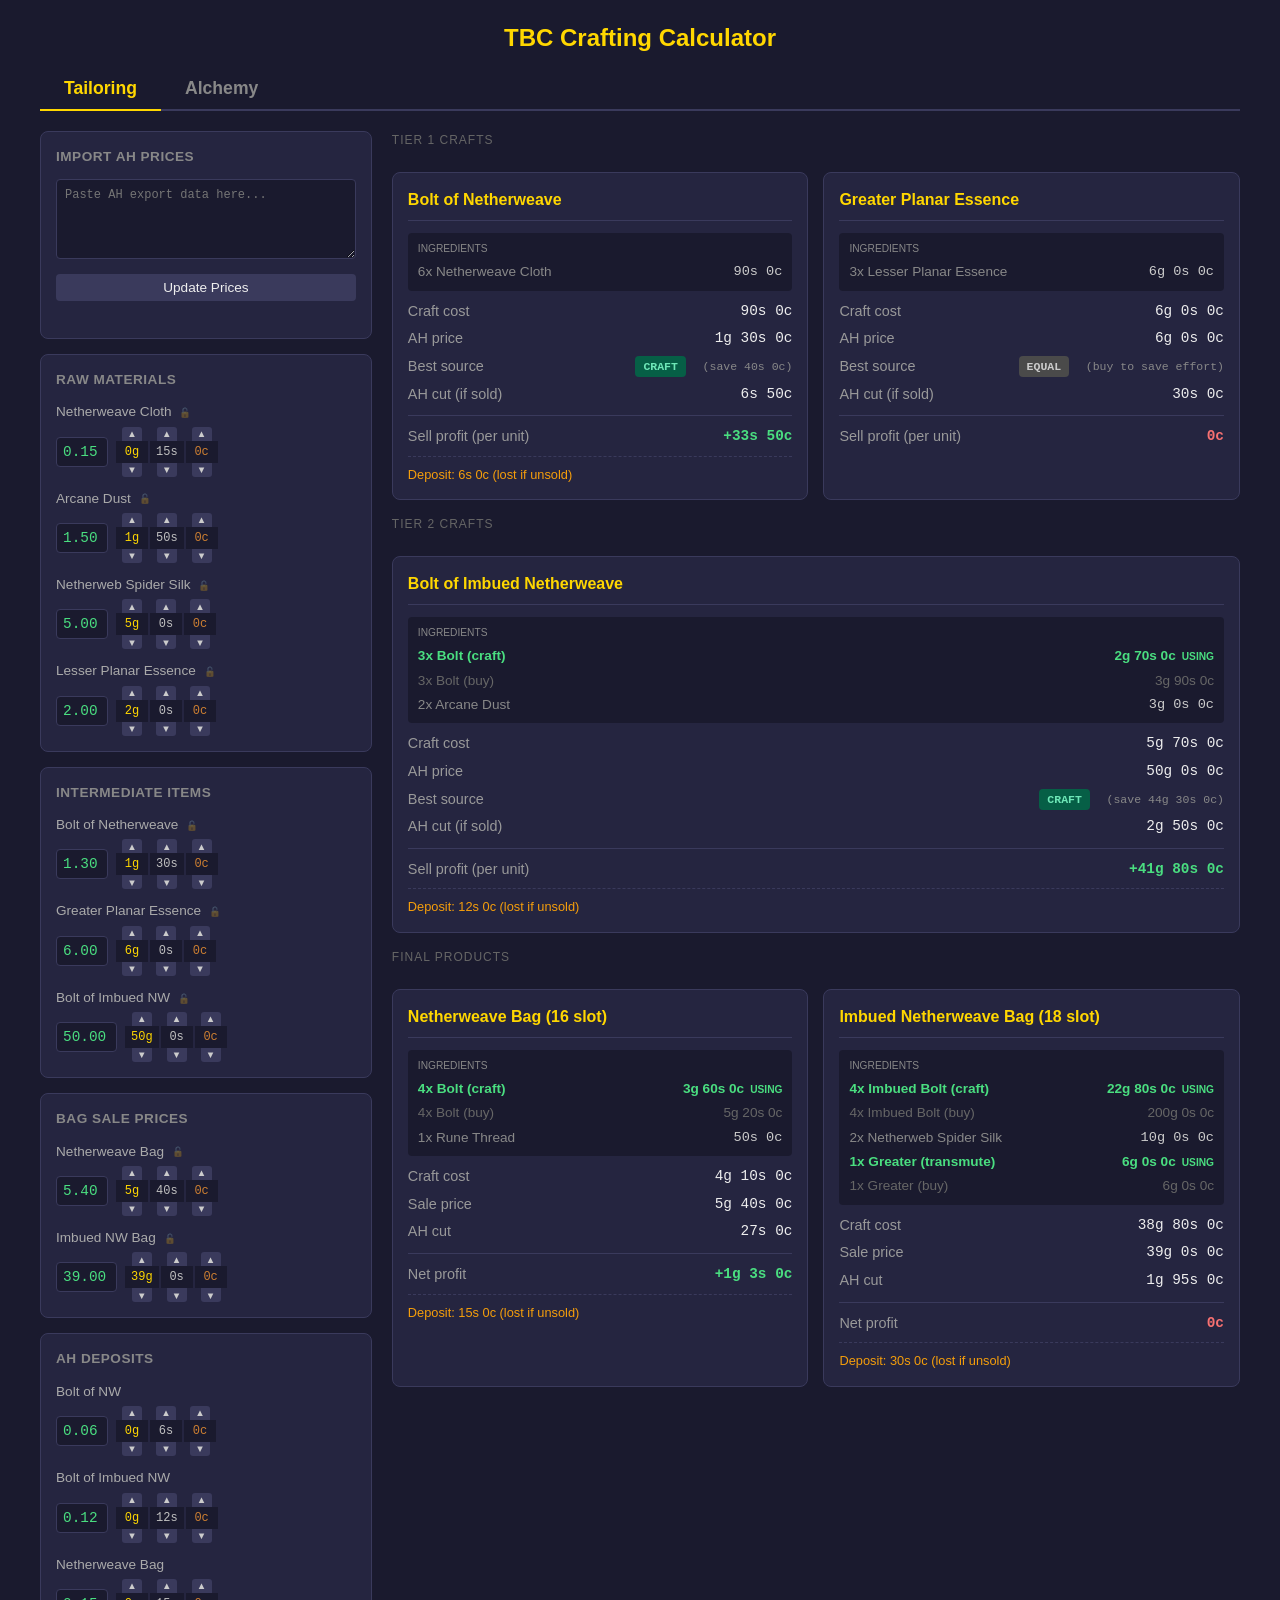
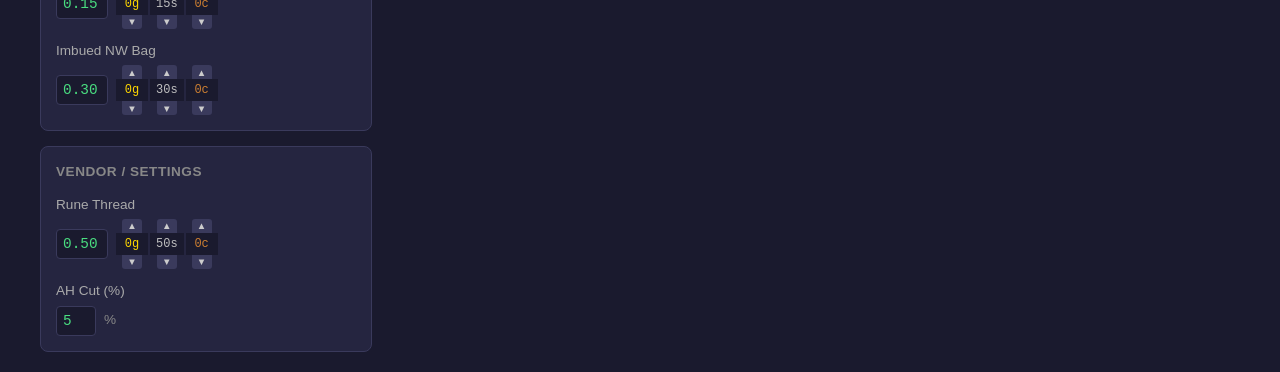
==== main.html @ 16f7f7c2 "v1.0 - TBC Crafting Calculator - stable working version Fully functional baseline with Tailoring and" ====
<!DOCTYPE html>
<html lang="en">
<head>
    <meta charset="UTF-8">
    <title>TBC Crafting Calculator</title>
    <style>
        * { box-sizing: border-box; margin: 0; padding: 0; }
        body {
            font-family: 'Segoe UI', Tahoma, sans-serif;
            background: #1a1a2e;
            color: #eee;
            padding: 20px;
            line-height: 1.5;
        }
        .container {
            max-width: 1200px;
            margin: auto;
        }
        h1 {
            text-align: center;
            color: #ffd700;
            margin-bottom: 12px;
            font-size: 1.5em;
        }
        .tab-bar {
            display: flex;
            gap: 0;
            margin-bottom: 20px;
            border-bottom: 2px solid #3a3a5c;
        }
        .tab-btn {
            background: none;
            border: none;
            color: #888;
            padding: 10px 24px;
            cursor: pointer;
            font-size: 1.1em;
            font-weight: bold;
            border-bottom: 2px solid transparent;
            margin-bottom: -2px;
            transition: color 0.15s, border-color 0.15s;
            font-family: 'Segoe UI', Tahoma, sans-serif;
        }
        .tab-btn:hover { color: #ccc; }
        .tab-btn.active { color: #ffd700; border-bottom-color: #ffd700; }
        .layout {
            display: grid;
            grid-template-columns: auto 1fr;
            gap: 20px;
        }
        .sidebar {
            display: flex;
            flex-direction: column;
            gap: 15px;
        }
        .panel {
            background: #252540;
            border-radius: 8px;
            padding: 15px;
            border: 1px solid #3a3a5c;
        }
        .panel h2 {
            font-size: 0.85em;
            text-transform: uppercase;
            color: #888;
            margin-bottom: 12px;
            letter-spacing: 0.5px;
        }
        .input-row {
            margin-bottom: 12px;
        }
        .input-row:last-child { margin-bottom: 0; }
        .input-row label {
            display: block;
            font-size: 0.85em;
            color: #aaa;
            margin-bottom: 4px;
        }
        .price-control {
            display: flex;
            align-items: center;
            gap: 8px;
        }
        .price-control input {
            min-width: 40px;
            width: auto;
            padding: 6px;
            background: #1a1a2e;
            border: 1px solid #3a3a5c;
            border-radius: 4px;
            color: #4ade80;
            font-family: 'Consolas', monospace;
            font-size: 0.9em;
            text-align: left;
            -moz-appearance: textfield;
        }
        .price-control input::-webkit-outer-spin-button,
        .price-control input::-webkit-inner-spin-button {
            -webkit-appearance: none;
            margin: 0;
        }
        .price-control input:focus {
            outline: none;
            border-color: #ffd700;
        }
        .gsc-group {
            display: flex;
            gap: 2px;
            flex-shrink: 0;
        }
        .gsc-unit {
            display: flex;
            flex-direction: column;
            align-items: center;
        }
        .gsc-unit .gsc-btn {
            width: 20px;
            height: 14px;
            background: #3a3a5c;
            border: none;
            color: #ccc;
            cursor: pointer;
            font-size: 0.6em;
            line-height: 1;
            display: flex;
            align-items: center;
            justify-content: center;
        }
        .gsc-unit .gsc-btn:hover {
            background: #4a4a6c;
            color: #fff;
        }
        .gsc-unit .gsc-btn:first-child {
            border-radius: 3px 3px 0 0;
        }
        .gsc-unit .gsc-btn:last-child {
            border-radius: 0 0 3px 3px;
        }
        .gsc-unit .gsc-val {
            background: #1a1a2e;
            padding: 2px 6px;
            font-size: 0.75em;
            font-family: 'Consolas', monospace;
            min-width: 32px;
            text-align: center;
            white-space: nowrap;
        }
        .gsc-val.gold { color: #ffd700; }
        .gsc-val.silver { color: #c0c0c0; }
        .gsc-val.copper { color: #cd7f32; }
        .main-area {
            display: flex;
            flex-direction: column;
            gap: 15px;
        }
        .tier {
            display: grid;
            grid-template-columns: repeat(auto-fit, minmax(280px, 1fr));
            gap: 15px;
        }
        .card {
            background: #252540;
            border-radius: 8px;
            padding: 15px;
            border: 1px solid #3a3a5c;
        }
        .card h3 {
            font-size: 1em;
            color: #ffd700;
            margin-bottom: 12px;
            padding-bottom: 8px;
            border-bottom: 1px solid #3a3a5c;
        }
        .card-row {
            display: flex;
            justify-content: space-between;
            font-size: 0.9em;
            margin-bottom: 6px;
        }
        .card-row:last-child { margin-bottom: 0; }
        .card-row .label { color: #999; }
        .card-row .value { color: #eee; font-family: 'Consolas', monospace; }
        .card-row.highlight {
            margin-top: 10px;
            padding-top: 10px;
            border-top: 1px solid #3a3a5c;
        }
        .best-source {
            display: inline-block;
            padding: 2px 8px;
            border-radius: 4px;
            font-size: 0.8em;
            font-weight: bold;
        }
        .best-source.craft { background: #065f46; color: #6ee7b7; }
        .best-source.buy { background: #1e40af; color: #93c5fd; }
        .best-source.equal { background: #4a4a4a; color: #ccc; }
        .profit { color: #4ade80; font-weight: bold; }
        .loss { color: #f87171; font-weight: bold; }
        .neutral { color: #999; }
        .savings { font-size: 0.8em; color: #888; margin-left: 8px; }
        .tier-label {
            font-size: 0.75em;
            text-transform: uppercase;
            color: #666;
            letter-spacing: 1px;
            margin-bottom: 8px;
        }
        .recipe {
            font-size: 0.8em;
            color: #666;
            margin-bottom: 10px;
        }
        .sourcing {
            background: #1a1a2e;
            border-radius: 4px;
            padding: 8px 10px;
            margin-bottom: 10px;
            font-size: 0.85em;
        }
        .sourcing-title {
            color: #888;
            font-size: 0.75em;
            text-transform: uppercase;
            margin-bottom: 6px;
        }
        .sourcing-row {
            display: flex;
            justify-content: space-between;
            align-items: center;
            margin-bottom: 4px;
        }
        .sourcing-row:last-child { margin-bottom: 0; }
        .sourcing-row .opt {
            color: #666;
        }
        .sourcing-row .opt.active {
            color: #4ade80;
            font-weight: bold;
        }
        .sourcing-row .using {
            font-size: 0.75em;
            color: #4ade80;
            margin-left: 6px;
        }
        .sourcing-row.fixed {
            color: #888;
        }
        .sourcing-row.fixed .cost {
            color: #ccc;
            font-family: 'Consolas', monospace;
        }
        .deposit-note {
            font-size: 0.8em;
            color: #f59e0b;
            margin-top: 8px;
            padding-top: 8px;
            border-top: 1px dashed #3a3a5c;
        }
        .lock-btn {
            background: none;
            border: none;
            cursor: pointer;
            font-size: 0.7em;
            opacity: 0.3;
            padding: 0;
            margin-left: 4px;
            vertical-align: middle;
            line-height: 1;
            transition: opacity 0.15s;
        }
        .lock-btn:hover {
            opacity: 0.7;
        }
        .lock-btn.locked {
            opacity: 1;
        }
        .import-panel textarea {
            width: 100%;
            height: 80px;
            background: #1a1a2e;
            border: 1px solid #3a3a5c;
            border-radius: 4px;
            color: #eee;
            font-family: 'Consolas', monospace;
            font-size: 0.75em;
            padding: 8px;
            resize: vertical;
            margin-bottom: 8px;
        }
        .import-panel textarea:focus {
            outline: none;
            border-color: #ffd700;
        }
        .import-btn {
            background: #3a3a5c;
            border: none;
            border-radius: 4px;
            color: #eee;
            padding: 6px 16px;
            cursor: pointer;
            font-size: 0.85em;
            width: 100%;
        }
        .import-btn:hover {
            background: #4a4a6c;
        }
        .recipe-list { margin-top: 4px; }
        .recipe-item {
            padding: 6px 10px;
            cursor: pointer;
            border-radius: 4px;
            font-size: 0.85em;
            color: #ccc;
            margin-bottom: 2px;
        }
        .recipe-item:hover { background: #3a3a5c; }
        .recipe-item.active { background: #3a3a5c; color: #ffd700; }
        .recipe-category {
            font-size: 0.75em;
            text-transform: uppercase;
            color: #666;
            padding: 10px 10px 4px;
            letter-spacing: 0.5px;
        }
        .price-table {
            width: 100%;
        }
        .price-table-row {
            display: flex;
            align-items: center;
            padding: 4px 0;
            border-bottom: 1px solid #2a2a44;
            gap: 6px;
        }
        .price-table-row:last-child { border-bottom: none; }
        .price-table-row .pt-name {
            flex: 1;
            font-size: 0.82em;
            color: #ccc;
            white-space: nowrap;
            overflow: hidden;
            text-overflow: ellipsis;
        }
        .price-table-row .lock-btn {
            margin-left: 0;
        }
        .price-table-row .price-control {
            gap: 0;
        }
        .price-table-row .price-control input {
            width: 70px;
            min-width: 50px;
            padding: 3px 5px;
            font-size: 0.82em;
            text-align: right;
        }
        .price-table-row .gsc-group {
            display: flex;
            gap: 1px;
            flex-shrink: 0;
        }
        .price-table-row .gsc-val {
            font-size: 0.72em;
            font-family: 'Consolas', monospace;
            padding: 0 2px;
            white-space: nowrap;
        }
        .recipe-dropdown {
            position: relative;
        }
        .recipe-dropdown-trigger {
            width: 100%;
            display: flex;
            align-items: center;
            justify-content: space-between;
            padding: 8px 12px;
            background: #1a1a2e;
            border: 1px solid #3a3a5c;
            border-radius: 4px;
            color: #ffd700;
            font-family: 'Segoe UI', Tahoma, sans-serif;
            font-size: 0.9em;
            font-weight: bold;
            cursor: pointer;
            transition: border-color 0.15s;
        }
        .recipe-dropdown-trigger:hover {
            border-color: #ffd700;
        }
        .recipe-dropdown-trigger .dd-arrow {
            font-size: 0.7em;
            color: #888;
            transition: transform 0.15s;
        }
        .recipe-dropdown.open .dd-arrow {
            transform: rotate(180deg);
        }
        .recipe-dropdown-menu {
            display: none;
            position: absolute;
            top: 100%;
            left: 0;
            right: 0;
            z-index: 100;
            margin-top: 4px;
            background: #252540;
            border: 1px solid #3a3a5c;
            border-radius: 4px;
            max-height: 320px;
            overflow-y: auto;
            box-shadow: 0 8px 24px rgba(0,0,0,0.4);
        }
        .recipe-dropdown.open .recipe-dropdown-menu {
            display: block;
        }
        .recipe-dropdown-menu .recipe-item {
            padding: 7px 12px;
            cursor: pointer;
            font-size: 0.85em;
            color: #ccc;
            border-bottom: 1px solid #2a2a44;
        }
        .recipe-dropdown-menu .recipe-item:last-child { border-bottom: none; }
        .recipe-dropdown-menu .recipe-item:hover { background: #3a3a5c; }
        .recipe-dropdown-menu .recipe-item.active { color: #ffd700; background: #2a2a44; }
        .recipe-dropdown-menu .recipe-category {
            font-size: 0.7em;
            text-transform: uppercase;
            color: #666;
            padding: 8px 12px 3px;
            letter-spacing: 0.5px;
        }
        .alch-summary {
            width: 100%;
            border-collapse: collapse;
        }
        .alch-summary th {
            text-align: left;
            color: #888;
            font-size: 0.8em;
            text-transform: uppercase;
            padding: 8px 12px;
            border-bottom: 1px solid #3a3a5c;
            letter-spacing: 0.5px;
        }
        .alch-summary td {
            padding: 10px 12px;
            border-bottom: 1px solid #2a2a44;
            font-family: 'Consolas', monospace;
            font-size: 0.9em;
        }
        .alch-summary td:first-child {
            font-family: 'Segoe UI', Tahoma, sans-serif;
            color: #ccc;
        }
        .alch-summary-row { cursor: pointer; }
        .alch-summary-row:hover { background: #2a2a44; }
    </style>
</head>
<body>
    <div class="container">
        <h1>TBC Crafting Calculator</h1>

        <div class="tab-bar">
            <button class="tab-btn active" data-tab="tailoring">Tailoring</button>
            <button class="tab-btn" data-tab="alchemy">Alchemy</button>
        </div>

        <div id="tab-tailoring" class="tab-content">
        <div class="layout">
            <div class="sidebar">
                <div class="panel import-panel">
                    <h2>Import AH Prices</h2>
                    <textarea id="ah_import" placeholder="Paste AH export data here..."></textarea>
                    <button class="import-btn" onclick="importPrices()">Update Prices</button>
                    <div id="import_status" style="font-size: 0.8em; margin-top: 6px; min-height: 1.2em;"></div>
                </div>

                <div class="panel">
                    <h2>Raw Materials</h2>
                    <div class="input-row">
                        <label>Netherweave Cloth <button class="lock-btn" data-input="price_cloth">&#x1f513;</button></label>
                        <div class="price-control">
                            <input type="number" id="price_cloth" value="0.15" step="0.0001">
                            <div class="gsc-group" data-input="price_cloth">
                                <div class="gsc-unit">
                                    <button class="gsc-btn" data-delta="1">&#9650;</button>
                                    <span class="gsc-val gold">0g</span>
                                    <button class="gsc-btn" data-delta="-1">&#9660;</button>
                                </div>
                                <div class="gsc-unit">
                                    <button class="gsc-btn" data-delta="0.01">&#9650;</button>
                                    <span class="gsc-val silver">0s</span>
                                    <button class="gsc-btn" data-delta="-0.01">&#9660;</button>
                                </div>
                                <div class="gsc-unit">
                                    <button class="gsc-btn" data-delta="0.0001">&#9650;</button>
                                    <span class="gsc-val copper">0c</span>
                                    <button class="gsc-btn" data-delta="-0.0001">&#9660;</button>
                                </div>
                            </div>
                        </div>
                    </div>
                    <div class="input-row">
                        <label>Arcane Dust <button class="lock-btn" data-input="price_dust">&#x1f513;</button></label>
                        <div class="price-control">
                            <input type="number" id="price_dust" value="1.50" step="0.0001">
                            <div class="gsc-group" data-input="price_dust">
                                <div class="gsc-unit">
                                    <button class="gsc-btn" data-delta="1">&#9650;</button>
                                    <span class="gsc-val gold">0g</span>
                                    <button class="gsc-btn" data-delta="-1">&#9660;</button>
                                </div>
                                <div class="gsc-unit">
                                    <button class="gsc-btn" data-delta="0.01">&#9650;</button>
                                    <span class="gsc-val silver">0s</span>
                                    <button class="gsc-btn" data-delta="-0.01">&#9660;</button>
                                </div>
                                <div class="gsc-unit">
                                    <button class="gsc-btn" data-delta="0.0001">&#9650;</button>
                                    <span class="gsc-val copper">0c</span>
                                    <button class="gsc-btn" data-delta="-0.0001">&#9660;</button>
                                </div>
                            </div>
                        </div>
                    </div>
                    <div class="input-row">
                        <label>Netherweb Spider Silk <button class="lock-btn" data-input="price_silk">&#x1f513;</button></label>
                        <div class="price-control">
                            <input type="number" id="price_silk" value="5.00" step="0.0001">
                            <div class="gsc-group" data-input="price_silk">
                                <div class="gsc-unit">
                                    <button class="gsc-btn" data-delta="1">&#9650;</button>
                                    <span class="gsc-val gold">0g</span>
                                    <button class="gsc-btn" data-delta="-1">&#9660;</button>
                                </div>
                                <div class="gsc-unit">
                                    <button class="gsc-btn" data-delta="0.01">&#9650;</button>
                                    <span class="gsc-val silver">0s</span>
                                    <button class="gsc-btn" data-delta="-0.01">&#9660;</button>
                                </div>
                                <div class="gsc-unit">
                                    <button class="gsc-btn" data-delta="0.0001">&#9650;</button>
                                    <span class="gsc-val copper">0c</span>
                                    <button class="gsc-btn" data-delta="-0.0001">&#9660;</button>
                                </div>
                            </div>
                        </div>
                    </div>
                    <div class="input-row">
                        <label>Lesser Planar Essence <button class="lock-btn" data-input="price_lesser">&#x1f513;</button></label>
                        <div class="price-control">
                            <input type="number" id="price_lesser" value="2.00" step="0.0001">
                            <div class="gsc-group" data-input="price_lesser">
                                <div class="gsc-unit">
                                    <button class="gsc-btn" data-delta="1">&#9650;</button>
                                    <span class="gsc-val gold">0g</span>
                                    <button class="gsc-btn" data-delta="-1">&#9660;</button>
                                </div>
                                <div class="gsc-unit">
                                    <button class="gsc-btn" data-delta="0.01">&#9650;</button>
                                    <span class="gsc-val silver">0s</span>
                                    <button class="gsc-btn" data-delta="-0.01">&#9660;</button>
                                </div>
                                <div class="gsc-unit">
                                    <button class="gsc-btn" data-delta="0.0001">&#9650;</button>
                                    <span class="gsc-val copper">0c</span>
                                    <button class="gsc-btn" data-delta="-0.0001">&#9660;</button>
                                </div>
                            </div>
                        </div>
                    </div>
                </div>

                <div class="panel">
                    <h2>Intermediate Items</h2>
                    <div class="input-row">
                        <label>Bolt of Netherweave <button class="lock-btn" data-input="price_bolt">&#x1f513;</button></label>
                        <div class="price-control">
                            <input type="number" id="price_bolt" value="1.30" step="0.0001">
                            <div class="gsc-group" data-input="price_bolt">
                                <div class="gsc-unit">
                                    <button class="gsc-btn" data-delta="1">&#9650;</button>
                                    <span class="gsc-val gold">0g</span>
                                    <button class="gsc-btn" data-delta="-1">&#9660;</button>
                                </div>
                                <div class="gsc-unit">
                                    <button class="gsc-btn" data-delta="0.01">&#9650;</button>
                                    <span class="gsc-val silver">0s</span>
                                    <button class="gsc-btn" data-delta="-0.01">&#9660;</button>
                                </div>
                                <div class="gsc-unit">
                                    <button class="gsc-btn" data-delta="0.0001">&#9650;</button>
                                    <span class="gsc-val copper">0c</span>
                                    <button class="gsc-btn" data-delta="-0.0001">&#9660;</button>
                                </div>
                            </div>
                        </div>
                    </div>
                    <div class="input-row">
                        <label>Greater Planar Essence <button class="lock-btn" data-input="price_greater">&#x1f513;</button></label>
                        <div class="price-control">
                            <input type="number" id="price_greater" value="6.00" step="0.0001">
                            <div class="gsc-group" data-input="price_greater">
                                <div class="gsc-unit">
                                    <button class="gsc-btn" data-delta="1">&#9650;</button>
                                    <span class="gsc-val gold">0g</span>
                                    <button class="gsc-btn" data-delta="-1">&#9660;</button>
                                </div>
                                <div class="gsc-unit">
                                    <button class="gsc-btn" data-delta="0.01">&#9650;</button>
                                    <span class="gsc-val silver">0s</span>
                                    <button class="gsc-btn" data-delta="-0.01">&#9660;</button>
                                </div>
                                <div class="gsc-unit">
                                    <button class="gsc-btn" data-delta="0.0001">&#9650;</button>
                                    <span class="gsc-val copper">0c</span>
                                    <button class="gsc-btn" data-delta="-0.0001">&#9660;</button>
                                </div>
                            </div>
                        </div>
                    </div>
                    <div class="input-row">
                        <label>Bolt of Imbued NW <button class="lock-btn" data-input="price_imbued_bolt">&#x1f513;</button></label>
                        <div class="price-control">
                            <input type="number" id="price_imbued_bolt" value="50.00" step="0.0001">
                            <div class="gsc-group" data-input="price_imbued_bolt">
                                <div class="gsc-unit">
                                    <button class="gsc-btn" data-delta="1">&#9650;</button>
                                    <span class="gsc-val gold">0g</span>
                                    <button class="gsc-btn" data-delta="-1">&#9660;</button>
                                </div>
                                <div class="gsc-unit">
                                    <button class="gsc-btn" data-delta="0.01">&#9650;</button>
                                    <span class="gsc-val silver">0s</span>
                                    <button class="gsc-btn" data-delta="-0.01">&#9660;</button>
                                </div>
                                <div class="gsc-unit">
                                    <button class="gsc-btn" data-delta="0.0001">&#9650;</button>
                                    <span class="gsc-val copper">0c</span>
                                    <button class="gsc-btn" data-delta="-0.0001">&#9660;</button>
                                </div>
                            </div>
                        </div>
                    </div>
                </div>

                <div class="panel">
                    <h2>Bag Sale Prices</h2>
                    <div class="input-row">
                        <label>Netherweave Bag <button class="lock-btn" data-input="price_nw_bag">&#x1f513;</button></label>
                        <div class="price-control">
                            <input type="number" id="price_nw_bag" value="5.40" step="0.0001">
                            <div class="gsc-group" data-input="price_nw_bag">
                                <div class="gsc-unit">
                                    <button class="gsc-btn" data-delta="1">&#9650;</button>
                                    <span class="gsc-val gold">0g</span>
                                    <button class="gsc-btn" data-delta="-1">&#9660;</button>
                                </div>
                                <div class="gsc-unit">
                                    <button class="gsc-btn" data-delta="0.01">&#9650;</button>
                                    <span class="gsc-val silver">0s</span>
                                    <button class="gsc-btn" data-delta="-0.01">&#9660;</button>
                                </div>
                                <div class="gsc-unit">
                                    <button class="gsc-btn" data-delta="0.0001">&#9650;</button>
                                    <span class="gsc-val copper">0c</span>
                                    <button class="gsc-btn" data-delta="-0.0001">&#9660;</button>
                                </div>
                            </div>
                        </div>
                    </div>
                    <div class="input-row">
                        <label>Imbued NW Bag <button class="lock-btn" data-input="price_imbued_bag">&#x1f513;</button></label>
                        <div class="price-control">
                            <input type="number" id="price_imbued_bag" value="39.00" step="0.0001">
                            <div class="gsc-group" data-input="price_imbued_bag">
                                <div class="gsc-unit">
                                    <button class="gsc-btn" data-delta="1">&#9650;</button>
                                    <span class="gsc-val gold">0g</span>
                                    <button class="gsc-btn" data-delta="-1">&#9660;</button>
                                </div>
                                <div class="gsc-unit">
                                    <button class="gsc-btn" data-delta="0.01">&#9650;</button>
                                    <span class="gsc-val silver">0s</span>
                                    <button class="gsc-btn" data-delta="-0.01">&#9660;</button>
                                </div>
                                <div class="gsc-unit">
                                    <button class="gsc-btn" data-delta="0.0001">&#9650;</button>
                                    <span class="gsc-val copper">0c</span>
                                    <button class="gsc-btn" data-delta="-0.0001">&#9660;</button>
                                </div>
                            </div>
                        </div>
                    </div>
                </div>

                <div class="panel">
                    <h2>AH Deposits</h2>
                    <div class="input-row">
                        <label>Bolt of NW</label>
                        <div class="price-control">
                            <input type="number" id="deposit_bolt" value="0.06" step="0.0001">
                            <div class="gsc-group" data-input="deposit_bolt">
                                <div class="gsc-unit">
                                    <button class="gsc-btn" data-delta="1">&#9650;</button>
                                    <span class="gsc-val gold">0g</span>
                                    <button class="gsc-btn" data-delta="-1">&#9660;</button>
                                </div>
                                <div class="gsc-unit">
                                    <button class="gsc-btn" data-delta="0.01">&#9650;</button>
                                    <span class="gsc-val silver">0s</span>
                                    <button class="gsc-btn" data-delta="-0.01">&#9660;</button>
                                </div>
                                <div class="gsc-unit">
                                    <button class="gsc-btn" data-delta="0.0001">&#9650;</button>
                                    <span class="gsc-val copper">0c</span>
                                    <button class="gsc-btn" data-delta="-0.0001">&#9660;</button>
                                </div>
                            </div>
                        </div>
                    </div>
                    <div class="input-row">
                        <label>Bolt of Imbued NW</label>
                        <div class="price-control">
                            <input type="number" id="deposit_imbued_bolt" value="0.12" step="0.0001">
                            <div class="gsc-group" data-input="deposit_imbued_bolt">
                                <div class="gsc-unit">
                                    <button class="gsc-btn" data-delta="1">&#9650;</button>
                                    <span class="gsc-val gold">0g</span>
                                    <button class="gsc-btn" data-delta="-1">&#9660;</button>
                                </div>
                                <div class="gsc-unit">
                                    <button class="gsc-btn" data-delta="0.01">&#9650;</button>
                                    <span class="gsc-val silver">0s</span>
                                    <button class="gsc-btn" data-delta="-0.01">&#9660;</button>
                                </div>
                                <div class="gsc-unit">
                                    <button class="gsc-btn" data-delta="0.0001">&#9650;</button>
                                    <span class="gsc-val copper">0c</span>
                                    <button class="gsc-btn" data-delta="-0.0001">&#9660;</button>
                                </div>
                            </div>
                        </div>
                    </div>
                    <div class="input-row">
                        <label>Netherweave Bag</label>
                        <div class="price-control">
                            <input type="number" id="deposit_nw_bag" value="0.15" step="0.0001">
                            <div class="gsc-group" data-input="deposit_nw_bag">
                                <div class="gsc-unit">
                                    <button class="gsc-btn" data-delta="1">&#9650;</button>
                                    <span class="gsc-val gold">0g</span>
                                    <button class="gsc-btn" data-delta="-1">&#9660;</button>
                                </div>
                                <div class="gsc-unit">
                                    <button class="gsc-btn" data-delta="0.01">&#9650;</button>
                                    <span class="gsc-val silver">0s</span>
                                    <button class="gsc-btn" data-delta="-0.01">&#9660;</button>
                                </div>
                                <div class="gsc-unit">
                                    <button class="gsc-btn" data-delta="0.0001">&#9650;</button>
                                    <span class="gsc-val copper">0c</span>
                                    <button class="gsc-btn" data-delta="-0.0001">&#9660;</button>
                                </div>
                            </div>
                        </div>
                    </div>
                    <div class="input-row">
                        <label>Imbued NW Bag</label>
                        <div class="price-control">
                            <input type="number" id="deposit_imbued_bag" value="0.30" step="0.0001">
                            <div class="gsc-group" data-input="deposit_imbued_bag">
                                <div class="gsc-unit">
                                    <button class="gsc-btn" data-delta="1">&#9650;</button>
                                    <span class="gsc-val gold">0g</span>
                                    <button class="gsc-btn" data-delta="-1">&#9660;</button>
                                </div>
                                <div class="gsc-unit">
                                    <button class="gsc-btn" data-delta="0.01">&#9650;</button>
                                    <span class="gsc-val silver">0s</span>
                                    <button class="gsc-btn" data-delta="-0.01">&#9660;</button>
                                </div>
                                <div class="gsc-unit">
                                    <button class="gsc-btn" data-delta="0.0001">&#9650;</button>
                                    <span class="gsc-val copper">0c</span>
                                    <button class="gsc-btn" data-delta="-0.0001">&#9660;</button>
                                </div>
                            </div>
                        </div>
                    </div>
                </div>

                <div class="panel">
                    <h2>Vendor / Settings</h2>
                    <div class="input-row">
                        <label>Rune Thread</label>
                        <div class="price-control">
                            <input type="number" id="price_thread" value="0.50" step="0.0001">
                            <div class="gsc-group" data-input="price_thread">
                                <div class="gsc-unit">
                                    <button class="gsc-btn" data-delta="1">&#9650;</button>
                                    <span class="gsc-val gold">0g</span>
                                    <button class="gsc-btn" data-delta="-1">&#9660;</button>
                                </div>
                                <div class="gsc-unit">
                                    <button class="gsc-btn" data-delta="0.01">&#9650;</button>
                                    <span class="gsc-val silver">0s</span>
                                    <button class="gsc-btn" data-delta="-0.01">&#9660;</button>
                                </div>
                                <div class="gsc-unit">
                                    <button class="gsc-btn" data-delta="0.0001">&#9650;</button>
                                    <span class="gsc-val copper">0c</span>
                                    <button class="gsc-btn" data-delta="-0.0001">&#9660;</button>
                                </div>
                            </div>
                        </div>
                    </div>
                    <div class="input-row">
                        <label>AH Cut (%)</label>
                        <div class="price-control">
                            <input type="number" id="ah_cut" value="5" step="0.1" style="width: 60px;">
                            <span style="color: #888; font-size: 0.85em;">%</span>
                        </div>
                    </div>
                </div>
            </div>

            <div class="main-area">
                <div class="tier-label">Tier 1 Crafts</div>
                <div class="tier">
                    <div class="card" id="card_bolt">
                        <h3>Bolt of Netherweave</h3>
                        <div class="sourcing">
                            <div class="sourcing-title">Ingredients</div>
                            <div class="sourcing-row fixed">
                                <span>6x Netherweave Cloth</span>
                                <span class="cost" id="bolt_cloth_cost">-</span>
                            </div>
                        </div>
                        <div class="card-row">
                            <span class="label">Craft cost</span>
                            <span class="value" id="bolt_craft_cost">-</span>
                        </div>
                        <div class="card-row">
                            <span class="label">AH price</span>
                            <span class="value" id="bolt_ah_price">-</span>
                        </div>
                        <div class="card-row">
                            <span class="label">Best source</span>
                            <span class="value" id="bolt_best_source">-</span>
                        </div>
                        <div class="card-row">
                            <span class="label">AH cut (if sold)</span>
                            <span class="value" id="bolt_ah_cut">-</span>
                        </div>
                        <div class="card-row highlight">
                            <span class="label">Sell profit (per unit)</span>
                            <span class="value" id="bolt_sell_profit">-</span>
                        </div>
                        <div class="deposit-note" id="bolt_deposit_note">-</div>
                    </div>

                    <div class="card" id="card_greater">
                        <h3>Greater Planar Essence</h3>
                        <div class="sourcing">
                            <div class="sourcing-title">Ingredients</div>
                            <div class="sourcing-row fixed">
                                <span>3x Lesser Planar Essence</span>
                                <span class="cost" id="greater_lesser_cost">-</span>
                            </div>
                        </div>
                        <div class="card-row">
                            <span class="label">Craft cost</span>
                            <span class="value" id="greater_craft_cost">-</span>
                        </div>
                        <div class="card-row">
                            <span class="label">AH price</span>
                            <span class="value" id="greater_ah_price">-</span>
                        </div>
                        <div class="card-row">
                            <span class="label">Best source</span>
                            <span class="value" id="greater_best_source">-</span>
                        </div>
                        <div class="card-row">
                            <span class="label">AH cut (if sold)</span>
                            <span class="value" id="greater_ah_cut">-</span>
                        </div>
                        <div class="card-row highlight">
                            <span class="label">Sell profit (per unit)</span>
                            <span class="value" id="greater_sell_profit">-</span>
                        </div>
                    </div>
                </div>

                <div class="tier-label">Tier 2 Crafts</div>
                <div class="tier">
                    <div class="card" id="card_imbued_bolt">
                        <h3>Bolt of Imbued Netherweave</h3>
                        <div class="sourcing">
                            <div class="sourcing-title">Ingredients</div>
                            <div class="sourcing-row">
                                <span class="opt" id="imbued_bolt_src_craft">3x Bolt (craft)</span>
                                <span class="opt" id="imbued_bolt_src_craft_price">-</span>
                            </div>
                            <div class="sourcing-row">
                                <span class="opt" id="imbued_bolt_src_buy">3x Bolt (buy)</span>
                                <span class="opt" id="imbued_bolt_src_buy_price">-</span>
                            </div>
                            <div class="sourcing-row fixed">
                                <span>2x Arcane Dust</span>
                                <span class="cost" id="imbued_bolt_dust_cost">-</span>
                            </div>
                        </div>
                        <div class="card-row">
                            <span class="label">Craft cost</span>
                            <span class="value" id="imbued_bolt_craft_cost">-</span>
                        </div>
                        <div class="card-row">
                            <span class="label">AH price</span>
                            <span class="value" id="imbued_bolt_ah_price">-</span>
                        </div>
                        <div class="card-row">
                            <span class="label">Best source</span>
                            <span class="value" id="imbued_bolt_best_source">-</span>
                        </div>
                        <div class="card-row">
                            <span class="label">AH cut (if sold)</span>
                            <span class="value" id="imbued_bolt_ah_cut">-</span>
                        </div>
                        <div class="card-row highlight">
                            <span class="label">Sell profit (per unit)</span>
                            <span class="value" id="imbued_bolt_sell_profit">-</span>
                        </div>
                        <div class="deposit-note" id="imbued_bolt_deposit_note">-</div>
                    </div>
                </div>

                <div class="tier-label">Final Products</div>
                <div class="tier">
                    <div class="card" id="card_nw_bag">
                        <h3>Netherweave Bag (16 slot)</h3>
                        <div class="sourcing">
                            <div class="sourcing-title">Ingredients</div>
                            <div class="sourcing-row">
                                <span class="opt" id="nw_bag_src_craft">4x Bolt (craft)</span>
                                <span class="opt" id="nw_bag_src_craft_price">-</span>
                            </div>
                            <div class="sourcing-row">
                                <span class="opt" id="nw_bag_src_buy">4x Bolt (buy)</span>
                                <span class="opt" id="nw_bag_src_buy_price">-</span>
                            </div>
                            <div class="sourcing-row fixed">
                                <span>1x Rune Thread</span>
                                <span class="cost" id="nw_bag_thread_cost">-</span>
                            </div>
                        </div>
                        <div class="card-row">
                            <span class="label">Craft cost</span>
                            <span class="value" id="nw_bag_craft_cost">-</span>
                        </div>
                        <div class="card-row">
                            <span class="label">Sale price</span>
                            <span class="value" id="nw_bag_sale_price">-</span>
                        </div>
                        <div class="card-row">
                            <span class="label">AH cut</span>
                            <span class="value" id="nw_bag_ah_cut">-</span>
                        </div>
                        <div class="card-row highlight">
                            <span class="label">Net profit</span>
                            <span class="value" id="nw_bag_profit">-</span>
                        </div>
                        <div class="deposit-note" id="nw_bag_deposit_note">-</div>
                    </div>

                    <div class="card" id="card_imbued_bag">
                        <h3>Imbued Netherweave Bag (18 slot)</h3>
                        <div class="sourcing">
                            <div class="sourcing-title">Ingredients</div>
                            <div class="sourcing-row">
                                <span class="opt" id="imbued_bag_src_craft">4x Imbued Bolt (craft)</span>
                                <span class="opt" id="imbued_bag_src_craft_price">-</span>
                            </div>
                            <div class="sourcing-row">
                                <span class="opt" id="imbued_bag_src_buy">4x Imbued Bolt (buy)</span>
                                <span class="opt" id="imbued_bag_src_buy_price">-</span>
                            </div>
                            <div class="sourcing-row fixed">
                                <span>2x Netherweb Spider Silk</span>
                                <span class="cost" id="imbued_bag_silk_cost">-</span>
                            </div>
                            <div class="sourcing-row">
                                <span class="opt" id="imbued_bag_ess_craft">1x Greater (transmute)</span>
                                <span class="opt" id="imbued_bag_ess_craft_price">-</span>
                            </div>
                            <div class="sourcing-row">
                                <span class="opt" id="imbued_bag_ess_buy">1x Greater (buy)</span>
                                <span class="opt" id="imbued_bag_ess_buy_price">-</span>
                            </div>
                        </div>
                        <div class="card-row">
                            <span class="label">Craft cost</span>
                            <span class="value" id="imbued_bag_craft_cost">-</span>
                        </div>
                        <div class="card-row">
                            <span class="label">Sale price</span>
                            <span class="value" id="imbued_bag_sale_price">-</span>
                        </div>
                        <div class="card-row">
                            <span class="label">AH cut</span>
                            <span class="value" id="imbued_bag_ah_cut">-</span>
                        </div>
                        <div class="card-row highlight">
                            <span class="label">Net profit</span>
                            <span class="value" id="imbued_bag_profit">-</span>
                        </div>
                        <div class="deposit-note" id="imbued_bag_deposit_note">-</div>
                    </div>
                </div>
            </div>
        </div>
        </div><!-- end tab-tailoring -->

        <div id="tab-alchemy" class="tab-content" style="display:none">
            <div class="layout">
                <div class="sidebar" id="alch-sidebar"></div>
                <div class="main-area" id="alch-main"></div>
            </div>
        </div>
    </div>

    <script>
        // ===== STORAGE KEYS =====
        const STORAGE_KEY = 'tbc_bag_calculator';
        const LOCKS_KEY = 'tbc_bag_calculator_locks';
        const ALCH_STORAGE_KEY = 'tbc_alchemy_calculator';
        const ALCH_LOCKS_KEY = 'tbc_alchemy_locks';
        const TAB_STORAGE_KEY = 'tbc_calculator_tab';
        const ALCH_RECIPE_KEY = 'tbc_alchemy_selected_recipe';

        // ===== TAILORING NAME MAP =====
        const NAME_TO_INPUT = {
            'Netherweave Cloth': 'price_cloth',
            'Arcane Dust': 'price_dust',
            'Netherweb Spider Silk': 'price_silk',
            'Lesser Planar Essence': 'price_lesser',
            'Bolt of Netherweave': 'price_bolt',
            'Greater Planar Essence': 'price_greater',
            'Bolt of Imbued Netherweave': 'price_imbued_bolt',
            'Netherweave Bag': 'price_nw_bag',
            'Imbued Netherweave Bag': 'price_imbued_bag',
        };

        // ===== ALCHEMY RECIPE DATA =====
        // To add a new recipe, just add an object to this array.
        const ALCHEMY_RECIPES = [
            // === Elixirs ===
            {
                id: 'elixir_healing_power',
                name: 'Elixir of Healing Power',
                category: 'elixir',
                ingredients: [
                    { item: 'Golden Sansam', qty: 1, type: 'ah' },
                    { item: 'Dreaming Glory', qty: 1, type: 'ah' },
                    { item: 'Imbued Vial', qty: 1, type: 'vendor' },
                ]
            },
            {
                id: 'elixir_major_agility',
                name: 'Elixir of Major Agility',
                category: 'elixir',
                ingredients: [
                    { item: 'Felweed', qty: 2, type: 'ah' },
                    { item: 'Terocone', qty: 1, type: 'ah' },
                    { item: 'Imbued Vial', qty: 1, type: 'vendor' },
                ]
            },
            {
                id: 'elixir_major_shadow_power',
                name: 'Elixir of Major Shadow Power',
                category: 'elixir',
                ingredients: [
                    { item: 'Ancient Lichen', qty: 1, type: 'ah' },
                    { item: 'Nightmare Vine', qty: 1, type: 'ah' },
                    { item: 'Imbued Vial', qty: 1, type: 'vendor' },
                ]
            },
            {
                id: 'elixir_major_defense',
                name: 'Elixir of Major Defense',
                category: 'elixir',
                ingredients: [
                    { item: 'Ancient Lichen', qty: 3, type: 'ah' },
                    { item: 'Terocone', qty: 1, type: 'ah' },
                    { item: 'Imbued Vial', qty: 1, type: 'vendor' },
                ]
            },
            {
                id: 'elixir_major_mageblood',
                name: 'Elixir of Major Mageblood',
                category: 'elixir',
                ingredients: [
                    { item: 'Ancient Lichen', qty: 1, type: 'ah' },
                    { item: 'Netherbloom', qty: 1, type: 'ah' },
                    { item: 'Imbued Vial', qty: 1, type: 'vendor' },
                ]
            },
            {
                id: 'adepts_elixir',
                name: "Adept's Elixir",
                category: 'elixir',
                ingredients: [
                    { item: 'Dreamfoil', qty: 1, type: 'ah' },
                    { item: 'Felweed', qty: 1, type: 'ah' },
                    { item: 'Imbued Vial', qty: 1, type: 'vendor' },
                ]
            },
            // === Potions ===
            {
                id: 'volatile_healing_potion',
                name: 'Volatile Healing Potion',
                category: 'potion',
                ingredients: [
                    { item: 'Felweed', qty: 1, type: 'ah' },
                    { item: 'Golden Sansam', qty: 1, type: 'ah' },
                    { item: 'Imbued Vial', qty: 1, type: 'vendor' },
                ]
            },
            {
                id: 'super_mana_potion',
                name: 'Super Mana Potion',
                category: 'potion',
                ingredients: [
                    { item: 'Felweed', qty: 1, type: 'ah' },
                    { item: 'Dreaming Glory', qty: 2, type: 'ah' },
                    { item: 'Imbued Vial', qty: 1, type: 'vendor' },
                ]
            },
            {
                id: 'haste_potion',
                name: 'Haste Potion',
                category: 'potion',
                ingredients: [
                    { item: 'Terocone', qty: 2, type: 'ah' },
                    { item: 'Netherbloom', qty: 1, type: 'ah' },
                    { item: 'Imbued Vial', qty: 1, type: 'vendor' },
                ]
            },
            {
                id: 'destruction_potion',
                name: 'Destruction Potion',
                category: 'potion',
                ingredients: [
                    { item: 'Nightmare Vine', qty: 2, type: 'ah' },
                    { item: 'Netherbloom', qty: 1, type: 'ah' },
                    { item: 'Imbued Vial', qty: 1, type: 'vendor' },
                ]
            },
            {
                id: 'ironshield_potion',
                name: 'Ironshield Potion',
                category: 'potion',
                ingredients: [
                    { item: 'Ancient Lichen', qty: 2, type: 'ah' },
                    { item: 'Mote of Earth', qty: 3, type: 'ah' },
                    { item: 'Imbued Vial', qty: 1, type: 'vendor' },
                ]
            },
            {
                id: 'heroic_potion',
                name: 'Heroic Potion',
                category: 'potion',
                ingredients: [
                    { item: 'Terocone', qty: 2, type: 'ah' },
                    { item: 'Ancient Lichen', qty: 1, type: 'ah' },
                    { item: 'Imbued Vial', qty: 1, type: 'vendor' },
                ]
            },
            {
                id: 'insane_strength_potion',
                name: 'Insane Strength Potion',
                category: 'potion',
                ingredients: [
                    { item: 'Terocone', qty: 3, type: 'ah' },
                    { item: 'Imbued Vial', qty: 1, type: 'vendor' },
                ]
            },
            // === Flasks ===
            {
                id: 'flask_relentless_assault',
                name: 'Flask of Relentless Assault',
                category: 'flask',
                ingredients: [
                    { item: 'Fel Lotus', qty: 1, type: 'ah' },
                    { item: 'Terocone', qty: 7, type: 'ah' },
                    { item: 'Mana Thistle', qty: 3, type: 'ah' },
                    { item: 'Imbued Vial', qty: 1, type: 'vendor' },
                ]
            },
            {
                id: 'flask_pure_death',
                name: 'Flask of Pure Death',
                category: 'flask',
                ingredients: [
                    { item: 'Fel Lotus', qty: 1, type: 'ah' },
                    { item: 'Mana Thistle', qty: 3, type: 'ah' },
                    { item: 'Nightmare Vine', qty: 7, type: 'ah' },
                    { item: 'Imbued Vial', qty: 1, type: 'vendor' },
                ]
            },
            {
                id: 'flask_blinding_light',
                name: 'Flask of Blinding Light',
                category: 'flask',
                ingredients: [
                    { item: 'Fel Lotus', qty: 1, type: 'ah' },
                    { item: 'Mana Thistle', qty: 3, type: 'ah' },
                    { item: 'Netherbloom', qty: 7, type: 'ah' },
                    { item: 'Imbued Vial', qty: 1, type: 'vendor' },
                ]
            },
            // === Transmutes ===
            {
                id: 'transmute_primal_might',
                name: 'Transmute: Primal Might',
                product: 'Primal Might',
                category: 'transmute',
                ingredients: [
                    { item: 'Primal Fire', qty: 1, type: 'ah', craftFrom: { item: 'Mote of Fire', qty: 10 } },
                    { item: 'Primal Water', qty: 1, type: 'ah', craftFrom: { item: 'Mote of Water', qty: 10 } },
                    { item: 'Primal Earth', qty: 1, type: 'ah', craftFrom: { item: 'Mote of Earth', qty: 10 } },
                    { item: 'Primal Air', qty: 1, type: 'ah', craftFrom: { item: 'Mote of Air', qty: 10 } },
                    { item: 'Primal Mana', qty: 1, type: 'ah', craftFrom: { item: 'Mote of Mana', qty: 10 } },
                ]
            },
            {
                id: 'transmute_skyfire_diamond',
                name: 'Transmute: Skyfire Diamond',
                product: 'Skyfire Diamond',
                category: 'transmute',
                ingredients: [
                    { item: 'Azure Moonstone', qty: 3, type: 'ah' },
                    { item: 'Flame Spessarite', qty: 3, type: 'ah' },
                    { item: 'Blood Garnet', qty: 3, type: 'ah' },
                    { item: 'Primal Air', qty: 2, type: 'ah', craftFrom: { item: 'Mote of Air', qty: 10 } },
                    { item: 'Primal Fire', qty: 2, type: 'ah', craftFrom: { item: 'Mote of Fire', qty: 10 } },
                ]
            },
        ];

        const CATEGORY_ORDER = [
            { label: 'Elixirs & Potions', includes: ['elixir', 'potion'] },
            { label: 'Flasks', includes: ['flask'] },
            { label: '\u2500\u2500 Transmutes \u2500\u2500', includes: ['transmute'] },
        ];

        const VENDOR_DEFAULTS = {
            'Imbued Vial': 0.40,
        };

        // Built dynamically by alchInit: maps item/product names to input IDs
        const alchNameToInput = {};

        // ===== LOCK FUNCTIONS =====
        function getLocks(key) {
            try {
                return JSON.parse(localStorage.getItem(key)) || {};
            } catch (e) {
                return {};
            }
        }

        function saveLocks(locks, key) {
            localStorage.setItem(key, JSON.stringify(locks));
        }

        function toggleLock(inputId) {
            var btn = document.querySelector('.lock-btn[data-input="' + inputId + '"]');
            if (!btn) return;
            var locksKey = btn.dataset.locksKey || LOCKS_KEY;
            var locks = getLocks(locksKey);
            locks[inputId] = !locks[inputId];
            saveLocks(locks, locksKey);
            updateLockDisplay(inputId);
        }

        function updateLockDisplay(inputId) {
            var btn = document.querySelector('.lock-btn[data-input="' + inputId + '"]');
            if (!btn) return;
            var locksKey = btn.dataset.locksKey || LOCKS_KEY;
            var locks = getLocks(locksKey);
            var locked = !!locks[inputId];
            btn.classList.toggle('locked', locked);
            btn.innerHTML = locked ? '&#x1f512;' : '&#x1f513;';
            btn.title = locked ? 'Price locked (click to unlock)' : 'Click to lock price from import';
        }

        function updateAllLockDisplays() {
            document.querySelectorAll('.lock-btn').forEach(function(btn) {
                updateLockDisplay(btn.dataset.input);
            });
        }

        // ===== TAILORING IMPORT =====
        function importPrices() {
            var textarea = document.getElementById('ah_import');
            var status = document.getElementById('import_status');
            var text = textarea.value.trim();
            if (!text) {
                status.textContent = 'Paste AH data first';
                status.style.color = '#f87171';
                return;
            }

            var locks = getLocks(LOCKS_KEY);
            var lines = text.split('\n');
            var updated = 0;
            var skipped = 0;
            var skippedNames = [];

            for (var i = 0; i < lines.length; i++) {
                var line = lines[i];
                var match = line.match(/^"?(\d+)"?,\s*"([^"]+)"/);
                if (!match) continue;

                var copperPrice = parseInt(match[1]);
                var name = match[2];
                var inputId = NAME_TO_INPUT[name];

                if (!inputId) continue;

                if (locks[inputId]) {
                    skipped++;
                    skippedNames.push(name);
                    continue;
                }

                var goldPrice = Math.round(copperPrice) / 10000;
                var input = document.getElementById(inputId);
                if (input) {
                    input.value = goldPrice;
                    updateGSCDisplay(inputId);
                    autoSizeInput(input);
                    updated++;
                }
            }

            calculate();

            var msg = 'Updated ' + updated + ' price' + (updated !== 1 ? 's' : '');
            if (skipped > 0) {
                msg += ', ' + skipped + ' locked (' + skippedNames.join(', ') + ')';
            }
            status.textContent = msg;
            status.style.color = '#4ade80';
        }

        // ===== SHARED UTILITY FUNCTIONS =====
        function getVal(id) {
            return parseFloat(document.getElementById(id).value) || 0;
        }

        function toGSC(value) {
            const totalCopper = Math.round(value * 10000);
            const g = Math.floor(totalCopper / 10000);
            const s = Math.floor((totalCopper % 10000) / 100);
            const c = totalCopper % 100;
            return { g, s, c };
        }

        function goldGSC(amount) {
            const { g, s, c } = toGSC(amount);
            let parts = [];
            if (g > 0) parts.push(g + 'g');
            if (s > 0 || g > 0) parts.push(s + 's');
            parts.push(c + 'c');
            return parts.join(' ');
        }

        function gold(amount) {
            return goldGSC(amount);
        }

        function updateGSCDisplay(inputId) {
            const value = getVal(inputId);
            const { g, s, c } = toGSC(value);
            const group = document.querySelector('.gsc-group[data-input="' + inputId + '"]');
            if (group) {
                const vals = group.querySelectorAll('.gsc-val');
                vals[0].textContent = g + 'g';
                vals[1].textContent = s + 's';
                vals[2].textContent = c + 'c';
            }
        }

        function updateAllGSCDisplays() {
            document.querySelectorAll('.gsc-group').forEach(group => {
                updateGSCDisplay(group.dataset.input);
            });
        }

        function autoSizeInput(input) {
            const length = input.value.length || 1;
            input.style.width = (length * 9 + 16) + 'px';
        }

        function autoSizeAllInputs() {
            document.querySelectorAll('.price-control input').forEach(autoSizeInput);
        }

        function profitClass(amount) {
            if (amount > 0.001) return 'profit';
            if (amount < -0.001) return 'loss';
            return 'neutral';
        }

        function bestSourceHTML(craftCost, buyPrice, label) {
            const diff = Math.abs(craftCost - buyPrice);
            const diffStr = diff > 0.001 ? ' <span class="savings">(save ' + gold(diff) + ')</span>' : '';

            if (craftCost < buyPrice - 0.001) {
                return '<span class="best-source craft">' + (label || 'CRAFT') + '</span>' + diffStr;
            } else if (buyPrice < craftCost - 0.001) {
                return '<span class="best-source buy">BUY</span>' + diffStr;
            } else {
                return '<span class="best-source equal">EQUAL</span> <span class="savings">(buy to save effort)</span>';
            }
        }

        function sanitizeId(name) {
            return name.toLowerCase().replace(/[^a-z0-9]+/g, '_').replace(/^_|_$/g, '');
        }

        // ===== TAILORING SAVE / LOAD =====
        function saveToStorage() {
            const data = {};
            document.querySelectorAll('#tab-tailoring input').forEach(input => {
                if (input.id) data[input.id] = input.value;
            });
            localStorage.setItem(STORAGE_KEY, JSON.stringify(data));
        }

        function loadFromStorage() {
            const stored = localStorage.getItem(STORAGE_KEY);
            if (stored) {
                try {
                    const data = JSON.parse(stored);
                    Object.keys(data).forEach(id => {
                        const input = document.getElementById(id);
                        if (input && input.closest('#tab-tailoring')) {
                            input.value = data[id];
                        }
                    });
                } catch (e) {
                    console.error('Failed to load saved data:', e);
                }
            }
        }

        // ===== TAILORING CALCULATE =====
        function calculate() {
            const cloth = getVal('price_cloth');
            const dust = getVal('price_dust');
            const silk = getVal('price_silk');
            const lesser = getVal('price_lesser');
            const boltAH = getVal('price_bolt');
            const greaterAH = getVal('price_greater');
            const imbuedBoltAH = getVal('price_imbued_bolt');
            const nwBagSale = getVal('price_nw_bag');
            const imbuedBagSale = getVal('price_imbued_bag');
            const thread = getVal('price_thread');
            const ahCutPct = getVal('ah_cut') / 100;

            const depositBolt = getVal('deposit_bolt');
            const depositImbuedBolt = getVal('deposit_imbued_bolt');
            const depositNwBag = getVal('deposit_nw_bag');
            const depositImbuedBag = getVal('deposit_imbued_bag');

            // === BOLT OF NETHERWEAVE ===
            const boltCraftCost = cloth * 6;
            const boltBest = Math.min(boltCraftCost, boltAH);
            const boltSellRevenue = boltAH * (1 - ahCutPct);
            const boltSellProfit = boltSellRevenue - boltCraftCost;

            const boltAHCut = boltAH * ahCutPct;
            document.getElementById('bolt_cloth_cost').textContent = gold(cloth * 6);
            document.getElementById('bolt_craft_cost').textContent = gold(boltCraftCost);
            document.getElementById('bolt_ah_price').textContent = gold(boltAH);
            document.getElementById('bolt_best_source').innerHTML = bestSourceHTML(boltCraftCost, boltAH);
            document.getElementById('bolt_ah_cut').textContent = gold(boltAHCut);
            document.getElementById('bolt_sell_profit').innerHTML =
                '<span class="' + profitClass(boltSellProfit) + '">' + (boltSellProfit >= 0 ? '+' : '') + gold(boltSellProfit) + '</span>';
            document.getElementById('bolt_deposit_note').textContent = 'Deposit: ' + gold(depositBolt) + ' (lost if unsold)';

            // === GREATER PLANAR ESSENCE ===
            const greaterCraftCost = lesser * 3;
            const greaterBest = Math.min(greaterCraftCost, greaterAH);
            const greaterSellRevenue = greaterAH * (1 - ahCutPct);
            const greaterSellProfit = greaterSellRevenue - greaterCraftCost;

            const greaterAHCut = greaterAH * ahCutPct;
            document.getElementById('greater_lesser_cost').textContent = gold(lesser * 3);
            document.getElementById('greater_craft_cost').textContent = gold(greaterCraftCost);
            document.getElementById('greater_ah_price').textContent = gold(greaterAH);
            document.getElementById('greater_best_source').innerHTML = bestSourceHTML(greaterCraftCost, greaterAH, 'TRANSMUTE');
            document.getElementById('greater_ah_cut').textContent = gold(greaterAHCut);
            document.getElementById('greater_sell_profit').innerHTML =
                '<span class="' + profitClass(greaterSellProfit) + '">' + (greaterSellProfit >= 0 ? '+' : '') + gold(greaterSellProfit) + '</span>';

            // === BOLT OF IMBUED NETHERWEAVE ===
            const boltCraftCostFor3 = boltCraftCost * 3;
            const boltBuyCostFor3 = boltAH * 3;
            const imbuedBoltCraftCost = (boltBest * 3) + (dust * 2);
            const imbuedBoltBest = Math.min(imbuedBoltCraftCost, imbuedBoltAH);
            const imbuedBoltSellRevenue = imbuedBoltAH * (1 - ahCutPct);
            const imbuedBoltSellProfit = imbuedBoltSellRevenue - imbuedBoltCraftCost;

            const boltCraftActive = boltCraftCost <= boltAH;
            document.getElementById('imbued_bolt_src_craft').className = 'opt' + (boltCraftActive ? ' active' : '');
            document.getElementById('imbued_bolt_src_craft_price').className = 'opt' + (boltCraftActive ? ' active' : '');
            document.getElementById('imbued_bolt_src_craft_price').innerHTML = gold(boltCraftCostFor3) + (boltCraftActive ? '<span class="using">USING</span>' : '');
            document.getElementById('imbued_bolt_src_buy').className = 'opt' + (!boltCraftActive ? ' active' : '');
            document.getElementById('imbued_bolt_src_buy_price').className = 'opt' + (!boltCraftActive ? ' active' : '');
            document.getElementById('imbued_bolt_src_buy_price').innerHTML = gold(boltBuyCostFor3) + (!boltCraftActive ? '<span class="using">USING</span>' : '');
            document.getElementById('imbued_bolt_dust_cost').textContent = gold(dust * 2);

            const imbuedBoltAHCut = imbuedBoltAH * ahCutPct;
            document.getElementById('imbued_bolt_craft_cost').textContent = gold(imbuedBoltCraftCost);
            document.getElementById('imbued_bolt_ah_price').textContent = gold(imbuedBoltAH);
            document.getElementById('imbued_bolt_best_source').innerHTML = bestSourceHTML(imbuedBoltCraftCost, imbuedBoltAH);
            document.getElementById('imbued_bolt_ah_cut').textContent = gold(imbuedBoltAHCut);
            document.getElementById('imbued_bolt_sell_profit').innerHTML =
                '<span class="' + profitClass(imbuedBoltSellProfit) + '">' + (imbuedBoltSellProfit >= 0 ? '+' : '') + gold(imbuedBoltSellProfit) + '</span>';
            document.getElementById('imbued_bolt_deposit_note').textContent = 'Deposit: ' + gold(depositImbuedBolt) + ' (lost if unsold)';

            // === NETHERWEAVE BAG ===
            const boltCraftCostFor4 = boltCraftCost * 4;
            const boltBuyCostFor4 = boltAH * 4;
            const nwBagCraftCost = (boltBest * 4) + thread;
            const nwBagAHCut = nwBagSale * ahCutPct;
            const nwBagProfit = nwBagSale - nwBagAHCut - nwBagCraftCost;

            document.getElementById('nw_bag_src_craft').className = 'opt' + (boltCraftActive ? ' active' : '');
            document.getElementById('nw_bag_src_craft_price').className = 'opt' + (boltCraftActive ? ' active' : '');
            document.getElementById('nw_bag_src_craft_price').innerHTML = gold(boltCraftCostFor4) + (boltCraftActive ? '<span class="using">USING</span>' : '');
            document.getElementById('nw_bag_src_buy').className = 'opt' + (!boltCraftActive ? ' active' : '');
            document.getElementById('nw_bag_src_buy_price').className = 'opt' + (!boltCraftActive ? ' active' : '');
            document.getElementById('nw_bag_src_buy_price').innerHTML = gold(boltBuyCostFor4) + (!boltCraftActive ? '<span class="using">USING</span>' : '');
            document.getElementById('nw_bag_thread_cost').textContent = gold(thread);

            document.getElementById('nw_bag_craft_cost').textContent = gold(nwBagCraftCost);
            document.getElementById('nw_bag_sale_price').textContent = gold(nwBagSale);
            document.getElementById('nw_bag_ah_cut').textContent = gold(nwBagAHCut);
            document.getElementById('nw_bag_profit').innerHTML =
                '<span class="' + profitClass(nwBagProfit) + '">' + (nwBagProfit >= 0 ? '+' : '') + gold(nwBagProfit) + '</span>';
            document.getElementById('nw_bag_deposit_note').textContent = 'Deposit: ' + gold(depositNwBag) + ' (lost if unsold)';

            // === IMBUED NETHERWEAVE BAG ===
            const imbuedBoltCraftFor4 = imbuedBoltCraftCost * 4;
            const imbuedBoltBuyFor4 = imbuedBoltAH * 4;
            const imbuedBoltCraftActive = imbuedBoltCraftCost <= imbuedBoltAH;
            const greaterCraftActive = greaterCraftCost <= greaterAH;

            const imbuedBagCraftCost = (imbuedBoltBest * 4) + (silk * 2) + greaterBest;
            const imbuedBagAHCut = imbuedBagSale * ahCutPct;
            const imbuedBagProfit = imbuedBagSale - imbuedBagAHCut - imbuedBagCraftCost;

            document.getElementById('imbued_bag_src_craft').className = 'opt' + (imbuedBoltCraftActive ? ' active' : '');
            document.getElementById('imbued_bag_src_craft_price').className = 'opt' + (imbuedBoltCraftActive ? ' active' : '');
            document.getElementById('imbued_bag_src_craft_price').innerHTML = gold(imbuedBoltCraftFor4) + (imbuedBoltCraftActive ? '<span class="using">USING</span>' : '');
            document.getElementById('imbued_bag_src_buy').className = 'opt' + (!imbuedBoltCraftActive ? ' active' : '');
            document.getElementById('imbued_bag_src_buy_price').className = 'opt' + (!imbuedBoltCraftActive ? ' active' : '');
            document.getElementById('imbued_bag_src_buy_price').innerHTML = gold(imbuedBoltBuyFor4) + (!imbuedBoltCraftActive ? '<span class="using">USING</span>' : '');

            document.getElementById('imbued_bag_silk_cost').textContent = gold(silk * 2);

            document.getElementById('imbued_bag_ess_craft').className = 'opt' + (greaterCraftActive ? ' active' : '');
            document.getElementById('imbued_bag_ess_craft_price').className = 'opt' + (greaterCraftActive ? ' active' : '');
            document.getElementById('imbued_bag_ess_craft_price').innerHTML = gold(greaterCraftCost) + (greaterCraftActive ? '<span class="using">USING</span>' : '');
            document.getElementById('imbued_bag_ess_buy').className = 'opt' + (!greaterCraftActive ? ' active' : '');
            document.getElementById('imbued_bag_ess_buy_price').className = 'opt' + (!greaterCraftActive ? ' active' : '');
            document.getElementById('imbued_bag_ess_buy_price').innerHTML = gold(greaterAH) + (!greaterCraftActive ? '<span class="using">USING</span>' : '');

            document.getElementById('imbued_bag_craft_cost').textContent = gold(imbuedBagCraftCost);
            document.getElementById('imbued_bag_sale_price').textContent = gold(imbuedBagSale);
            document.getElementById('imbued_bag_ah_cut').textContent = gold(imbuedBagAHCut);
            document.getElementById('imbued_bag_profit').innerHTML =
                '<span class="' + profitClass(imbuedBagProfit) + '">' + (imbuedBagProfit >= 0 ? '+' : '') + gold(imbuedBagProfit) + '</span>';
            document.getElementById('imbued_bag_deposit_note').textContent = 'Deposit: ' + gold(depositImbuedBag) + ' (lost if unsold)';

            saveToStorage();
        }

        // ===== ALCHEMY: UI GENERATION =====
        function buildPriceInputHTML(label, inputId, defaultValue, hasLock, locksKey, recipeIds) {
            var lockHTML = '';
            if (hasLock) {
                lockHTML = ' <button class="lock-btn" data-input="' + inputId + '" data-locks-key="' + locksKey + '">&#x1f513;</button>';
            }
            var recipesAttr = recipeIds ? ' data-recipes="' + recipeIds.join(',') + '"' : '';
            return '<div class="input-row"' + recipesAttr + '>' +
                '<label>' + label + lockHTML + '</label>' +
                '<div class="price-control">' +
                    '<input type="number" id="' + inputId + '" value="' + defaultValue + '" step="0.0001">' +
                    '<div class="gsc-group" data-input="' + inputId + '">' +
                        '<div class="gsc-unit">' +
                            '<button class="gsc-btn" data-delta="1">&#9650;</button>' +
                            '<span class="gsc-val gold">0g</span>' +
                            '<button class="gsc-btn" data-delta="-1">&#9660;</button>' +
                        '</div>' +
                        '<div class="gsc-unit">' +
                            '<button class="gsc-btn" data-delta="0.01">&#9650;</button>' +
                            '<span class="gsc-val silver">0s</span>' +
                            '<button class="gsc-btn" data-delta="-0.01">&#9660;</button>' +
                        '</div>' +
                        '<div class="gsc-unit">' +
                            '<button class="gsc-btn" data-delta="0.0001">&#9650;</button>' +
                            '<span class="gsc-val copper">0c</span>' +
                            '<button class="gsc-btn" data-delta="-0.0001">&#9660;</button>' +
                        '</div>' +
                    '</div>' +
                '</div>' +
            '</div>';
        }

        function buildRecipeDropdownHTML() {
            var html = '<div class="recipe-dropdown" id="recipe-dropdown">' +
                '<button class="recipe-dropdown-trigger" id="recipe-dropdown-trigger">' +
                    '<span id="recipe-dropdown-label">All (Profit Overview)</span>' +
                    '<span class="dd-arrow">&#9660;</span>' +
                '</button>' +
                '<div class="recipe-dropdown-menu">';

            html += '<div class="recipe-item active" data-recipe="all">All (Profit Overview)</div>';

            CATEGORY_ORDER.forEach(function(cat) {
                var recipes = ALCHEMY_RECIPES.filter(function(r) {
                    return cat.includes.indexOf(r.category) !== -1;
                });
                if (recipes.length === 0) return;
                html += '<div class="recipe-category">' + cat.label + '</div>';
                recipes.forEach(function(r) {
                    html += '<div class="recipe-item" data-recipe="' + r.id + '">' + r.name + '</div>';
                });
            });

            html += '</div></div>';
            return html;
        }

        function buildAllViewHTML() {
            return '<div id="alch-view-all">' +
                '<div class="tier-label">Profit Overview</div>' +
                '<table class="alch-summary">' +
                    '<thead><tr>' +
                        '<th>Recipe</th>' +
                        '<th>Craft Cost</th>' +
                        '<th>Sale Price</th>' +
                        '<th>Profit</th>' +
                    '</tr></thead>' +
                    '<tbody id="alch-summary-body"></tbody>' +
                '</table>' +
            '</div>';
        }

        function buildRecipeDetailHTML(recipe) {
            var html = '<div id="alch-view-' + recipe.id + '" class="alch-view" style="display:none">';
            html += '<div class="card"><h3>' + recipe.name + '</h3>';

            if (recipe.category === 'transmute') {
                html += '<div class="recipe">Transmute \u2014 daily cooldown</div>';
            }

            html += '<div class="sourcing"><div class="sourcing-title">Ingredients</div>';
            recipe.ingredients.forEach(function(ing) {
                var baseId = 'alch_' + recipe.id + '_ing_' + sanitizeId(ing.item);
                if (ing.craftFrom) {
                    // Buy option
                    html += '<div class="sourcing-row">' +
                        '<span class="opt" id="' + baseId + '_buy_label">' + ing.qty + 'x ' + ing.item + ' (buy)</span>' +
                        '<span class="opt" id="' + baseId + '_buy_price">-</span>' +
                    '</div>';
                    // Craft from motes option
                    html += '<div class="sourcing-row">' +
                        '<span class="opt" id="' + baseId + '_craft_label">' + (ing.qty * ing.craftFrom.qty) + 'x ' + ing.craftFrom.item + '</span>' +
                        '<span class="opt" id="' + baseId + '_craft_price">-</span>' +
                    '</div>';
                } else {
                    html += '<div class="sourcing-row fixed">' +
                        '<span>' + ing.qty + 'x ' + ing.item + '</span>' +
                        '<span class="cost" id="' + baseId + '">-</span>' +
                    '</div>';
                }
            });
            html += '</div>';

            html += '<div class="card-row">' +
                '<span class="label">Craft cost</span>' +
                '<span class="value" id="alch_' + recipe.id + '_craft_cost">-</span>' +
            '</div>';
            html += '<div class="card-row">' +
                '<span class="label">Sale price</span>' +
                '<span class="value" id="alch_' + recipe.id + '_sale_display">-</span>' +
            '</div>';
            html += '<div class="card-row">' +
                '<span class="label">AH cut</span>' +
                '<span class="value" id="alch_' + recipe.id + '_ah_cut_display">-</span>' +
            '</div>';
            html += '<div class="card-row highlight">' +
                '<span class="label">Net profit</span>' +
                '<span class="value" id="alch_' + recipe.id + '_profit">-</span>' +
            '</div>';
            html += '<div class="deposit-note" id="alch_' + recipe.id + '_deposit_note">-</div>';

            html += '</div></div>';
            return html;
        }

        function alchInit() {
            // Collect unique AH and vendor items from all recipes, and track which recipes use each
            var ahItemsSet = {};
            var vendorItemsSet = {};
            var itemToRecipes = {};
            ALCHEMY_RECIPES.forEach(function(r) {
                r.ingredients.forEach(function(ing) {
                    if (ing.type === 'ah') ahItemsSet[ing.item] = true;
                    else if (ing.type === 'vendor') vendorItemsSet[ing.item] = true;
                    if (!itemToRecipes[ing.item]) itemToRecipes[ing.item] = [];
                    itemToRecipes[ing.item].push(r.id);
                    if (ing.craftFrom) {
                        ahItemsSet[ing.craftFrom.item] = true;
                        if (!itemToRecipes[ing.craftFrom.item]) itemToRecipes[ing.craftFrom.item] = [];
                        itemToRecipes[ing.craftFrom.item].push(r.id);
                    }
                });
            });
            // Identify transmute-related items (primals + their motes)
            var transmuteItemsSet = {};
            ALCHEMY_RECIPES.forEach(function(r) {
                r.ingredients.forEach(function(ing) {
                    if (ing.craftFrom) {
                        transmuteItemsSet[ing.item] = true;
                        transmuteItemsSet[ing.craftFrom.item] = true;
                    }
                });
            });

            var allAhItems = Object.keys(ahItemsSet).sort();
            var regularAhItems = allAhItems.filter(function(i) { return !transmuteItemsSet[i]; });
            var transmuteAhItems = allAhItems.filter(function(i) { return transmuteItemsSet[i]; });
            var vendorItems = Object.keys(vendorItemsSet).sort();

            // Build sidebar
            var sidebar = '';

            // Recipe dropdown (at top)
            sidebar += buildRecipeDropdownHTML();

            // Import panel
            sidebar += '<div class="panel import-panel">' +
                '<h2>Import AH Prices</h2>' +
                '<textarea id="alch_ah_import" placeholder="Paste AH export data here..."></textarea>' +
                '<button class="import-btn" onclick="alchImportPrices()">Update Prices</button>' +
                '<div id="alch_import_status" style="font-size: 0.8em; margin-top: 6px; min-height: 1.2em;"></div>' +
            '</div>';

            // Helper to build a compact table row
            function alchTableRow(label, inputId, defaultValue, hasLock, locksKey, recipeIds) {
                var recipesAttr = recipeIds ? ' data-recipes="' + recipeIds.join(',') + '"' : '';
                var lockHTML = hasLock
                    ? '<button class="lock-btn" data-input="' + inputId + '" data-locks-key="' + locksKey + '">&#x1f513;</button>'
                    : '';
                return '<div class="price-table-row"' + recipesAttr + '>' +
                    '<span class="pt-name">' + label + '</span>' +
                    lockHTML +
                    '<div class="price-control">' +
                        '<input type="number" id="' + inputId + '" value="' + defaultValue + '" step="0.0001">' +
                    '</div>' +
                    '<div class="gsc-group" data-input="' + inputId + '">' +
                        '<span class="gsc-val gold">0g</span>' +
                        '<span class="gsc-val silver">0s</span>' +
                        '<span class="gsc-val copper">0c</span>' +
                    '</div>' +
                '</div>';
            }

            // AH Materials (herbs, etc.)
            sidebar += '<div class="panel alch-filterable"><h2>AH Materials</h2><div class="price-table">';
            regularAhItems.forEach(function(item) {
                var inputId = 'alch_mat_' + sanitizeId(item);
                alchNameToInput[item] = inputId;
                sidebar += alchTableRow(item, inputId, 0, true, ALCH_LOCKS_KEY, itemToRecipes[item]);
            });
            sidebar += '</div></div>';

            // Transmute Materials (primals + motes)
            if (transmuteAhItems.length > 0) {
                sidebar += '<div class="panel alch-filterable"><h2>Transmute Materials</h2><div class="price-table">';
                transmuteAhItems.forEach(function(item) {
                    var inputId = 'alch_mat_' + sanitizeId(item);
                    alchNameToInput[item] = inputId;
                    sidebar += alchTableRow(item, inputId, 0, true, ALCH_LOCKS_KEY, itemToRecipes[item]);
                });
                sidebar += '</div></div>';
            }

            // Vendor Items
            if (vendorItems.length > 0) {
                sidebar += '<div class="panel alch-filterable"><h2>Vendor Items</h2><div class="price-table">';
                vendorItems.forEach(function(item) {
                    var inputId = 'alch_vendor_' + sanitizeId(item);
                    var defaultPrice = VENDOR_DEFAULTS[item] || 0;
                    sidebar += alchTableRow(item, inputId, defaultPrice, false, null, itemToRecipes[item]);
                });
                sidebar += '</div></div>';
            }

            // Product Sale Prices
            sidebar += '<div class="panel alch-filterable"><h2>Product Sale Prices</h2><div class="price-table">';
            ALCHEMY_RECIPES.forEach(function(r) {
                var inputId = 'alch_sale_' + r.id;
                var productName = r.product || r.name;
                alchNameToInput[productName] = inputId;
                sidebar += alchTableRow(productName, inputId, 0, true, ALCH_LOCKS_KEY, [r.id]);
            });
            sidebar += '</div></div>';

            // AH Deposits
            sidebar += '<div class="panel alch-filterable"><h2>AH Deposits</h2><div class="price-table">';
            ALCHEMY_RECIPES.forEach(function(r) {
                var inputId = 'alch_deposit_' + r.id;
                var productName = r.product || r.name;
                sidebar += alchTableRow(productName, inputId, 0, false, null, [r.id]);
            });
            sidebar += '</div></div>';

            // Settings
            sidebar += '<div class="panel"><h2>Settings</h2><div class="price-table">' +
                '<div class="price-table-row">' +
                    '<span class="pt-name">AH Cut</span>' +
                    '<div class="price-control">' +
                        '<input type="number" id="alch_ah_cut" value="5" step="0.1">' +
                        '<span style="color: #888; font-size: 0.82em; margin-left: 2px;">%</span>' +
                    '</div>' +
                '</div>' +
            '</div></div>';

            document.getElementById('alch-sidebar').innerHTML = sidebar;

            // Build main area
            var main = buildAllViewHTML();
            ALCHEMY_RECIPES.forEach(function(r) {
                main += buildRecipeDetailHTML(r);
            });
            document.getElementById('alch-main').innerHTML = main;
        }

        // ===== ALCHEMY: IMPORT =====
        function alchImportPrices() {
            var textarea = document.getElementById('alch_ah_import');
            var status = document.getElementById('alch_import_status');
            var text = textarea.value.trim();
            if (!text) {
                status.textContent = 'Paste AH data first';
                status.style.color = '#f87171';
                return;
            }

            var locks = getLocks(ALCH_LOCKS_KEY);
            var lines = text.split('\n');
            var updated = 0;
            var skipped = 0;
            var skippedNames = [];

            for (var i = 0; i < lines.length; i++) {
                var match = lines[i].match(/^"?(\d+)"?,\s*"([^"]+)"/);
                if (!match) continue;

                var copperPrice = parseInt(match[1]);
                var name = match[2];
                var inputId = alchNameToInput[name];

                if (!inputId) continue;

                if (locks[inputId]) {
                    skipped++;
                    skippedNames.push(name);
                    continue;
                }

                var goldPrice = Math.round(copperPrice) / 10000;
                var input = document.getElementById(inputId);
                if (input) {
                    input.value = goldPrice;
                    updateGSCDisplay(inputId);
                    autoSizeInput(input);
                    updated++;
                }
            }

            alchCalculate();

            var msg = 'Updated ' + updated + ' price' + (updated !== 1 ? 's' : '');
            if (skipped > 0) {
                msg += ', ' + skipped + ' locked (' + skippedNames.join(', ') + ')';
            }
            status.textContent = msg;
            status.style.color = '#4ade80';
        }

        // ===== ALCHEMY: SAVE / LOAD =====
        function alchSaveToStorage() {
            var data = {};
            document.querySelectorAll('#tab-alchemy input').forEach(function(input) {
                if (input.id) data[input.id] = input.value;
            });
            localStorage.setItem(ALCH_STORAGE_KEY, JSON.stringify(data));
        }

        function alchLoadFromStorage() {
            var stored = localStorage.getItem(ALCH_STORAGE_KEY);
            if (stored) {
                try {
                    var data = JSON.parse(stored);
                    Object.keys(data).forEach(function(id) {
                        var input = document.getElementById(id);
                        if (input && input.closest('#tab-alchemy')) {
                            input.value = data[id];
                        }
                    });
                } catch (e) {
                    console.error('Failed to load alchemy data:', e);
                }
            }
        }

        // ===== ALCHEMY: CALCULATE =====
        function alchCalculate() {
            var ahCutPct = getVal('alch_ah_cut') / 100;
            var results = [];

            ALCHEMY_RECIPES.forEach(function(r) {
                var craftCost = 0;

                r.ingredients.forEach(function(ing) {
                    var baseId = 'alch_' + r.id + '_ing_' + sanitizeId(ing.item);
                    var ingCost;

                    if (ing.craftFrom) {
                        var buyPrice = getVal('alch_mat_' + sanitizeId(ing.item));
                        var motePrice = getVal('alch_mat_' + sanitizeId(ing.craftFrom.item));
                        var buyCost = buyPrice * ing.qty;
                        var moteCost = motePrice * ing.craftFrom.qty * ing.qty;
                        var useMotes = moteCost < buyCost;
                        ingCost = useMotes ? moteCost : buyCost;

                        // Update sourcing display
                        var buyLabel = document.getElementById(baseId + '_buy_label');
                        var buyPriceEl = document.getElementById(baseId + '_buy_price');
                        var craftLabel = document.getElementById(baseId + '_craft_label');
                        var craftPriceEl = document.getElementById(baseId + '_craft_price');
                        if (buyLabel) {
                            buyLabel.className = 'opt' + (!useMotes ? ' active' : '');
                            buyPriceEl.className = 'opt' + (!useMotes ? ' active' : '');
                            buyPriceEl.innerHTML = gold(buyCost) + (!useMotes ? '<span class="using">USING</span>' : '');
                            craftLabel.className = 'opt' + (useMotes ? ' active' : '');
                            craftPriceEl.className = 'opt' + (useMotes ? ' active' : '');
                            craftPriceEl.innerHTML = gold(moteCost) + (useMotes ? '<span class="using">USING</span>' : '');
                        }
                    } else {
                        var price;
                        if (ing.type === 'ah') {
                            price = getVal('alch_mat_' + sanitizeId(ing.item));
                        } else if (ing.type === 'vendor') {
                            price = getVal('alch_vendor_' + sanitizeId(ing.item));
                        }
                        ingCost = (price || 0) * ing.qty;

                        // Update ingredient cost in detail view
                        var costEl = document.getElementById(baseId);
                        if (costEl) costEl.textContent = gold(ingCost);
                    }

                    craftCost += ingCost;
                });

                var salePrice = getVal('alch_sale_' + r.id);
                var ahCut = salePrice * ahCutPct;
                var deposit = getVal('alch_deposit_' + r.id);
                var profit = salePrice - ahCut - craftCost;

                // Update detail view
                var el = function(id) { return document.getElementById(id); };
                var craftEl = el('alch_' + r.id + '_craft_cost');
                if (craftEl) craftEl.textContent = gold(craftCost);
                var saleEl = el('alch_' + r.id + '_sale_display');
                if (saleEl) saleEl.textContent = gold(salePrice);
                var cutEl = el('alch_' + r.id + '_ah_cut_display');
                if (cutEl) cutEl.textContent = gold(ahCut);
                var profitEl = el('alch_' + r.id + '_profit');
                if (profitEl) profitEl.innerHTML = '<span class="' + profitClass(profit) + '">' + (profit >= 0 ? '+' : '') + gold(profit) + '</span>';
                var depositEl = el('alch_' + r.id + '_deposit_note');
                if (depositEl) depositEl.textContent = 'Deposit: ' + gold(deposit) + ' (lost if unsold)';

                results.push({ recipe: r, craftCost: craftCost, salePrice: salePrice, profit: profit });
            });

            // Update "All" summary view, sorted by profit (best first)
            results.sort(function(a, b) { return b.profit - a.profit; });
            var tbody = '';
            results.forEach(function(r) {
                var cls = profitClass(r.profit);
                tbody += '<tr class="alch-summary-row" data-recipe="' + r.recipe.id + '">' +
                    '<td>' + r.recipe.name + '</td>' +
                    '<td>' + gold(r.craftCost) + '</td>' +
                    '<td>' + gold(r.salePrice) + '</td>' +
                    '<td class="' + cls + '">' + (r.profit >= 0 ? '+' : '') + gold(r.profit) + '</td>' +
                '</tr>';
            });
            var summaryBody = document.getElementById('alch-summary-body');
            if (summaryBody) summaryBody.innerHTML = tbody;

            alchSaveToStorage();
        }

        // ===== ALCHEMY: RECIPE SELECTION =====
        function alchSelectRecipe(recipeId) {
            // Update dropdown label and active state
            var dropdown = document.getElementById('recipe-dropdown');
            var label = document.getElementById('recipe-dropdown-label');
            document.querySelectorAll('#recipe-dropdown .recipe-item').forEach(function(el) {
                var isActive = el.dataset.recipe === recipeId;
                el.classList.toggle('active', isActive);
                if (isActive && label) label.textContent = el.textContent;
            });
            if (dropdown) dropdown.classList.remove('open');

            // Show/hide views
            var allView = document.getElementById('alch-view-all');
            if (allView) allView.style.display = recipeId === 'all' ? '' : 'none';

            ALCHEMY_RECIPES.forEach(function(r) {
                var view = document.getElementById('alch-view-' + r.id);
                if (view) view.style.display = r.id === recipeId ? '' : 'none';
            });

            // Filter sidebar: show only relevant prices for the selected recipe
            var sidebar = document.getElementById('alch-sidebar');
            sidebar.querySelectorAll('.price-table-row[data-recipes]').forEach(function(row) {
                if (recipeId === 'all') {
                    row.style.display = 'flex';
                } else {
                    var recipes = row.dataset.recipes.split(',');
                    row.style.display = recipes.indexOf(recipeId) !== -1 ? 'flex' : 'none';
                }
            });

            // Hide panels that have no visible rows
            sidebar.querySelectorAll('.alch-filterable').forEach(function(panel) {
                var anyVisible = false;
                panel.querySelectorAll('.price-table-row[data-recipes]').forEach(function(row) {
                    if (row.style.display !== 'none') anyVisible = true;
                });
                panel.style.display = anyVisible ? '' : 'none';
            });

            localStorage.setItem(ALCH_RECIPE_KEY, recipeId);
        }

        // ===== TAB SWITCHING =====
        function switchTab(tabName) {
            document.querySelectorAll('.tab-btn').forEach(function(btn) {
                btn.classList.toggle('active', btn.dataset.tab === tabName);
            });
            document.querySelectorAll('.tab-content').forEach(function(el) {
                el.style.display = 'none';
            });
            var target = document.getElementById('tab-' + tabName);
            if (target) target.style.display = '';
            localStorage.setItem(TAB_STORAGE_KEY, tabName);
        }

        // ===== INITIALIZATION =====

        // 1. Load tailoring saved data
        loadFromStorage();

        // 2. Generate alchemy UI
        alchInit();

        // 3. Load alchemy saved data
        alchLoadFromStorage();

        // 4. Setup delegated event handlers (works for both static tailoring and dynamic alchemy elements)

        // GSC button clicks + lock button clicks + recipe item clicks
        document.addEventListener('click', function(e) {
            // GSC buttons
            var gscBtn = e.target.closest('.gsc-btn');
            if (gscBtn) {
                e.preventDefault();
                var delta = parseFloat(gscBtn.dataset.delta);
                var group = gscBtn.closest('.gsc-group');
                var inputId = group.dataset.input;
                var input = document.getElementById(inputId);
                var value = parseFloat(input.value) || 0;
                value = Math.max(0, value + delta);
                value = Math.round(value * 10000) / 10000;
                input.value = value;
                updateGSCDisplay(inputId);
                autoSizeInput(input);
                if (gscBtn.closest('#tab-alchemy')) {
                    alchCalculate();
                } else {
                    calculate();
                }
                return;
            }

            // Lock buttons
            var lockBtn = e.target.closest('.lock-btn');
            if (lockBtn) {
                e.preventDefault();
                toggleLock(lockBtn.dataset.input);
                return;
            }

            // Recipe dropdown trigger
            var ddTrigger = e.target.closest('.recipe-dropdown-trigger');
            if (ddTrigger) {
                var dd = document.getElementById('recipe-dropdown');
                if (dd) dd.classList.toggle('open');
                return;
            }

            // Recipe dropdown items
            var recipeItem = e.target.closest('.recipe-item');
            if (recipeItem) {
                alchSelectRecipe(recipeItem.dataset.recipe);
                return;
            }

            // Close dropdown on outside click
            var dropdown = document.getElementById('recipe-dropdown');
            if (dropdown && !dropdown.contains(e.target)) {
                dropdown.classList.remove('open');
            }

            // Summary table rows
            var summaryRow = e.target.closest('.alch-summary-row');
            if (summaryRow) {
                alchSelectRecipe(summaryRow.dataset.recipe);
                return;
            }

            // Tab buttons
            var tabBtn = e.target.closest('.tab-btn');
            if (tabBtn) {
                switchTab(tabBtn.dataset.tab);
                return;
            }
        });

        // Input change handlers (scoped per tab)
        ['input', 'change', 'keyup'].forEach(function(eventType) {
            document.getElementById('tab-tailoring').addEventListener(eventType, function(e) {
                if (e.target.tagName === 'INPUT' && e.target.id) {
                    updateGSCDisplay(e.target.id);
                    autoSizeInput(e.target);
                    calculate();
                }
            });
            document.getElementById('tab-alchemy').addEventListener(eventType, function(e) {
                if (e.target.tagName === 'INPUT' && e.target.id) {
                    updateGSCDisplay(e.target.id);
                    autoSizeInput(e.target);
                    alchCalculate();
                }
            });
        });

        // 5. Update all displays
        updateAllGSCDisplays();
        autoSizeAllInputs();
        updateAllLockDisplays();

        // 6. Initial calculations
        calculate();
        alchCalculate();

        // 7. Restore last tab and recipe selection
        switchTab(localStorage.getItem(TAB_STORAGE_KEY) || 'tailoring');
        alchSelectRecipe(localStorage.getItem(ALCH_RECIPE_KEY) || 'all');
    </script>
</body>
</html>
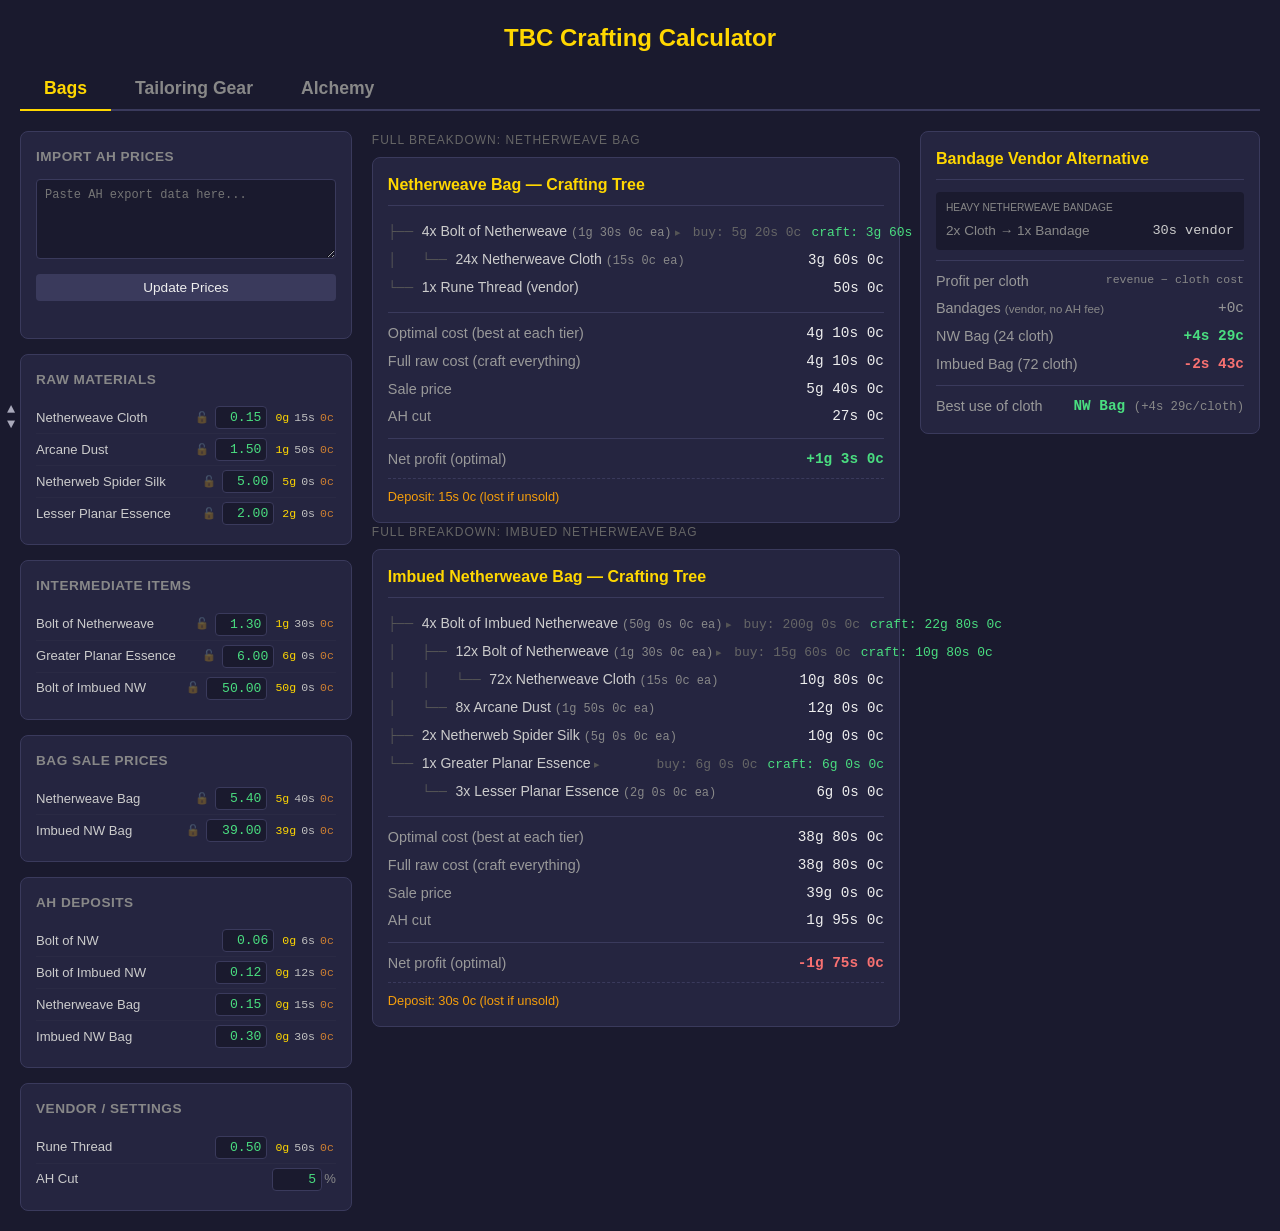
==== commit 2a32bf22: "v1.1 - Tailoring Gear tab, new recipes, shared price sync - Add Tailoring Gear tab with recursive bu" ====
--- a/main.html
+++ b/main.html
@@ -13,7 +13,7 @@
             line-height: 1.5;
         }
         .container {
-            max-width: 1200px;
+            max-width: 1600px;
             margin: auto;
         }
         h1 {
@@ -65,6 +65,29 @@
             color: #888;
             margin-bottom: 12px;
             letter-spacing: 0.5px;
+        }
+        .panel h2.collapsible {
+            cursor: pointer;
+            display: flex;
+            align-items: center;
+            justify-content: space-between;
+            user-select: none;
+        }
+        .panel h2.collapsible:hover {
+            color: #ccc;
+        }
+        .panel h2.collapsible .collapse-arrow {
+            font-size: 0.7em;
+            transition: transform 0.15s;
+        }
+        .panel h2.collapsible.collapsed .collapse-arrow {
+            transform: rotate(-90deg);
+        }
+        .panel h2.collapsible.collapsed {
+            margin-bottom: 0;
+        }
+        .panel-body.collapsed {
+            display: none;
         }
         .input-row {
             margin-bottom: 12px;
@@ -306,6 +329,101 @@
             background: #4a4a6c;
         }
         .recipe-list { margin-top: 4px; }
+        .crafting-overview {
+            display: grid;
+            grid-template-columns: 1fr auto;
+            gap: 20px;
+            align-items: start;
+        }
+        .crafting-trees {
+            min-width: 0;
+        }
+        .crafting-side {
+            width: 340px;
+            flex-shrink: 0;
+            position: sticky;
+            top: 20px;
+        }
+        .craft-tree {
+            font-size: 0.88em;
+            margin-bottom: 10px;
+        }
+        .tree-node {
+            display: flex;
+            align-items: baseline;
+            padding: 3px 0;
+        }
+        .tree-prefix {
+            color: #555;
+            font-family: 'Consolas', monospace;
+            white-space: pre;
+            flex-shrink: 0;
+        }
+        .tree-name {
+            color: #ccc;
+            flex: 1;
+            white-space: nowrap;
+        }
+        .tree-cost {
+            font-family: 'Consolas', monospace;
+            color: #eee;
+            margin-left: 12px;
+            white-space: nowrap;
+        }
+        .tree-unit {
+            color: #888;
+            font-size: 0.85em;
+            font-family: 'Consolas', monospace;
+        }
+        .tree-vs {
+            display: flex;
+            gap: 10px;
+            margin-left: 12px;
+            flex-shrink: 0;
+        }
+        .tree-opt {
+            font-family: 'Consolas', monospace;
+            font-size: 0.92em;
+            white-space: nowrap;
+        }
+        .tree-opt.better { color: #4ade80; }
+        .tree-opt.worse { color: #666; }
+        .tree-craftable {
+            cursor: pointer;
+        }
+        .tree-craftable:hover .tree-name {
+            color: #fff;
+        }
+        .tree-craftable .tree-name::after {
+            content: ' ▸';
+            color: #555;
+            font-size: 0.8em;
+        }
+        .tree-craftable.expanded .tree-name::after {
+            content: ' ▾';
+            color: #888;
+        }
+        .tree-detail {
+            display: none;
+            background: #1e1e36;
+            border-left: 2px solid #3a3a5c;
+            padding: 6px 12px;
+            border-radius: 0 4px 4px 0;
+            font-size: 0.92em;
+            margin: 2px 0 4px;
+        }
+        .tree-detail.open {
+            display: block;
+        }
+        .tree-detail.depth-1 { margin-left: 28px; }
+        .tree-detail.depth-2 { margin-left: 60px; }
+        .tree-detail-row {
+            display: flex;
+            justify-content: space-between;
+            padding: 2px 0;
+        }
+        .tree-detail-row .td-label { color: #999; font-size: 0.9em; }
+        .tree-detail-row .td-value { font-family: 'Consolas', monospace; color: #eee; }
         .recipe-item {
             padding: 6px 10px;
             cursor: pointer;
@@ -431,11 +549,119 @@
             padding: 8px 12px 3px;
             letter-spacing: 0.5px;
         }
-        .alch-summary {
+        .recipe-dropdown-wrapper {
+            display: flex;
+            gap: 8px;
+            align-items: stretch;
+        }
+        .recipe-dropdown-wrapper .recipe-dropdown {
+            flex: 1;
+        }
+        .recipe-manage-btn {
+            background: #1a1a2e;
+            border: 1px solid #3a3a5c;
+            border-radius: 4px;
+            color: #888;
+            font-size: 1.1em;
+            cursor: pointer;
+            padding: 0 10px;
+            transition: border-color 0.15s, color 0.15s;
+            display: flex;
+            align-items: center;
+        }
+        .recipe-manage-btn:hover {
+            border-color: #ffd700;
+            color: #ffd700;
+        }
+        .recipe-manage-overlay {
+            display: none;
+            position: fixed;
+            top: 0; left: 0; right: 0; bottom: 0;
+            background: rgba(0,0,0,0.6);
+            z-index: 1000;
+            justify-content: center;
+            align-items: center;
+        }
+        .recipe-manage-overlay.open {
+            display: flex;
+        }
+        .recipe-manage-modal {
+            background: #252540;
+            border: 1px solid #3a3a5c;
+            border-radius: 8px;
+            padding: 20px;
+            max-width: 400px;
+            width: 90%;
+            max-height: 80vh;
+            overflow-y: auto;
+            box-shadow: 0 12px 40px rgba(0,0,0,0.5);
+        }
+        .recipe-manage-modal h2 {
+            font-size: 1em;
+            color: #ffd700;
+            margin-bottom: 4px;
+        }
+        .recipe-manage-hint {
+            font-size: 0.8em;
+            color: #888;
+            margin-bottom: 12px;
+            padding-bottom: 10px;
+            border-bottom: 1px solid #3a3a5c;
+        }
+        .recipe-manage-cat {
+            font-size: 0.75em;
+            text-transform: uppercase;
+            color: #666;
+            padding: 10px 0 4px;
+            letter-spacing: 0.5px;
+        }
+        .recipe-manage-item {
+            display: flex;
+            align-items: center;
+            gap: 8px;
+            padding: 5px 0;
+            font-size: 0.9em;
+            color: #ccc;
+            cursor: pointer;
+        }
+        .recipe-manage-item:hover {
+            color: #fff;
+        }
+        .recipe-manage-item input[type="checkbox"] {
+            accent-color: #ffd700;
+            width: 16px;
+            height: 16px;
+            cursor: pointer;
+        }
+        .recipe-manage-close {
+            width: 100%;
+            margin-top: 15px;
+            padding: 8px;
+            background: #3a3a5c;
+            border: none;
+            border-radius: 4px;
+            color: #ccc;
+            cursor: pointer;
+            font-size: 0.9em;
+            font-family: 'Segoe UI', Tahoma, sans-serif;
+        }
+        .recipe-manage-close:hover {
+            background: #4a4a6c;
+            color: #fff;
+        }
+        .recipe-item.recipe-hidden {
+            display: none !important;
+        }
+        .alch-layout {
+            display: grid;
+            grid-template-columns: auto auto 1fr;
+            gap: 20px;
+        }
+        .alch-summary, .gear-summary {
             width: 100%;
             border-collapse: collapse;
         }
-        .alch-summary th {
+        .alch-summary th, .gear-summary th {
             text-align: left;
             color: #888;
             font-size: 0.8em;
@@ -444,18 +670,44 @@
             border-bottom: 1px solid #3a3a5c;
             letter-spacing: 0.5px;
         }
-        .alch-summary td {
+        .alch-summary td, .gear-summary td {
             padding: 10px 12px;
             border-bottom: 1px solid #2a2a44;
             font-family: 'Consolas', monospace;
             font-size: 0.9em;
         }
-        .alch-summary td:first-child {
+        .alch-summary td:first-child, .gear-summary td:first-child {
             font-family: 'Segoe UI', Tahoma, sans-serif;
             color: #ccc;
         }
-        .alch-summary-row { cursor: pointer; }
-        .alch-summary-row:hover { background: #2a2a44; }
+        .alch-summary-row, .gear-summary-row { cursor: pointer; }
+        .alch-summary-row:hover, .gear-summary-row:hover { background: #2a2a44; }
+        .silver-nudge-wrap {
+            position: relative;
+        }
+        .silver-nudge {
+            position: absolute;
+            left: -32px;
+            top: 50%;
+            transform: translateY(-50%);
+            display: flex;
+            flex-direction: column;
+            align-items: center;
+            gap: 0;
+        }
+        .silver-nudge button {
+            background: none;
+            border: none;
+            color: #aab;
+            font-size: 0.85em;
+            cursor: pointer;
+            padding: 0 3px;
+            line-height: 1.1;
+            font-family: 'Consolas', monospace;
+        }
+        .silver-nudge button:hover {
+            color: #dde;
+        }
     </style>
 </head>
 <body>
@@ -463,11 +715,12 @@
         <h1>TBC Crafting Calculator</h1>
 
         <div class="tab-bar">
-            <button class="tab-btn active" data-tab="tailoring">Tailoring</button>
+            <button class="tab-btn active" data-tab="bags">Bags</button>
+            <button class="tab-btn" data-tab="gear">Tailoring Gear</button>
             <button class="tab-btn" data-tab="alchemy">Alchemy</button>
         </div>
 
-        <div id="tab-tailoring" class="tab-content">
+        <div id="tab-bags" class="tab-content">
         <div class="layout">
             <div class="sidebar">
                 <div class="panel import-panel">
@@ -479,95 +732,49 @@
 
                 <div class="panel">
                     <h2>Raw Materials</h2>
-                    <div class="input-row">
-                        <label>Netherweave Cloth <button class="lock-btn" data-input="price_cloth">&#x1f513;</button></label>
-                        <div class="price-control">
-                            <input type="number" id="price_cloth" value="0.15" step="0.0001">
+                    <div class="price-table">
+                        <div class="price-table-row silver-nudge-wrap">
+                            <div class="silver-nudge">
+                                <button onclick="nudgeClothSilver(1)" title="+1 silver">&#9650;</button>
+                                <button onclick="nudgeClothSilver(-1)" title="-1 silver">&#9660;</button>
+                            </div>
+                            <span class="pt-name">Netherweave Cloth</span>
+                            <button class="lock-btn" data-input="price_cloth" data-locks-key="tbc_bag_calculator_locks">&#x1f513;</button>
+                            <div class="price-control"><input type="number" id="price_cloth" value="0.15" step="0.0001"></div>
                             <div class="gsc-group" data-input="price_cloth">
-                                <div class="gsc-unit">
-                                    <button class="gsc-btn" data-delta="1">&#9650;</button>
-                                    <span class="gsc-val gold">0g</span>
-                                    <button class="gsc-btn" data-delta="-1">&#9660;</button>
-                                </div>
-                                <div class="gsc-unit">
-                                    <button class="gsc-btn" data-delta="0.01">&#9650;</button>
-                                    <span class="gsc-val silver">0s</span>
-                                    <button class="gsc-btn" data-delta="-0.01">&#9660;</button>
-                                </div>
-                                <div class="gsc-unit">
-                                    <button class="gsc-btn" data-delta="0.0001">&#9650;</button>
-                                    <span class="gsc-val copper">0c</span>
-                                    <button class="gsc-btn" data-delta="-0.0001">&#9660;</button>
-                                </div>
+                                <span class="gsc-val gold">0g</span>
+                                <span class="gsc-val silver">0s</span>
+                                <span class="gsc-val copper">0c</span>
                             </div>
                         </div>
-                    </div>
-                    <div class="input-row">
-                        <label>Arcane Dust <button class="lock-btn" data-input="price_dust">&#x1f513;</button></label>
-                        <div class="price-control">
-                            <input type="number" id="price_dust" value="1.50" step="0.0001">
+                        <div class="price-table-row">
+                            <span class="pt-name">Arcane Dust</span>
+                            <button class="lock-btn" data-input="price_dust" data-locks-key="tbc_bag_calculator_locks">&#x1f513;</button>
+                            <div class="price-control"><input type="number" id="price_dust" value="1.50" step="0.0001"></div>
                             <div class="gsc-group" data-input="price_dust">
-                                <div class="gsc-unit">
-                                    <button class="gsc-btn" data-delta="1">&#9650;</button>
-                                    <span class="gsc-val gold">0g</span>
-                                    <button class="gsc-btn" data-delta="-1">&#9660;</button>
-                                </div>
-                                <div class="gsc-unit">
-                                    <button class="gsc-btn" data-delta="0.01">&#9650;</button>
-                                    <span class="gsc-val silver">0s</span>
-                                    <button class="gsc-btn" data-delta="-0.01">&#9660;</button>
-                                </div>
-                                <div class="gsc-unit">
-                                    <button class="gsc-btn" data-delta="0.0001">&#9650;</button>
-                                    <span class="gsc-val copper">0c</span>
-                                    <button class="gsc-btn" data-delta="-0.0001">&#9660;</button>
-                                </div>
+                                <span class="gsc-val gold">0g</span>
+                                <span class="gsc-val silver">0s</span>
+                                <span class="gsc-val copper">0c</span>
                             </div>
                         </div>
-                    </div>
-                    <div class="input-row">
-                        <label>Netherweb Spider Silk <button class="lock-btn" data-input="price_silk">&#x1f513;</button></label>
-                        <div class="price-control">
-                            <input type="number" id="price_silk" value="5.00" step="0.0001">
+                        <div class="price-table-row">
+                            <span class="pt-name">Netherweb Spider Silk</span>
+                            <button class="lock-btn" data-input="price_silk" data-locks-key="tbc_bag_calculator_locks">&#x1f513;</button>
+                            <div class="price-control"><input type="number" id="price_silk" value="5.00" step="0.0001"></div>
                             <div class="gsc-group" data-input="price_silk">
-                                <div class="gsc-unit">
-                                    <button class="gsc-btn" data-delta="1">&#9650;</button>
-                                    <span class="gsc-val gold">0g</span>
-                                    <button class="gsc-btn" data-delta="-1">&#9660;</button>
-                                </div>
-                                <div class="gsc-unit">
-                                    <button class="gsc-btn" data-delta="0.01">&#9650;</button>
-                                    <span class="gsc-val silver">0s</span>
-                                    <button class="gsc-btn" data-delta="-0.01">&#9660;</button>
-                                </div>
-                                <div class="gsc-unit">
-                                    <button class="gsc-btn" data-delta="0.0001">&#9650;</button>
-                                    <span class="gsc-val copper">0c</span>
-                                    <button class="gsc-btn" data-delta="-0.0001">&#9660;</button>
-                                </div>
+                                <span class="gsc-val gold">0g</span>
+                                <span class="gsc-val silver">0s</span>
+                                <span class="gsc-val copper">0c</span>
                             </div>
                         </div>
-                    </div>
-                    <div class="input-row">
-                        <label>Lesser Planar Essence <button class="lock-btn" data-input="price_lesser">&#x1f513;</button></label>
-                        <div class="price-control">
-                            <input type="number" id="price_lesser" value="2.00" step="0.0001">
+                        <div class="price-table-row">
+                            <span class="pt-name">Lesser Planar Essence</span>
+                            <button class="lock-btn" data-input="price_lesser" data-locks-key="tbc_bag_calculator_locks">&#x1f513;</button>
+                            <div class="price-control"><input type="number" id="price_lesser" value="2.00" step="0.0001"></div>
                             <div class="gsc-group" data-input="price_lesser">
-                                <div class="gsc-unit">
-                                    <button class="gsc-btn" data-delta="1">&#9650;</button>
-                                    <span class="gsc-val gold">0g</span>
-                                    <button class="gsc-btn" data-delta="-1">&#9660;</button>
-                                </div>
-                                <div class="gsc-unit">
-                                    <button class="gsc-btn" data-delta="0.01">&#9650;</button>
-                                    <span class="gsc-val silver">0s</span>
-                                    <button class="gsc-btn" data-delta="-0.01">&#9660;</button>
-                                </div>
-                                <div class="gsc-unit">
-                                    <button class="gsc-btn" data-delta="0.0001">&#9650;</button>
-                                    <span class="gsc-val copper">0c</span>
-                                    <button class="gsc-btn" data-delta="-0.0001">&#9660;</button>
-                                </div>
+                                <span class="gsc-val gold">0g</span>
+                                <span class="gsc-val silver">0s</span>
+                                <span class="gsc-val copper">0c</span>
                             </div>
                         </div>
                     </div>
@@ -575,72 +782,35 @@
 
                 <div class="panel">
                     <h2>Intermediate Items</h2>
-                    <div class="input-row">
-                        <label>Bolt of Netherweave <button class="lock-btn" data-input="price_bolt">&#x1f513;</button></label>
-                        <div class="price-control">
-                            <input type="number" id="price_bolt" value="1.30" step="0.0001">
+                    <div class="price-table">
+                        <div class="price-table-row">
+                            <span class="pt-name">Bolt of Netherweave</span>
+                            <button class="lock-btn" data-input="price_bolt" data-locks-key="tbc_bag_calculator_locks">&#x1f513;</button>
+                            <div class="price-control"><input type="number" id="price_bolt" value="1.30" step="0.0001"></div>
                             <div class="gsc-group" data-input="price_bolt">
-                                <div class="gsc-unit">
-                                    <button class="gsc-btn" data-delta="1">&#9650;</button>
-                                    <span class="gsc-val gold">0g</span>
-                                    <button class="gsc-btn" data-delta="-1">&#9660;</button>
-                                </div>
-                                <div class="gsc-unit">
-                                    <button class="gsc-btn" data-delta="0.01">&#9650;</button>
-                                    <span class="gsc-val silver">0s</span>
-                                    <button class="gsc-btn" data-delta="-0.01">&#9660;</button>
-                                </div>
-                                <div class="gsc-unit">
-                                    <button class="gsc-btn" data-delta="0.0001">&#9650;</button>
-                                    <span class="gsc-val copper">0c</span>
-                                    <button class="gsc-btn" data-delta="-0.0001">&#9660;</button>
-                                </div>
+                                <span class="gsc-val gold">0g</span>
+                                <span class="gsc-val silver">0s</span>
+                                <span class="gsc-val copper">0c</span>
                             </div>
                         </div>
-                    </div>
-                    <div class="input-row">
-                        <label>Greater Planar Essence <button class="lock-btn" data-input="price_greater">&#x1f513;</button></label>
-                        <div class="price-control">
-                            <input type="number" id="price_greater" value="6.00" step="0.0001">
+                        <div class="price-table-row">
+                            <span class="pt-name">Greater Planar Essence</span>
+                            <button class="lock-btn" data-input="price_greater" data-locks-key="tbc_bag_calculator_locks">&#x1f513;</button>
+                            <div class="price-control"><input type="number" id="price_greater" value="6.00" step="0.0001"></div>
                             <div class="gsc-group" data-input="price_greater">
-                                <div class="gsc-unit">
-                                    <button class="gsc-btn" data-delta="1">&#9650;</button>
-                                    <span class="gsc-val gold">0g</span>
-                                    <button class="gsc-btn" data-delta="-1">&#9660;</button>
-                                </div>
-                                <div class="gsc-unit">
-                                    <button class="gsc-btn" data-delta="0.01">&#9650;</button>
-                                    <span class="gsc-val silver">0s</span>
-                                    <button class="gsc-btn" data-delta="-0.01">&#9660;</button>
-                                </div>
-                                <div class="gsc-unit">
-                                    <button class="gsc-btn" data-delta="0.0001">&#9650;</button>
-                                    <span class="gsc-val copper">0c</span>
-                                    <button class="gsc-btn" data-delta="-0.0001">&#9660;</button>
-                                </div>
+                                <span class="gsc-val gold">0g</span>
+                                <span class="gsc-val silver">0s</span>
+                                <span class="gsc-val copper">0c</span>
                             </div>
                         </div>
-                    </div>
-                    <div class="input-row">
-                        <label>Bolt of Imbued NW <button class="lock-btn" data-input="price_imbued_bolt">&#x1f513;</button></label>
-                        <div class="price-control">
-                            <input type="number" id="price_imbued_bolt" value="50.00" step="0.0001">
+                        <div class="price-table-row">
+                            <span class="pt-name">Bolt of Imbued NW</span>
+                            <button class="lock-btn" data-input="price_imbued_bolt" data-locks-key="tbc_bag_calculator_locks">&#x1f513;</button>
+                            <div class="price-control"><input type="number" id="price_imbued_bolt" value="50.00" step="0.0001"></div>
                             <div class="gsc-group" data-input="price_imbued_bolt">
-                                <div class="gsc-unit">
-                                    <button class="gsc-btn" data-delta="1">&#9650;</button>
-                                    <span class="gsc-val gold">0g</span>
-                                    <button class="gsc-btn" data-delta="-1">&#9660;</button>
-                                </div>
-                                <div class="gsc-unit">
-                                    <button class="gsc-btn" data-delta="0.01">&#9650;</button>
-                                    <span class="gsc-val silver">0s</span>
-                                    <button class="gsc-btn" data-delta="-0.01">&#9660;</button>
-                                </div>
-                                <div class="gsc-unit">
-                                    <button class="gsc-btn" data-delta="0.0001">&#9650;</button>
-                                    <span class="gsc-val copper">0c</span>
-                                    <button class="gsc-btn" data-delta="-0.0001">&#9660;</button>
-                                </div>
+                                <span class="gsc-val gold">0g</span>
+                                <span class="gsc-val silver">0s</span>
+                                <span class="gsc-val copper">0c</span>
                             </div>
                         </div>
                     </div>
@@ -648,49 +818,25 @@
 
                 <div class="panel">
                     <h2>Bag Sale Prices</h2>
-                    <div class="input-row">
-                        <label>Netherweave Bag <button class="lock-btn" data-input="price_nw_bag">&#x1f513;</button></label>
-                        <div class="price-control">
-                            <input type="number" id="price_nw_bag" value="5.40" step="0.0001">
+                    <div class="price-table">
+                        <div class="price-table-row">
+                            <span class="pt-name">Netherweave Bag</span>
+                            <button class="lock-btn" data-input="price_nw_bag" data-locks-key="tbc_bag_calculator_locks">&#x1f513;</button>
+                            <div class="price-control"><input type="number" id="price_nw_bag" value="5.40" step="0.0001"></div>
                             <div class="gsc-group" data-input="price_nw_bag">
-                                <div class="gsc-unit">
-                                    <button class="gsc-btn" data-delta="1">&#9650;</button>
-                                    <span class="gsc-val gold">0g</span>
-                                    <button class="gsc-btn" data-delta="-1">&#9660;</button>
-                                </div>
-                                <div class="gsc-unit">
-                                    <button class="gsc-btn" data-delta="0.01">&#9650;</button>
-                                    <span class="gsc-val silver">0s</span>
-                                    <button class="gsc-btn" data-delta="-0.01">&#9660;</button>
-                                </div>
-                                <div class="gsc-unit">
-                                    <button class="gsc-btn" data-delta="0.0001">&#9650;</button>
-                                    <span class="gsc-val copper">0c</span>
-                                    <button class="gsc-btn" data-delta="-0.0001">&#9660;</button>
-                                </div>
+                                <span class="gsc-val gold">0g</span>
+                                <span class="gsc-val silver">0s</span>
+                                <span class="gsc-val copper">0c</span>
                             </div>
                         </div>
-                    </div>
-                    <div class="input-row">
-                        <label>Imbued NW Bag <button class="lock-btn" data-input="price_imbued_bag">&#x1f513;</button></label>
-                        <div class="price-control">
-                            <input type="number" id="price_imbued_bag" value="39.00" step="0.0001">
+                        <div class="price-table-row">
+                            <span class="pt-name">Imbued NW Bag</span>
+                            <button class="lock-btn" data-input="price_imbued_bag" data-locks-key="tbc_bag_calculator_locks">&#x1f513;</button>
+                            <div class="price-control"><input type="number" id="price_imbued_bag" value="39.00" step="0.0001"></div>
                             <div class="gsc-group" data-input="price_imbued_bag">
-                                <div class="gsc-unit">
-                                    <button class="gsc-btn" data-delta="1">&#9650;</button>
-                                    <span class="gsc-val gold">0g</span>
-                                    <button class="gsc-btn" data-delta="-1">&#9660;</button>
-                                </div>
-                                <div class="gsc-unit">
-                                    <button class="gsc-btn" data-delta="0.01">&#9650;</button>
-                                    <span class="gsc-val silver">0s</span>
-                                    <button class="gsc-btn" data-delta="-0.01">&#9660;</button>
-                                </div>
-                                <div class="gsc-unit">
-                                    <button class="gsc-btn" data-delta="0.0001">&#9650;</button>
-                                    <span class="gsc-val copper">0c</span>
-                                    <button class="gsc-btn" data-delta="-0.0001">&#9660;</button>
-                                </div>
+                                <span class="gsc-val gold">0g</span>
+                                <span class="gsc-val silver">0s</span>
+                                <span class="gsc-val copper">0c</span>
                             </div>
                         </div>
                     </div>
@@ -698,95 +844,41 @@
 
                 <div class="panel">
                     <h2>AH Deposits</h2>
-                    <div class="input-row">
-                        <label>Bolt of NW</label>
-                        <div class="price-control">
-                            <input type="number" id="deposit_bolt" value="0.06" step="0.0001">
+                    <div class="price-table">
+                        <div class="price-table-row">
+                            <span class="pt-name">Bolt of NW</span>
+                            <div class="price-control"><input type="number" id="deposit_bolt" value="0.06" step="0.0001"></div>
                             <div class="gsc-group" data-input="deposit_bolt">
-                                <div class="gsc-unit">
-                                    <button class="gsc-btn" data-delta="1">&#9650;</button>
-                                    <span class="gsc-val gold">0g</span>
-                                    <button class="gsc-btn" data-delta="-1">&#9660;</button>
-                                </div>
-                                <div class="gsc-unit">
-                                    <button class="gsc-btn" data-delta="0.01">&#9650;</button>
-                                    <span class="gsc-val silver">0s</span>
-                                    <button class="gsc-btn" data-delta="-0.01">&#9660;</button>
-                                </div>
-                                <div class="gsc-unit">
-                                    <button class="gsc-btn" data-delta="0.0001">&#9650;</button>
-                                    <span class="gsc-val copper">0c</span>
-                                    <button class="gsc-btn" data-delta="-0.0001">&#9660;</button>
-                                </div>
+                                <span class="gsc-val gold">0g</span>
+                                <span class="gsc-val silver">0s</span>
+                                <span class="gsc-val copper">0c</span>
                             </div>
                         </div>
-                    </div>
-                    <div class="input-row">
-                        <label>Bolt of Imbued NW</label>
-                        <div class="price-control">
-                            <input type="number" id="deposit_imbued_bolt" value="0.12" step="0.0001">
+                        <div class="price-table-row">
+                            <span class="pt-name">Bolt of Imbued NW</span>
+                            <div class="price-control"><input type="number" id="deposit_imbued_bolt" value="0.12" step="0.0001"></div>
                             <div class="gsc-group" data-input="deposit_imbued_bolt">
-                                <div class="gsc-unit">
-                                    <button class="gsc-btn" data-delta="1">&#9650;</button>
-                                    <span class="gsc-val gold">0g</span>
-                                    <button class="gsc-btn" data-delta="-1">&#9660;</button>
-                                </div>
-                                <div class="gsc-unit">
-                                    <button class="gsc-btn" data-delta="0.01">&#9650;</button>
-                                    <span class="gsc-val silver">0s</span>
-                                    <button class="gsc-btn" data-delta="-0.01">&#9660;</button>
-                                </div>
-                                <div class="gsc-unit">
-                                    <button class="gsc-btn" data-delta="0.0001">&#9650;</button>
-                                    <span class="gsc-val copper">0c</span>
-                                    <button class="gsc-btn" data-delta="-0.0001">&#9660;</button>
-                                </div>
+                                <span class="gsc-val gold">0g</span>
+                                <span class="gsc-val silver">0s</span>
+                                <span class="gsc-val copper">0c</span>
                             </div>
                         </div>
-                    </div>
-                    <div class="input-row">
-                        <label>Netherweave Bag</label>
-                        <div class="price-control">
-                            <input type="number" id="deposit_nw_bag" value="0.15" step="0.0001">
+                        <div class="price-table-row">
+                            <span class="pt-name">Netherweave Bag</span>
+                            <div class="price-control"><input type="number" id="deposit_nw_bag" value="0.15" step="0.0001"></div>
                             <div class="gsc-group" data-input="deposit_nw_bag">
-                                <div class="gsc-unit">
-                                    <button class="gsc-btn" data-delta="1">&#9650;</button>
-                                    <span class="gsc-val gold">0g</span>
-                                    <button class="gsc-btn" data-delta="-1">&#9660;</button>
-                                </div>
-                                <div class="gsc-unit">
-                                    <button class="gsc-btn" data-delta="0.01">&#9650;</button>
-                                    <span class="gsc-val silver">0s</span>
-                                    <button class="gsc-btn" data-delta="-0.01">&#9660;</button>
-                                </div>
-                                <div class="gsc-unit">
-                                    <button class="gsc-btn" data-delta="0.0001">&#9650;</button>
-                                    <span class="gsc-val copper">0c</span>
-                                    <button class="gsc-btn" data-delta="-0.0001">&#9660;</button>
-                                </div>
+                                <span class="gsc-val gold">0g</span>
+                                <span class="gsc-val silver">0s</span>
+                                <span class="gsc-val copper">0c</span>
                             </div>
                         </div>
-                    </div>
-                    <div class="input-row">
-                        <label>Imbued NW Bag</label>
-                        <div class="price-control">
-                            <input type="number" id="deposit_imbued_bag" value="0.30" step="0.0001">
+                        <div class="price-table-row">
+                            <span class="pt-name">Imbued NW Bag</span>
+                            <div class="price-control"><input type="number" id="deposit_imbued_bag" value="0.30" step="0.0001"></div>
                             <div class="gsc-group" data-input="deposit_imbued_bag">
-                                <div class="gsc-unit">
-                                    <button class="gsc-btn" data-delta="1">&#9650;</button>
-                                    <span class="gsc-val gold">0g</span>
-                                    <button class="gsc-btn" data-delta="-1">&#9660;</button>
-                                </div>
-                                <div class="gsc-unit">
-                                    <button class="gsc-btn" data-delta="0.01">&#9650;</button>
-                                    <span class="gsc-val silver">0s</span>
-                                    <button class="gsc-btn" data-delta="-0.01">&#9660;</button>
-                                </div>
-                                <div class="gsc-unit">
-                                    <button class="gsc-btn" data-delta="0.0001">&#9650;</button>
-                                    <span class="gsc-val copper">0c</span>
-                                    <button class="gsc-btn" data-delta="-0.0001">&#9660;</button>
-                                </div>
+                                <span class="gsc-val gold">0g</span>
+                                <span class="gsc-val silver">0s</span>
+                                <span class="gsc-val copper">0c</span>
                             </div>
                         </div>
                     </div>
@@ -794,238 +886,272 @@
 
                 <div class="panel">
                     <h2>Vendor / Settings</h2>
-                    <div class="input-row">
-                        <label>Rune Thread</label>
-                        <div class="price-control">
-                            <input type="number" id="price_thread" value="0.50" step="0.0001">
+                    <div class="price-table">
+                        <div class="price-table-row">
+                            <span class="pt-name">Rune Thread</span>
+                            <div class="price-control"><input type="number" id="price_thread" value="0.50" step="0.0001"></div>
                             <div class="gsc-group" data-input="price_thread">
-                                <div class="gsc-unit">
-                                    <button class="gsc-btn" data-delta="1">&#9650;</button>
-                                    <span class="gsc-val gold">0g</span>
-                                    <button class="gsc-btn" data-delta="-1">&#9660;</button>
-                                </div>
-                                <div class="gsc-unit">
-                                    <button class="gsc-btn" data-delta="0.01">&#9650;</button>
-                                    <span class="gsc-val silver">0s</span>
-                                    <button class="gsc-btn" data-delta="-0.01">&#9660;</button>
-                                </div>
-                                <div class="gsc-unit">
-                                    <button class="gsc-btn" data-delta="0.0001">&#9650;</button>
-                                    <span class="gsc-val copper">0c</span>
-                                    <button class="gsc-btn" data-delta="-0.0001">&#9660;</button>
-                                </div>
+                                <span class="gsc-val gold">0g</span>
+                                <span class="gsc-val silver">0s</span>
+                                <span class="gsc-val copper">0c</span>
                             </div>
                         </div>
-                    </div>
-                    <div class="input-row">
-                        <label>AH Cut (%)</label>
-                        <div class="price-control">
-                            <input type="number" id="ah_cut" value="5" step="0.1" style="width: 60px;">
-                            <span style="color: #888; font-size: 0.85em;">%</span>
+                        <div class="price-table-row">
+                            <span class="pt-name">AH Cut</span>
+                            <div class="price-control">
+                                <input type="number" id="ah_cut" value="5" step="0.1">
+                                <span style="color: #888; font-size: 0.82em; margin-left: 2px;">%</span>
+                            </div>
                         </div>
                     </div>
                 </div>
             </div>
 
             <div class="main-area">
-                <div class="tier-label">Tier 1 Crafts</div>
+                <div class="crafting-overview">
+                <div class="crafting-trees">
+                <div class="tier-label">Full Breakdown: Netherweave Bag</div>
                 <div class="tier">
-                    <div class="card" id="card_bolt">
-                        <h3>Bolt of Netherweave</h3>
-                        <div class="sourcing">
-                            <div class="sourcing-title">Ingredients</div>
-                            <div class="sourcing-row fixed">
-                                <span>6x Netherweave Cloth</span>
-                                <span class="cost" id="bolt_cloth_cost">-</span>
+                    <div class="card" id="card_nw_bag_breakdown" style="grid-column: 1 / -1;">
+                        <h3>Netherweave Bag — Crafting Tree</h3>
+                        <div class="craft-tree">
+                            <div class="tree-node tree-craftable" data-detail="nbt-bolt-detail">
+                                <span class="tree-prefix">├── </span>
+                                <span class="tree-name">4x Bolt of Netherweave <span class="tree-unit" id="nbt_bolt_unit"></span></span>
+                                <span class="tree-vs">
+                                    <span class="tree-opt" id="nbt_bolt_buy">buy: -</span>
+                                    <span class="tree-opt" id="nbt_bolt_craft">craft: -</span>
+                                </span>
                             </div>
+                            <div class="tree-detail depth-1" id="nbt-bolt-detail">
+                                <div class="tree-detail-row">
+                                    <span class="td-label">Craft cost (per unit)</span>
+                                    <span class="td-value" id="nbt_bolt_d_craft">-</span>
+                                </div>
+                                <div class="tree-detail-row">
+                                    <span class="td-label">AH price (per unit)</span>
+                                    <span class="td-value" id="nbt_bolt_d_ah">-</span>
+                                </div>
+                                <div class="tree-detail-row">
+                                    <span class="td-label">AH cut</span>
+                                    <span class="td-value" id="nbt_bolt_d_cut">-</span>
+                                </div>
+                                <div class="tree-detail-row">
+                                    <span class="td-label">Sell profit (per unit)</span>
+                                    <span class="td-value" id="nbt_bolt_d_profit">-</span>
+                                </div>
+                            </div>
+                            <div class="tree-node">
+                                <span class="tree-prefix">│   └── </span>
+                                <span class="tree-name">24x Netherweave Cloth <span class="tree-unit" id="nbt_cloth_unit"></span></span>
+                                <span class="tree-cost" id="nbt_cloth">-</span>
+                            </div>
+                            <div class="tree-node">
+                                <span class="tree-prefix">└── </span>
+                                <span class="tree-name">1x Rune Thread (vendor)</span>
+                                <span class="tree-cost" id="nbt_thread">-</span>
+                            </div>
+                        </div>
+                        <div class="card-row highlight">
+                            <span class="label">Optimal cost (best at each tier)</span>
+                            <span class="value" id="nbd_optimal_cost">-</span>
                         </div>
                         <div class="card-row">
-                            <span class="label">Craft cost</span>
-                            <span class="value" id="bolt_craft_cost">-</span>
+                            <span class="label">Full raw cost (craft everything)</span>
+                            <span class="value" id="nbd_raw_cost">-</span>
                         </div>
                         <div class="card-row">
-                            <span class="label">AH price</span>
-                            <span class="value" id="bolt_ah_price">-</span>
+                            <span class="label">Sale price</span>
+                            <span class="value" id="nbd_sale_price">-</span>
                         </div>
                         <div class="card-row">
-                            <span class="label">Best source</span>
-                            <span class="value" id="bolt_best_source">-</span>
-                        </div>
-                        <div class="card-row">
-                            <span class="label">AH cut (if sold)</span>
-                            <span class="value" id="bolt_ah_cut">-</span>
+                            <span class="label">AH cut</span>
+                            <span class="value" id="nbd_ah_cut">-</span>
                         </div>
                         <div class="card-row highlight">
-                            <span class="label">Sell profit (per unit)</span>
-                            <span class="value" id="bolt_sell_profit">-</span>
-                        </div>
-                        <div class="deposit-note" id="bolt_deposit_note">-</div>
-                    </div>
-
-                    <div class="card" id="card_greater">
-                        <h3>Greater Planar Essence</h3>
-                        <div class="sourcing">
-                            <div class="sourcing-title">Ingredients</div>
-                            <div class="sourcing-row fixed">
-                                <span>3x Lesser Planar Essence</span>
-                                <span class="cost" id="greater_lesser_cost">-</span>
-                            </div>
-                        </div>
-                        <div class="card-row">
-                            <span class="label">Craft cost</span>
-                            <span class="value" id="greater_craft_cost">-</span>
-                        </div>
-                        <div class="card-row">
-                            <span class="label">AH price</span>
-                            <span class="value" id="greater_ah_price">-</span>
-                        </div>
-                        <div class="card-row">
-                            <span class="label">Best source</span>
-                            <span class="value" id="greater_best_source">-</span>
-                        </div>
-                        <div class="card-row">
-                            <span class="label">AH cut (if sold)</span>
-                            <span class="value" id="greater_ah_cut">-</span>
-                        </div>
-                        <div class="card-row highlight">
-                            <span class="label">Sell profit (per unit)</span>
-                            <span class="value" id="greater_sell_profit">-</span>
-                        </div>
+                            <span class="label">Net profit (optimal)</span>
+                            <span class="value" id="nbd_profit_optimal">-</span>
+                        </div>
+                        <div class="deposit-note" id="nbd_deposit_note">-</div>
                     </div>
                 </div>
-
-                <div class="tier-label">Tier 2 Crafts</div>
+                <div class="tier-label">Full Breakdown: Imbued Netherweave Bag</div>
                 <div class="tier">
-                    <div class="card" id="card_imbued_bolt">
-                        <h3>Bolt of Imbued Netherweave</h3>
-                        <div class="sourcing">
-                            <div class="sourcing-title">Ingredients</div>
-                            <div class="sourcing-row">
-                                <span class="opt" id="imbued_bolt_src_craft">3x Bolt (craft)</span>
-                                <span class="opt" id="imbued_bolt_src_craft_price">-</span>
+                    <div class="card" id="card_imbued_bag_breakdown" style="grid-column: 1 / -1;">
+                        <h3>Imbued Netherweave Bag — Crafting Tree</h3>
+                        <div class="craft-tree">
+                            <div class="tree-node tree-craftable" data-detail="bt-ibolt-detail">
+                                <span class="tree-prefix">├── </span>
+                                <span class="tree-name">4x Bolt of Imbued Netherweave <span class="tree-unit" id="bt_ibolt_unit"></span></span>
+                                <span class="tree-vs">
+                                    <span class="tree-opt" id="bt_ibolt_buy">buy: -</span>
+                                    <span class="tree-opt" id="bt_ibolt_craft">craft: -</span>
+                                </span>
                             </div>
-                            <div class="sourcing-row">
-                                <span class="opt" id="imbued_bolt_src_buy">3x Bolt (buy)</span>
-                                <span class="opt" id="imbued_bolt_src_buy_price">-</span>
+                            <div class="tree-detail depth-1" id="bt-ibolt-detail">
+                                <div class="tree-detail-row">
+                                    <span class="td-label">Craft cost (per unit)</span>
+                                    <span class="td-value" id="bt_ibolt_d_craft">-</span>
+                                </div>
+                                <div class="tree-detail-row">
+                                    <span class="td-label">AH price (per unit)</span>
+                                    <span class="td-value" id="bt_ibolt_d_ah">-</span>
+                                </div>
+                                <div class="tree-detail-row">
+                                    <span class="td-label">AH cut</span>
+                                    <span class="td-value" id="bt_ibolt_d_cut">-</span>
+                                </div>
+                                <div class="tree-detail-row">
+                                    <span class="td-label">Sell profit (per unit)</span>
+                                    <span class="td-value" id="bt_ibolt_d_profit">-</span>
+                                </div>
                             </div>
-                            <div class="sourcing-row fixed">
-                                <span>2x Arcane Dust</span>
-                                <span class="cost" id="imbued_bolt_dust_cost">-</span>
+                            <div class="tree-node tree-craftable" data-detail="bt-bolt-detail">
+                                <span class="tree-prefix">│   ├── </span>
+                                <span class="tree-name">12x Bolt of Netherweave <span class="tree-unit" id="bt_bolt_unit"></span></span>
+                                <span class="tree-vs">
+                                    <span class="tree-opt" id="bt_bolt_buy">buy: -</span>
+                                    <span class="tree-opt" id="bt_bolt_craft">craft: -</span>
+                                </span>
                             </div>
+                            <div class="tree-detail depth-2" id="bt-bolt-detail">
+                                <div class="tree-detail-row">
+                                    <span class="td-label">Craft cost (per unit)</span>
+                                    <span class="td-value" id="bt_bolt_d_craft">-</span>
+                                </div>
+                                <div class="tree-detail-row">
+                                    <span class="td-label">AH price (per unit)</span>
+                                    <span class="td-value" id="bt_bolt_d_ah">-</span>
+                                </div>
+                                <div class="tree-detail-row">
+                                    <span class="td-label">AH cut</span>
+                                    <span class="td-value" id="bt_bolt_d_cut">-</span>
+                                </div>
+                                <div class="tree-detail-row">
+                                    <span class="td-label">Sell profit (per unit)</span>
+                                    <span class="td-value" id="bt_bolt_d_profit">-</span>
+                                </div>
+                            </div>
+                            <div class="tree-node">
+                                <span class="tree-prefix">│   │   └── </span>
+                                <span class="tree-name">72x Netherweave Cloth <span class="tree-unit" id="bt_cloth_unit"></span></span>
+                                <span class="tree-cost" id="bt_cloth">-</span>
+                            </div>
+                            <div class="tree-node">
+                                <span class="tree-prefix">│   └── </span>
+                                <span class="tree-name">8x Arcane Dust <span class="tree-unit" id="bt_dust_unit"></span></span>
+                                <span class="tree-cost" id="bt_dust">-</span>
+                            </div>
+                            <div class="tree-node">
+                                <span class="tree-prefix">├── </span>
+                                <span class="tree-name">2x Netherweb Spider Silk <span class="tree-unit" id="bt_silk_unit"></span></span>
+                                <span class="tree-cost" id="bt_silk">-</span>
+                            </div>
+                            <div class="tree-node tree-craftable" data-detail="bt-greater-detail">
+                                <span class="tree-prefix">└── </span>
+                                <span class="tree-name">1x Greater Planar Essence</span>
+                                <span class="tree-vs">
+                                    <span class="tree-opt" id="bt_greater_buy">buy: -</span>
+                                    <span class="tree-opt" id="bt_greater_craft">craft: -</span>
+                                </span>
+                            </div>
+                            <div class="tree-detail depth-1" id="bt-greater-detail">
+                                <div class="tree-detail-row">
+                                    <span class="td-label">Craft cost (per unit)</span>
+                                    <span class="td-value" id="bt_greater_d_craft">-</span>
+                                </div>
+                                <div class="tree-detail-row">
+                                    <span class="td-label">AH price (per unit)</span>
+                                    <span class="td-value" id="bt_greater_d_ah">-</span>
+                                </div>
+                                <div class="tree-detail-row">
+                                    <span class="td-label">AH cut</span>
+                                    <span class="td-value" id="bt_greater_d_cut">-</span>
+                                </div>
+                                <div class="tree-detail-row">
+                                    <span class="td-label">Sell profit (per unit)</span>
+                                    <span class="td-value" id="bt_greater_d_profit">-</span>
+                                </div>
+                            </div>
+                            <div class="tree-node">
+                                <span class="tree-prefix">    └── </span>
+                                <span class="tree-name">3x Lesser Planar Essence <span class="tree-unit" id="bt_lesser_unit"></span></span>
+                                <span class="tree-cost" id="bt_lesser">-</span>
+                            </div>
+                        </div>
+                        <div class="card-row highlight">
+                            <span class="label">Optimal cost (best at each tier)</span>
+                            <span class="value" id="bd_optimal_cost">-</span>
                         </div>
                         <div class="card-row">
-                            <span class="label">Craft cost</span>
-                            <span class="value" id="imbued_bolt_craft_cost">-</span>
+                            <span class="label">Full raw cost (craft everything)</span>
+                            <span class="value" id="bd_raw_cost">-</span>
                         </div>
                         <div class="card-row">
-                            <span class="label">AH price</span>
-                            <span class="value" id="imbued_bolt_ah_price">-</span>
+                            <span class="label">Sale price</span>
+                            <span class="value" id="bd_sale_price">-</span>
                         </div>
                         <div class="card-row">
-                            <span class="label">Best source</span>
-                            <span class="value" id="imbued_bolt_best_source">-</span>
-                        </div>
-                        <div class="card-row">
-                            <span class="label">AH cut (if sold)</span>
-                            <span class="value" id="imbued_bolt_ah_cut">-</span>
+                            <span class="label">AH cut</span>
+                            <span class="value" id="bd_ah_cut">-</span>
                         </div>
                         <div class="card-row highlight">
-                            <span class="label">Sell profit (per unit)</span>
-                            <span class="value" id="imbued_bolt_sell_profit">-</span>
-                        </div>
-                        <div class="deposit-note" id="imbued_bolt_deposit_note">-</div>
+                            <span class="label">Net profit (optimal)</span>
+                            <span class="value" id="bd_profit_optimal">-</span>
+                        </div>
+                        <div class="deposit-note" id="bd_deposit_note">-</div>
                     </div>
                 </div>
-
-                <div class="tier-label">Final Products</div>
-                <div class="tier">
-                    <div class="card" id="card_nw_bag">
-                        <h3>Netherweave Bag (16 slot)</h3>
+                </div><!-- end crafting-trees -->
+                <div class="crafting-side">
+                    <div class="card" id="card_bandage">
+                        <h3>Bandage Vendor Alternative</h3>
                         <div class="sourcing">
-                            <div class="sourcing-title">Ingredients</div>
-                            <div class="sourcing-row">
-                                <span class="opt" id="nw_bag_src_craft">4x Bolt (craft)</span>
-                                <span class="opt" id="nw_bag_src_craft_price">-</span>
+                            <div class="sourcing-title">Heavy Netherweave Bandage</div>
+                            <div class="sourcing-row fixed">
+                                <span>2x Cloth → 1x Bandage</span>
+                                <span class="cost">30s vendor</span>
                             </div>
-                            <div class="sourcing-row">
-                                <span class="opt" id="nw_bag_src_buy">4x Bolt (buy)</span>
-                                <span class="opt" id="nw_bag_src_buy_price">-</span>
-                            </div>
-                            <div class="sourcing-row fixed">
-                                <span>1x Rune Thread</span>
-                                <span class="cost" id="nw_bag_thread_cost">-</span>
-                            </div>
+                        </div>
+                        <div class="card-row" style="margin-top: 10px; padding-top: 10px; border-top: 1px solid #3a3a5c;">
+                            <span class="label">Profit per cloth</span>
+                            <span class="value" style="color: #888; font-size: 0.8em;">revenue − cloth cost</span>
                         </div>
                         <div class="card-row">
-                            <span class="label">Craft cost</span>
-                            <span class="value" id="nw_bag_craft_cost">-</span>
+                            <span class="label">Bandages <span style="color:#888; font-size:0.8em;">(vendor, no AH fee)</span></span>
+                            <span class="value" id="band_per_cloth">-</span>
                         </div>
                         <div class="card-row">
-                            <span class="label">Sale price</span>
-                            <span class="value" id="nw_bag_sale_price">-</span>
+                            <span class="label">NW Bag (24 cloth)</span>
+                            <span class="value" id="band_nw_per_cloth">-</span>
                         </div>
                         <div class="card-row">
-                            <span class="label">AH cut</span>
-                            <span class="value" id="nw_bag_ah_cut">-</span>
+                            <span class="label">Imbued Bag (72 cloth)</span>
+                            <span class="value" id="band_ib_per_cloth">-</span>
                         </div>
                         <div class="card-row highlight">
-                            <span class="label">Net profit</span>
-                            <span class="value" id="nw_bag_profit">-</span>
-                        </div>
-                        <div class="deposit-note" id="nw_bag_deposit_note">-</div>
+                            <span class="label">Best use of cloth</span>
+                            <span class="value" id="band_verdict">-</span>
+                        </div>
                     </div>
-
-                    <div class="card" id="card_imbued_bag">
-                        <h3>Imbued Netherweave Bag (18 slot)</h3>
-                        <div class="sourcing">
-                            <div class="sourcing-title">Ingredients</div>
-                            <div class="sourcing-row">
-                                <span class="opt" id="imbued_bag_src_craft">4x Imbued Bolt (craft)</span>
-                                <span class="opt" id="imbued_bag_src_craft_price">-</span>
-                            </div>
-                            <div class="sourcing-row">
-                                <span class="opt" id="imbued_bag_src_buy">4x Imbued Bolt (buy)</span>
-                                <span class="opt" id="imbued_bag_src_buy_price">-</span>
-                            </div>
-                            <div class="sourcing-row fixed">
-                                <span>2x Netherweb Spider Silk</span>
-                                <span class="cost" id="imbued_bag_silk_cost">-</span>
-                            </div>
-                            <div class="sourcing-row">
-                                <span class="opt" id="imbued_bag_ess_craft">1x Greater (transmute)</span>
-                                <span class="opt" id="imbued_bag_ess_craft_price">-</span>
-                            </div>
-                            <div class="sourcing-row">
-                                <span class="opt" id="imbued_bag_ess_buy">1x Greater (buy)</span>
-                                <span class="opt" id="imbued_bag_ess_buy_price">-</span>
-                            </div>
-                        </div>
-                        <div class="card-row">
-                            <span class="label">Craft cost</span>
-                            <span class="value" id="imbued_bag_craft_cost">-</span>
-                        </div>
-                        <div class="card-row">
-                            <span class="label">Sale price</span>
-                            <span class="value" id="imbued_bag_sale_price">-</span>
-                        </div>
-                        <div class="card-row">
-                            <span class="label">AH cut</span>
-                            <span class="value" id="imbued_bag_ah_cut">-</span>
-                        </div>
-                        <div class="card-row highlight">
-                            <span class="label">Net profit</span>
-                            <span class="value" id="imbued_bag_profit">-</span>
-                        </div>
-                        <div class="deposit-note" id="imbued_bag_deposit_note">-</div>
-                    </div>
-                </div>
+                </div><!-- end crafting-side -->
+                </div><!-- end crafting-overview -->
             </div>
         </div>
-        </div><!-- end tab-tailoring -->
+        </div><!-- end tab-bags -->
+
+        <div id="tab-gear" class="tab-content" style="display:none">
+            <div class="alch-layout">
+                <div class="sidebar" id="gear-col-left"></div>
+                <div class="sidebar" id="gear-col-right"></div>
+                <div class="main-area" id="gear-main"></div>
+            </div>
+        </div>
 
         <div id="tab-alchemy" class="tab-content" style="display:none">
-            <div class="layout">
-                <div class="sidebar" id="alch-sidebar"></div>
+            <div class="alch-layout">
+                <div class="sidebar" id="alch-col-left"></div>
+                <div class="sidebar" id="alch-col-right"></div>
                 <div class="main-area" id="alch-main"></div>
             </div>
         </div>
@@ -1039,6 +1165,8 @@
         const ALCH_LOCKS_KEY = 'tbc_alchemy_locks';
         const TAB_STORAGE_KEY = 'tbc_calculator_tab';
         const ALCH_RECIPE_KEY = 'tbc_alchemy_selected_recipe';
+        const ALCH_HIDDEN_KEY = 'tbc_alchemy_hidden_recipes';
+        const ALCH_COLLAPSED_KEY = 'tbc_alchemy_collapsed_panels';
 
         // ===== TAILORING NAME MAP =====
         const NAME_TO_INPUT = {
@@ -1113,6 +1241,46 @@
                 category: 'elixir',
                 ingredients: [
                     { item: 'Dreamfoil', qty: 1, type: 'ah' },
+                    { item: 'Felweed', qty: 1, type: 'ah' },
+                    { item: 'Imbued Vial', qty: 1, type: 'vendor' },
+                ]
+            },
+            {
+                id: 'elixir_of_mastery',
+                name: 'Elixir of Mastery',
+                category: 'elixir',
+                ingredients: [
+                    { item: 'Felweed', qty: 1, type: 'ah' },
+                    { item: 'Terocone', qty: 3, type: 'ah' },
+                    { item: 'Imbued Vial', qty: 1, type: 'vendor' },
+                ]
+            },
+            {
+                id: 'elixir_major_fortitude',
+                name: 'Elixir of Major Fortitude',
+                category: 'elixir',
+                ingredients: [
+                    { item: 'Felweed', qty: 1, type: 'ah' },
+                    { item: 'Ragveil', qty: 2, type: 'ah' },
+                    { item: 'Imbued Vial', qty: 1, type: 'vendor' },
+                ]
+            },
+            {
+                id: 'elixir_major_strength',
+                name: 'Elixir of Major Strength',
+                category: 'elixir',
+                ingredients: [
+                    { item: 'Mountain Silversage', qty: 1, type: 'ah' },
+                    { item: 'Felweed', qty: 1, type: 'ah' },
+                    { item: 'Imbued Vial', qty: 1, type: 'vendor' },
+                ]
+            },
+            {
+                id: 'elixir_onslaught',
+                name: 'Onslaught Elixir',
+                category: 'elixir',
+                ingredients: [
+                    { item: 'Mountain Silversage', qty: 1, type: 'ah' },
                     { item: 'Felweed', qty: 1, type: 'ah' },
                     { item: 'Imbued Vial', qty: 1, type: 'vendor' },
                 ]
@@ -1187,7 +1355,39 @@
                     { item: 'Imbued Vial', qty: 1, type: 'vendor' },
                 ]
             },
+            {
+                id: 'elixir_major_firepower',
+                name: 'Elixir of Major Firepower',
+                category: 'elixir',
+                ingredients: [
+                    { item: 'Mote of Fire', qty: 2, type: 'ah' },
+                    { item: 'Ancient Lichen', qty: 1, type: 'ah' },
+                    { item: 'Imbued Vial', qty: 1, type: 'vendor' },
+                ]
+            },
             // === Flasks ===
+            {
+                id: 'flask_fortification',
+                name: 'Flask of Fortification',
+                category: 'flask',
+                ingredients: [
+                    { item: 'Fel Lotus', qty: 1, type: 'ah' },
+                    { item: 'Mana Thistle', qty: 3, type: 'ah' },
+                    { item: 'Ancient Lichen', qty: 7, type: 'ah' },
+                    { item: 'Imbued Vial', qty: 1, type: 'vendor' },
+                ]
+            },
+            {
+                id: 'flask_mighty_restoration',
+                name: 'Flask of Mighty Restoration',
+                category: 'flask',
+                ingredients: [
+                    { item: 'Fel Lotus', qty: 1, type: 'ah' },
+                    { item: 'Mana Thistle', qty: 3, type: 'ah' },
+                    { item: 'Dreaming Glory', qty: 7, type: 'ah' },
+                    { item: 'Imbued Vial', qty: 1, type: 'vendor' },
+                ]
+            },
             {
                 id: 'flask_relentless_assault',
                 name: 'Flask of Relentless Assault',
@@ -1258,10 +1458,167 @@
 
         const VENDOR_DEFAULTS = {
             'Imbued Vial': 0.40,
+            'Rune Thread': 0.50,
         };
+
+        const GEAR_STORAGE_KEY = 'tbc_gear_calculator';
+        const GEAR_LOCKS_KEY = 'tbc_gear_locks';
+        const GEAR_RECIPE_KEY = 'tbc_gear_selected_recipe';
+        const GEAR_COLLAPSED_KEY = 'tbc_gear_collapsed_panels';
+
+        const GEAR_RECIPES = [
+            {
+                id: 'spellstrike_pants',
+                name: 'Spellstrike Pants',
+                category: 'epic',
+                ingredients: [
+                    { item: 'Primal Might', qty: 5, type: 'ah' },
+                    { item: 'Spellcloth', qty: 10, type: 'ah' },
+                    { item: 'Primal Nether', qty: 1, type: 'bop' }
+                ]
+            },
+            {
+                id: 'spellstrike_hood',
+                name: 'Spellstrike Hood',
+                category: 'epic',
+                ingredients: [
+                    { item: 'Primal Might', qty: 5, type: 'ah' },
+                    { item: 'Spellcloth', qty: 10, type: 'ah' },
+                    { item: 'Primal Nether', qty: 1, type: 'bop' }
+                ]
+            },
+            {
+                id: 'mystic_spellthread',
+                name: 'Mystic Spellthread',
+                category: 'rare',
+                ingredients: [
+                    { item: 'Rune Thread', qty: 1, type: 'vendor' },
+                    { item: 'Primal Mana', qty: 5, type: 'ah', craftFrom: { item: 'Mote of Mana', qty: 10 } }
+                ]
+            },
+            {
+                id: 'runic_spellthread',
+                name: 'Runic Spellthread',
+                category: 'epic',
+                ingredients: [
+                    { item: 'Rune Thread', qty: 1, type: 'vendor' },
+                    { item: 'Primal Mana', qty: 10, type: 'ah', craftFrom: { item: 'Mote of Mana', qty: 10 } },
+                    { item: 'Primal Nether', qty: 1, type: 'bop' }
+                ]
+            },
+            {
+                id: 'bracers_of_havok',
+                name: 'Bracers of Havok',
+                category: 'epic',
+                ingredients: [
+                    {
+                        item: 'Bolt of Imbued Netherweave', qty: 4, type: 'ah',
+                        craftFrom: { mats: [
+                            {
+                                item: 'Bolt of Netherweave', qty: 3, type: 'ah',
+                                craftFrom: { mats: [
+                                    { item: 'Netherweave Cloth', qty: 6, type: 'ah' }
+                                ]}
+                            },
+                            { item: 'Arcane Dust', qty: 2, type: 'ah' }
+                        ]}
+                    },
+                    { item: 'Primal Earth', qty: 4, type: 'ah', craftFrom: { item: 'Mote of Earth', qty: 10 } },
+                    { item: 'Primal Shadow', qty: 4, type: 'ah', craftFrom: { item: 'Mote of Shadow', qty: 10 } }
+                ]
+            },
+            {
+                id: 'cloak_black_void',
+                name: 'Cloak of the Black Void',
+                category: 'epic',
+                ingredients: [
+                    {
+                        item: 'Bolt of Imbued Netherweave', qty: 6, type: 'ah',
+                        craftFrom: { mats: [
+                            {
+                                item: 'Bolt of Netherweave', qty: 3, type: 'ah',
+                                craftFrom: { mats: [
+                                    { item: 'Netherweave Cloth', qty: 6, type: 'ah' }
+                                ]}
+                            },
+                            { item: 'Arcane Dust', qty: 2, type: 'ah' }
+                        ]}
+                    },
+                    { item: 'Primal Mana', qty: 3, type: 'ah', craftFrom: { item: 'Mote of Mana', qty: 10 } },
+                    { item: 'Primal Shadow', qty: 3, type: 'ah', craftFrom: { item: 'Mote of Shadow', qty: 10 } }
+                ]
+            }
+        ];
+
+        const GEAR_CATEGORY_ORDER = [
+            { label: 'Epic Gear', includes: ['epic'] },
+            { label: 'Rare Gear', includes: ['rare'] },
+            { label: 'Uncommon Gear', includes: ['uncommon'] }
+        ];
 
         // Built dynamically by alchInit: maps item/product names to input IDs
         const alchNameToInput = {};
+        const gearNameToInput = {};
+
+        // ===== SHARED PRICE GROUPS =====
+        // Each group is a list of input IDs that all represent the same item.
+        // When one is updated, the others sync automatically.
+        const SHARED_PRICE_GROUPS = [
+            ['price_cloth',       'gear_mat_netherweave_cloth'],
+            ['price_dust',        'gear_mat_arcane_dust'],
+            ['price_bolt',        'gear_mat_bolt_of_netherweave'],
+            ['price_imbued_bolt', 'gear_mat_bolt_of_imbued_netherweave'],
+            ['price_thread',      'gear_vendor_rune_thread'],
+            ['alch_mat_primal_mana',    'gear_mat_primal_mana'],
+            ['alch_mat_mote_of_mana',   'gear_mat_mote_of_mana'],
+            ['alch_mat_primal_shadow',  'gear_mat_primal_shadow'],
+            ['alch_mat_mote_of_shadow', 'gear_mat_mote_of_shadow'],
+            ['alch_mat_primal_earth',   'gear_mat_primal_earth'],
+            ['alch_mat_mote_of_earth',  'gear_mat_mote_of_earth'],
+        ];
+
+        function syncSharedPrice(changedId) {
+            var input = document.getElementById(changedId);
+            if (!input) return;
+            var value = input.value;
+            SHARED_PRICE_GROUPS.forEach(function(group) {
+                if (group.indexOf(changedId) === -1) return;
+                group.forEach(function(id) {
+                    if (id === changedId) return;
+                    var sibling = document.getElementById(id);
+                    if (sibling && sibling.value !== value) {
+                        sibling.value = value;
+                        updateGSCDisplay(id);
+                        autoSizeInput(sibling);
+                    }
+                });
+            });
+        }
+
+        function syncAllSharedPrices() {
+            SHARED_PRICE_GROUPS.forEach(function(group) {
+                // Find the first group member with a non-zero value and sync from it
+                var sourceId = null;
+                var sourceVal = null;
+                group.forEach(function(id) {
+                    var el = document.getElementById(id);
+                    if (el && parseFloat(el.value) && sourceId === null) {
+                        sourceId = id;
+                        sourceVal = el.value;
+                    }
+                });
+                if (sourceId === null) return;
+                group.forEach(function(id) {
+                    if (id === sourceId) return;
+                    var el = document.getElementById(id);
+                    if (el && el.value !== sourceVal) {
+                        el.value = sourceVal;
+                        updateGSCDisplay(id);
+                        autoSizeInput(el);
+                    }
+                });
+            });
+        }
 
         // ===== LOCK FUNCTIONS =====
         function getLocks(key) {
@@ -1347,7 +1704,10 @@
                 }
             }
 
+            syncAllSharedPrices();
             calculate();
+            alchCalculate();
+            gearCalculate();
 
             var msg = 'Updated ' + updated + ' price' + (updated !== 1 ? 's' : '');
             if (skipped > 0) {
@@ -1363,20 +1723,20 @@
         }
 
         function toGSC(value) {
-            const totalCopper = Math.round(value * 10000);
+            const totalCopper = Math.round(Math.abs(value) * 10000);
             const g = Math.floor(totalCopper / 10000);
             const s = Math.floor((totalCopper % 10000) / 100);
             const c = totalCopper % 100;
-            return { g, s, c };
+            return { g, s, c, negative: value < 0 };
         }
 
         function goldGSC(amount) {
-            const { g, s, c } = toGSC(amount);
+            const { g, s, c, negative } = toGSC(amount);
             let parts = [];
             if (g > 0) parts.push(g + 'g');
             if (s > 0 || g > 0) parts.push(s + 's');
             parts.push(c + 'c');
-            return parts.join(' ');
+            return (negative ? '-' : '') + parts.join(' ');
         }
 
         function gold(amount) {
@@ -1416,19 +1776,6 @@
             return 'neutral';
         }
 
-        function bestSourceHTML(craftCost, buyPrice, label) {
-            const diff = Math.abs(craftCost - buyPrice);
-            const diffStr = diff > 0.001 ? ' <span class="savings">(save ' + gold(diff) + ')</span>' : '';
-
-            if (craftCost < buyPrice - 0.001) {
-                return '<span class="best-source craft">' + (label || 'CRAFT') + '</span>' + diffStr;
-            } else if (buyPrice < craftCost - 0.001) {
-                return '<span class="best-source buy">BUY</span>' + diffStr;
-            } else {
-                return '<span class="best-source equal">EQUAL</span> <span class="savings">(buy to save effort)</span>';
-            }
-        }
-
         function sanitizeId(name) {
             return name.toLowerCase().replace(/[^a-z0-9]+/g, '_').replace(/^_|_$/g, '');
         }
@@ -1436,7 +1783,7 @@
         // ===== TAILORING SAVE / LOAD =====
         function saveToStorage() {
             const data = {};
-            document.querySelectorAll('#tab-tailoring input').forEach(input => {
+            document.querySelectorAll('#tab-bags input').forEach(input => {
                 if (input.id) data[input.id] = input.value;
             });
             localStorage.setItem(STORAGE_KEY, JSON.stringify(data));
@@ -1449,7 +1796,7 @@
                     const data = JSON.parse(stored);
                     Object.keys(data).forEach(id => {
                         const input = document.getElementById(id);
-                        if (input && input.closest('#tab-tailoring')) {
+                        if (input && input.closest('#tab-bags')) {
                             input.value = data[id];
                         }
                     });
@@ -1457,6 +1804,15 @@
                     console.error('Failed to load saved data:', e);
                 }
             }
+        }
+
+        function nudgeClothSilver(dir) {
+            var inp = document.getElementById('price_cloth');
+            var val = parseFloat(inp.value) || 0;
+            val = Math.round(val * 10000 + dir * 100) / 10000;
+            if (val < 0) val = 0;
+            inp.value = val;
+            inp.dispatchEvent(new Event('input', { bubbles: true }));
         }
 
         // ===== TAILORING CALCULATE =====
@@ -1484,111 +1840,134 @@
             const boltSellRevenue = boltAH * (1 - ahCutPct);
             const boltSellProfit = boltSellRevenue - boltCraftCost;
 
-            const boltAHCut = boltAH * ahCutPct;
-            document.getElementById('bolt_cloth_cost').textContent = gold(cloth * 6);
-            document.getElementById('bolt_craft_cost').textContent = gold(boltCraftCost);
-            document.getElementById('bolt_ah_price').textContent = gold(boltAH);
-            document.getElementById('bolt_best_source').innerHTML = bestSourceHTML(boltCraftCost, boltAH);
-            document.getElementById('bolt_ah_cut').textContent = gold(boltAHCut);
-            document.getElementById('bolt_sell_profit').innerHTML =
-                '<span class="' + profitClass(boltSellProfit) + '">' + (boltSellProfit >= 0 ? '+' : '') + gold(boltSellProfit) + '</span>';
-            document.getElementById('bolt_deposit_note').textContent = 'Deposit: ' + gold(depositBolt) + ' (lost if unsold)';
-
-            // === GREATER PLANAR ESSENCE ===
+            // === INTERMEDIATE CALCULATIONS (used by crafting trees) ===
             const greaterCraftCost = lesser * 3;
             const greaterBest = Math.min(greaterCraftCost, greaterAH);
-            const greaterSellRevenue = greaterAH * (1 - ahCutPct);
-            const greaterSellProfit = greaterSellRevenue - greaterCraftCost;
-
-            const greaterAHCut = greaterAH * ahCutPct;
-            document.getElementById('greater_lesser_cost').textContent = gold(lesser * 3);
-            document.getElementById('greater_craft_cost').textContent = gold(greaterCraftCost);
-            document.getElementById('greater_ah_price').textContent = gold(greaterAH);
-            document.getElementById('greater_best_source').innerHTML = bestSourceHTML(greaterCraftCost, greaterAH, 'TRANSMUTE');
-            document.getElementById('greater_ah_cut').textContent = gold(greaterAHCut);
-            document.getElementById('greater_sell_profit').innerHTML =
-                '<span class="' + profitClass(greaterSellProfit) + '">' + (greaterSellProfit >= 0 ? '+' : '') + gold(greaterSellProfit) + '</span>';
-
-            // === BOLT OF IMBUED NETHERWEAVE ===
-            const boltCraftCostFor3 = boltCraftCost * 3;
-            const boltBuyCostFor3 = boltAH * 3;
             const imbuedBoltCraftCost = (boltBest * 3) + (dust * 2);
             const imbuedBoltBest = Math.min(imbuedBoltCraftCost, imbuedBoltAH);
-            const imbuedBoltSellRevenue = imbuedBoltAH * (1 - ahCutPct);
-            const imbuedBoltSellProfit = imbuedBoltSellRevenue - imbuedBoltCraftCost;
-
-            const boltCraftActive = boltCraftCost <= boltAH;
-            document.getElementById('imbued_bolt_src_craft').className = 'opt' + (boltCraftActive ? ' active' : '');
-            document.getElementById('imbued_bolt_src_craft_price').className = 'opt' + (boltCraftActive ? ' active' : '');
-            document.getElementById('imbued_bolt_src_craft_price').innerHTML = gold(boltCraftCostFor3) + (boltCraftActive ? '<span class="using">USING</span>' : '');
-            document.getElementById('imbued_bolt_src_buy').className = 'opt' + (!boltCraftActive ? ' active' : '');
-            document.getElementById('imbued_bolt_src_buy_price').className = 'opt' + (!boltCraftActive ? ' active' : '');
-            document.getElementById('imbued_bolt_src_buy_price').innerHTML = gold(boltBuyCostFor3) + (!boltCraftActive ? '<span class="using">USING</span>' : '');
-            document.getElementById('imbued_bolt_dust_cost').textContent = gold(dust * 2);
-
-            const imbuedBoltAHCut = imbuedBoltAH * ahCutPct;
-            document.getElementById('imbued_bolt_craft_cost').textContent = gold(imbuedBoltCraftCost);
-            document.getElementById('imbued_bolt_ah_price').textContent = gold(imbuedBoltAH);
-            document.getElementById('imbued_bolt_best_source').innerHTML = bestSourceHTML(imbuedBoltCraftCost, imbuedBoltAH);
-            document.getElementById('imbued_bolt_ah_cut').textContent = gold(imbuedBoltAHCut);
-            document.getElementById('imbued_bolt_sell_profit').innerHTML =
-                '<span class="' + profitClass(imbuedBoltSellProfit) + '">' + (imbuedBoltSellProfit >= 0 ? '+' : '') + gold(imbuedBoltSellProfit) + '</span>';
-            document.getElementById('imbued_bolt_deposit_note').textContent = 'Deposit: ' + gold(depositImbuedBolt) + ' (lost if unsold)';
-
-            // === NETHERWEAVE BAG ===
-            const boltCraftCostFor4 = boltCraftCost * 4;
-            const boltBuyCostFor4 = boltAH * 4;
-            const nwBagCraftCost = (boltBest * 4) + thread;
-            const nwBagAHCut = nwBagSale * ahCutPct;
-            const nwBagProfit = nwBagSale - nwBagAHCut - nwBagCraftCost;
-
-            document.getElementById('nw_bag_src_craft').className = 'opt' + (boltCraftActive ? ' active' : '');
-            document.getElementById('nw_bag_src_craft_price').className = 'opt' + (boltCraftActive ? ' active' : '');
-            document.getElementById('nw_bag_src_craft_price').innerHTML = gold(boltCraftCostFor4) + (boltCraftActive ? '<span class="using">USING</span>' : '');
-            document.getElementById('nw_bag_src_buy').className = 'opt' + (!boltCraftActive ? ' active' : '');
-            document.getElementById('nw_bag_src_buy_price').className = 'opt' + (!boltCraftActive ? ' active' : '');
-            document.getElementById('nw_bag_src_buy_price').innerHTML = gold(boltBuyCostFor4) + (!boltCraftActive ? '<span class="using">USING</span>' : '');
-            document.getElementById('nw_bag_thread_cost').textContent = gold(thread);
-
-            document.getElementById('nw_bag_craft_cost').textContent = gold(nwBagCraftCost);
-            document.getElementById('nw_bag_sale_price').textContent = gold(nwBagSale);
-            document.getElementById('nw_bag_ah_cut').textContent = gold(nwBagAHCut);
-            document.getElementById('nw_bag_profit').innerHTML =
-                '<span class="' + profitClass(nwBagProfit) + '">' + (nwBagProfit >= 0 ? '+' : '') + gold(nwBagProfit) + '</span>';
-            document.getElementById('nw_bag_deposit_note').textContent = 'Deposit: ' + gold(depositNwBag) + ' (lost if unsold)';
-
-            // === IMBUED NETHERWEAVE BAG ===
-            const imbuedBoltCraftFor4 = imbuedBoltCraftCost * 4;
-            const imbuedBoltBuyFor4 = imbuedBoltAH * 4;
-            const imbuedBoltCraftActive = imbuedBoltCraftCost <= imbuedBoltAH;
-            const greaterCraftActive = greaterCraftCost <= greaterAH;
-
-            const imbuedBagCraftCost = (imbuedBoltBest * 4) + (silk * 2) + greaterBest;
-            const imbuedBagAHCut = imbuedBagSale * ahCutPct;
-            const imbuedBagProfit = imbuedBagSale - imbuedBagAHCut - imbuedBagCraftCost;
-
-            document.getElementById('imbued_bag_src_craft').className = 'opt' + (imbuedBoltCraftActive ? ' active' : '');
-            document.getElementById('imbued_bag_src_craft_price').className = 'opt' + (imbuedBoltCraftActive ? ' active' : '');
-            document.getElementById('imbued_bag_src_craft_price').innerHTML = gold(imbuedBoltCraftFor4) + (imbuedBoltCraftActive ? '<span class="using">USING</span>' : '');
-            document.getElementById('imbued_bag_src_buy').className = 'opt' + (!imbuedBoltCraftActive ? ' active' : '');
-            document.getElementById('imbued_bag_src_buy_price').className = 'opt' + (!imbuedBoltCraftActive ? ' active' : '');
-            document.getElementById('imbued_bag_src_buy_price').innerHTML = gold(imbuedBoltBuyFor4) + (!imbuedBoltCraftActive ? '<span class="using">USING</span>' : '');
-
-            document.getElementById('imbued_bag_silk_cost').textContent = gold(silk * 2);
-
-            document.getElementById('imbued_bag_ess_craft').className = 'opt' + (greaterCraftActive ? ' active' : '');
-            document.getElementById('imbued_bag_ess_craft_price').className = 'opt' + (greaterCraftActive ? ' active' : '');
-            document.getElementById('imbued_bag_ess_craft_price').innerHTML = gold(greaterCraftCost) + (greaterCraftActive ? '<span class="using">USING</span>' : '');
-            document.getElementById('imbued_bag_ess_buy').className = 'opt' + (!greaterCraftActive ? ' active' : '');
-            document.getElementById('imbued_bag_ess_buy_price').className = 'opt' + (!greaterCraftActive ? ' active' : '');
-            document.getElementById('imbued_bag_ess_buy_price').innerHTML = gold(greaterAH) + (!greaterCraftActive ? '<span class="using">USING</span>' : '');
-
-            document.getElementById('imbued_bag_craft_cost').textContent = gold(imbuedBagCraftCost);
-            document.getElementById('imbued_bag_sale_price').textContent = gold(imbuedBagSale);
-            document.getElementById('imbued_bag_ah_cut').textContent = gold(imbuedBagAHCut);
-            document.getElementById('imbued_bag_profit').innerHTML =
-                '<span class="' + profitClass(imbuedBagProfit) + '">' + (imbuedBagProfit >= 0 ? '+' : '') + gold(imbuedBagProfit) + '</span>';
-            document.getElementById('imbued_bag_deposit_note').textContent = 'Deposit: ' + gold(depositImbuedBag) + ' (lost if unsold)';
+
+            // Helper to set buy/craft comparison
+            function setTreeVs(buyId, craftId, buyVal, craftVal, craftIsBetter) {
+                var buyEl = document.getElementById(buyId);
+                var craftEl = document.getElementById(craftId);
+                buyEl.textContent = 'buy: ' + gold(buyVal);
+                craftEl.textContent = 'craft: ' + gold(craftVal);
+                buyEl.className = 'tree-opt ' + (craftIsBetter ? 'worse' : 'better');
+                craftEl.className = 'tree-opt ' + (craftIsBetter ? 'better' : 'worse');
+            }
+
+            // Helper to populate sell detail panel
+            function setTreeDetail(prefix, craftCostUnit, ahPriceUnit) {
+                var ahCut = ahPriceUnit * ahCutPct;
+                var sellProfit = ahPriceUnit - ahCut - craftCostUnit;
+                document.getElementById(prefix + '_d_craft').textContent = gold(craftCostUnit);
+                document.getElementById(prefix + '_d_ah').textContent = gold(ahPriceUnit);
+                document.getElementById(prefix + '_d_cut').textContent = gold(ahCut);
+                document.getElementById(prefix + '_d_profit').innerHTML =
+                    '<span class="' + profitClass(sellProfit) + '">' + (sellProfit >= 0 ? '+' : '') + gold(sellProfit) + '</span>';
+            }
+
+            // === NW BAG CRAFTING TREE ===
+            const nbtCloth = cloth * 24;
+            const nbtBoltBuy = boltAH * 4;
+            const nbtBoltCraft = nbtCloth;
+            const nbtBoltCraftBetter = nbtBoltCraft <= nbtBoltBuy;
+            const nbtOptimalCost = (nbtBoltCraftBetter ? nbtBoltCraft : nbtBoltBuy) + thread;
+            const nbtRawCost = nbtCloth + thread;
+            const nbdAHCut = nwBagSale * ahCutPct;
+            const nbdProfitOptimal = nwBagSale - nbdAHCut - nbtOptimalCost;
+
+            setTreeVs('nbt_bolt_buy', 'nbt_bolt_craft', nbtBoltBuy, nbtBoltCraft, nbtBoltCraftBetter);
+            setTreeDetail('nbt_bolt', boltCraftCost, boltAH);
+
+            document.getElementById('nbt_bolt_unit').textContent = '(' + gold(boltAH) + ' ea)';
+            document.getElementById('nbt_cloth_unit').textContent = '(' + gold(cloth) + ' ea)';
+            document.getElementById('nbt_cloth').textContent = gold(nbtCloth);
+            document.getElementById('nbt_thread').textContent = gold(thread);
+            document.getElementById('nbd_optimal_cost').textContent = gold(nbtOptimalCost);
+            document.getElementById('nbd_raw_cost').textContent = gold(nbtRawCost);
+            document.getElementById('nbd_sale_price').textContent = gold(nwBagSale);
+            document.getElementById('nbd_ah_cut').textContent = gold(nbdAHCut);
+            document.getElementById('nbd_profit_optimal').innerHTML =
+                '<span class="' + profitClass(nbdProfitOptimal) + '">' + (nbdProfitOptimal >= 0 ? '+' : '') + gold(nbdProfitOptimal) + '</span>';
+            document.getElementById('nbd_deposit_note').textContent = 'Deposit: ' + gold(depositNwBag) + ' (lost if unsold)';
+
+            // === IMBUED BAG CRAFTING TREE ===
+            const btCloth = cloth * 72;
+            const btDust = dust * 8;
+            const btSilk = silk * 2;
+            const btLesser = lesser * 3;
+
+            const btBoltBuy = boltAH * 12;
+            const btBoltCraft = btCloth;
+            const boltCraftBetter = btBoltCraft <= btBoltBuy;
+
+            const btIboltBuy = imbuedBoltAH * 4;
+            const btIboltCraft = (boltCraftBetter ? btBoltCraft : btBoltBuy) + btDust;
+            const iboltCraftBetter = btIboltCraft <= btIboltBuy;
+
+            const btGreaterBuy = greaterAH;
+            const btGreaterCraft = btLesser;
+            const greaterCraftBetter2 = btGreaterCraft <= btGreaterBuy;
+
+            const bdOptimalCost = (iboltCraftBetter ? btIboltCraft : btIboltBuy) + btSilk + (greaterCraftBetter2 ? btGreaterCraft : btGreaterBuy);
+            const bdRawCost = btCloth + btDust + btSilk + btLesser;
+            const bdAHCut = imbuedBagSale * ahCutPct;
+            const bdProfitOptimal = imbuedBagSale - bdAHCut - bdOptimalCost;
+
+            setTreeVs('bt_ibolt_buy', 'bt_ibolt_craft', btIboltBuy, btIboltCraft, iboltCraftBetter);
+            setTreeVs('bt_bolt_buy', 'bt_bolt_craft', btBoltBuy, btBoltCraft, boltCraftBetter);
+            setTreeVs('bt_greater_buy', 'bt_greater_craft', btGreaterBuy, btGreaterCraft, greaterCraftBetter2);
+
+            // Sell detail panels for imbued tree
+            setTreeDetail('bt_ibolt', imbuedBoltCraftCost, imbuedBoltAH);
+            setTreeDetail('bt_bolt', boltCraftCost, boltAH);
+            setTreeDetail('bt_greater', greaterCraftCost, greaterAH);
+
+            document.getElementById('bt_ibolt_unit').textContent = '(' + gold(imbuedBoltAH) + ' ea)';
+            document.getElementById('bt_bolt_unit').textContent = '(' + gold(boltAH) + ' ea)';
+            document.getElementById('bt_cloth_unit').textContent = '(' + gold(cloth) + ' ea)';
+            document.getElementById('bt_dust_unit').textContent = '(' + gold(dust) + ' ea)';
+            document.getElementById('bt_silk_unit').textContent = '(' + gold(silk) + ' ea)';
+            document.getElementById('bt_lesser_unit').textContent = '(' + gold(lesser) + ' ea)';
+            document.getElementById('bt_cloth').textContent = gold(btCloth);
+            document.getElementById('bt_dust').textContent = gold(btDust);
+            document.getElementById('bt_silk').textContent = gold(btSilk);
+            document.getElementById('bt_lesser').textContent = gold(btLesser);
+
+            document.getElementById('bd_optimal_cost').textContent = gold(bdOptimalCost);
+            document.getElementById('bd_raw_cost').textContent = gold(bdRawCost);
+            document.getElementById('bd_sale_price').textContent = gold(imbuedBagSale);
+            document.getElementById('bd_ah_cut').textContent = gold(bdAHCut);
+            document.getElementById('bd_profit_optimal').innerHTML =
+                '<span class="' + profitClass(bdProfitOptimal) + '">' + (bdProfitOptimal >= 0 ? '+' : '') + gold(bdProfitOptimal) + '</span>';
+            document.getElementById('bd_deposit_note').textContent = 'Deposit: ' + gold(depositImbuedBag) + ' (lost if unsold)';
+
+            // === BANDAGE VENDOR ALTERNATIVE ===
+            // Profit per cloth = revenue per cloth - cloth cost
+            const bandageProfitPerCloth = 0.15 - cloth; // 30s per bandage / 2 cloth - cost
+            // NW Bag: profit per cloth = (sale - AH cut - thread) / 24 - cloth cost
+            const nwProfitPerCloth = (nwBagSale - (nwBagSale * ahCutPct) - thread) / 24 - cloth;
+            // Imbued Bag: profit per cloth = (sale - AH cut - non-cloth costs) / 72 - cloth cost
+            const ibOtherCosts = (dust * 8) + (silk * 2) + greaterBest;
+            const ibProfitPerCloth = (imbuedBagSale - (imbuedBagSale * ahCutPct) - ibOtherCosts) / 72 - cloth;
+
+            document.getElementById('band_per_cloth').innerHTML =
+                '<span class="' + profitClass(bandageProfitPerCloth) + '">' + (bandageProfitPerCloth >= 0 ? '+' : '') + gold(bandageProfitPerCloth) + '</span>';
+            document.getElementById('band_nw_per_cloth').innerHTML =
+                '<span class="' + profitClass(nwProfitPerCloth) + '">' + (nwProfitPerCloth >= 0 ? '+' : '') + gold(nwProfitPerCloth) + '</span>';
+            document.getElementById('band_ib_per_cloth').innerHTML =
+                '<span class="' + profitClass(ibProfitPerCloth) + '">' + (ibProfitPerCloth >= 0 ? '+' : '') + gold(ibProfitPerCloth) + '</span>';
+
+            // Verdict
+            var options = [
+                { name: 'Bandages', val: bandageProfitPerCloth },
+                { name: 'NW Bag', val: nwProfitPerCloth },
+                { name: 'Imbued Bag', val: ibProfitPerCloth }
+            ];
+            options.sort(function(a, b) { return b.val - a.val; });
+            var verdictEl = document.getElementById('band_verdict');
+            verdictEl.innerHTML = '<span class="profit">' + options[0].name + '</span> <span style="color:#888; font-size:0.85em;">(' + (options[0].val >= 0 ? '+' : '') + gold(options[0].val) + '/cloth)</span>';
 
             saveToStorage();
         }
@@ -1625,8 +2004,59 @@
             '</div>';
         }
 
+        // ===== ALCHEMY: RECIPE VISIBILITY =====
+        function getHiddenRecipes() {
+            try { return JSON.parse(localStorage.getItem(ALCH_HIDDEN_KEY)) || {}; }
+            catch (e) { return {}; }
+        }
+
+        function setHiddenRecipes(hidden) {
+            localStorage.setItem(ALCH_HIDDEN_KEY, JSON.stringify(hidden));
+        }
+
+        function applyHiddenRecipes() {
+            var hidden = getHiddenRecipes();
+            document.querySelectorAll('#recipe-dropdown .recipe-item[data-recipe]').forEach(function(el) {
+                if (el.dataset.recipe === 'all') return;
+                el.classList.toggle('recipe-hidden', !!hidden[el.dataset.recipe]);
+            });
+            var currentRecipe = localStorage.getItem(ALCH_RECIPE_KEY);
+            if (currentRecipe && currentRecipe !== 'all' && hidden[currentRecipe]) {
+                alchSelectRecipe('all');
+            }
+            alchCalculate();
+        }
+
+        function buildManageRecipesHTML() {
+            var hidden = getHiddenRecipes();
+            var html = '<div class="recipe-manage-overlay" id="recipe-manage-overlay">' +
+                '<div class="recipe-manage-modal">' +
+                '<h2>Manage Recipes</h2>' +
+                '<div class="recipe-manage-hint">Uncheck recipes you haven\'t unlocked yet.</div>';
+
+            CATEGORY_ORDER.forEach(function(cat) {
+                var recipes = ALCHEMY_RECIPES.filter(function(r) {
+                    return cat.includes.indexOf(r.category) !== -1;
+                });
+                if (recipes.length === 0) return;
+                html += '<div class="recipe-manage-cat">' + cat.label + '</div>';
+                recipes.forEach(function(r) {
+                    var checked = !hidden[r.id] ? ' checked' : '';
+                    html += '<label class="recipe-manage-item">' +
+                        '<input type="checkbox" data-recipe-manage="' + r.id + '"' + checked + '>' +
+                        r.name +
+                    '</label>';
+                });
+            });
+
+            html += '<button class="recipe-manage-close" id="recipe-manage-close">Done</button>';
+            html += '</div></div>';
+            return html;
+        }
+
         function buildRecipeDropdownHTML() {
-            var html = '<div class="recipe-dropdown" id="recipe-dropdown">' +
+            var html = '<div class="recipe-dropdown-wrapper">' +
+                '<div class="recipe-dropdown" id="recipe-dropdown">' +
                 '<button class="recipe-dropdown-trigger" id="recipe-dropdown-trigger">' +
                     '<span id="recipe-dropdown-label">All (Profit Overview)</span>' +
                     '<span class="dd-arrow">&#9660;</span>' +
@@ -1646,7 +2076,9 @@
                 });
             });
 
-            html += '</div></div>';
+            html += '</div></div>' +
+                '<button class="recipe-manage-btn" id="recipe-manage-btn" title="Manage unlocked recipes">&#9881;</button>' +
+                '</div>';
             return html;
         }
 
@@ -1752,19 +2184,7 @@
             var transmuteAhItems = allAhItems.filter(function(i) { return transmuteItemsSet[i]; });
             var vendorItems = Object.keys(vendorItemsSet).sort();
 
-            // Build sidebar
-            var sidebar = '';
-
-            // Recipe dropdown (at top)
-            sidebar += buildRecipeDropdownHTML();
-
-            // Import panel
-            sidebar += '<div class="panel import-panel">' +
-                '<h2>Import AH Prices</h2>' +
-                '<textarea id="alch_ah_import" placeholder="Paste AH export data here..."></textarea>' +
-                '<button class="import-btn" onclick="alchImportPrices()">Update Prices</button>' +
-                '<div id="alch_import_status" style="font-size: 0.8em; margin-top: 6px; min-height: 1.2em;"></div>' +
-            '</div>';
+            // (sidebar panels are now built below as colLeft and colRight)
 
             // Helper to build a compact table row
             function alchTableRow(label, inputId, defaultValue, hasLock, locksKey, recipeIds) {
@@ -1786,68 +2206,81 @@
                 '</div>';
             }
 
+            // Helper for collapsible panel header
+            function collapsibleH2(label, panelId) {
+                return '<h2 class="collapsible" data-panel="' + panelId + '">' + label + '<span class="collapse-arrow">&#9660;</span></h2>';
+            }
+
+            // === LEFT COLUMN: AH Materials + Transmute Materials ===
+            var colLeft = '';
+            colLeft += buildRecipeDropdownHTML();
+
+            // Import panel
+            colLeft += '<div class="panel import-panel">' +
+                '<h2>Import AH Prices</h2>' +
+                '<textarea id="alch_ah_import" placeholder="Paste AH export data here..."></textarea>' +
+                '<button class="import-btn" onclick="alchImportPrices()">Update Prices</button>' +
+                '<div id="alch_import_status" style="font-size: 0.8em; margin-top: 6px; min-height: 1.2em;"></div>' +
+            '</div>';
+
             // AH Materials (herbs, etc.)
-            sidebar += '<div class="panel alch-filterable"><h2>AH Materials</h2><div class="price-table">';
+            colLeft += '<div class="panel alch-filterable">' + collapsibleH2('AH Materials', 'ah-mats') + '<div class="panel-body" data-panel-body="ah-mats"><div class="price-table">';
             regularAhItems.forEach(function(item) {
                 var inputId = 'alch_mat_' + sanitizeId(item);
                 alchNameToInput[item] = inputId;
-                sidebar += alchTableRow(item, inputId, 0, true, ALCH_LOCKS_KEY, itemToRecipes[item]);
-            });
-            sidebar += '</div></div>';
+                colLeft += alchTableRow(item, inputId, 0, true, ALCH_LOCKS_KEY, itemToRecipes[item]);
+            });
+            colLeft += '</div></div></div>';
 
             // Transmute Materials (primals + motes)
             if (transmuteAhItems.length > 0) {
-                sidebar += '<div class="panel alch-filterable"><h2>Transmute Materials</h2><div class="price-table">';
+                colLeft += '<div class="panel alch-filterable">' + collapsibleH2('Transmute Materials', 'transmute-mats') + '<div class="panel-body" data-panel-body="transmute-mats"><div class="price-table">';
                 transmuteAhItems.forEach(function(item) {
                     var inputId = 'alch_mat_' + sanitizeId(item);
                     alchNameToInput[item] = inputId;
-                    sidebar += alchTableRow(item, inputId, 0, true, ALCH_LOCKS_KEY, itemToRecipes[item]);
+                    colLeft += alchTableRow(item, inputId, 0, true, ALCH_LOCKS_KEY, itemToRecipes[item]);
                 });
-                sidebar += '</div></div>';
-            }
-
-            // Vendor Items
-            if (vendorItems.length > 0) {
-                sidebar += '<div class="panel alch-filterable"><h2>Vendor Items</h2><div class="price-table">';
-                vendorItems.forEach(function(item) {
-                    var inputId = 'alch_vendor_' + sanitizeId(item);
-                    var defaultPrice = VENDOR_DEFAULTS[item] || 0;
-                    sidebar += alchTableRow(item, inputId, defaultPrice, false, null, itemToRecipes[item]);
-                });
-                sidebar += '</div></div>';
-            }
+                colLeft += '</div></div></div>';
+            }
+
+            // === RIGHT COLUMN: Sale Prices + Deposits & Settings ===
+            var colRight = '';
 
             // Product Sale Prices
-            sidebar += '<div class="panel alch-filterable"><h2>Product Sale Prices</h2><div class="price-table">';
+            colRight += '<div class="panel alch-filterable">' + collapsibleH2('Product Sale Prices', 'sale-prices') + '<div class="panel-body" data-panel-body="sale-prices"><div class="price-table">';
             ALCHEMY_RECIPES.forEach(function(r) {
                 var inputId = 'alch_sale_' + r.id;
                 var productName = r.product || r.name;
                 alchNameToInput[productName] = inputId;
-                sidebar += alchTableRow(productName, inputId, 0, true, ALCH_LOCKS_KEY, [r.id]);
-            });
-            sidebar += '</div></div>';
-
-            // AH Deposits
-            sidebar += '<div class="panel alch-filterable"><h2>AH Deposits</h2><div class="price-table">';
+                colRight += alchTableRow(productName, inputId, 0, true, ALCH_LOCKS_KEY, [r.id]);
+            });
+            colRight += '</div></div></div>';
+
+            // AH Deposits + Vendor Items + Settings (combined)
+            colRight += '<div class="panel alch-filterable">' + collapsibleH2('Deposits, Vendor & Settings', 'deposits') + '<div class="panel-body" data-panel-body="deposits"><div class="price-table">';
             ALCHEMY_RECIPES.forEach(function(r) {
                 var inputId = 'alch_deposit_' + r.id;
                 var productName = r.product || r.name;
-                sidebar += alchTableRow(productName, inputId, 0, false, null, [r.id]);
-            });
-            sidebar += '</div></div>';
-
-            // Settings
-            sidebar += '<div class="panel"><h2>Settings</h2><div class="price-table">' +
-                '<div class="price-table-row">' +
+                colRight += alchTableRow(productName + ' (deposit)', inputId, 0, false, null, [r.id]);
+            });
+            // Vendor items inline
+            vendorItems.forEach(function(item) {
+                var inputId = 'alch_vendor_' + sanitizeId(item);
+                var defaultPrice = VENDOR_DEFAULTS[item] || 0;
+                colRight += alchTableRow(item + ' (vendor)', inputId, defaultPrice, false, null, itemToRecipes[item]);
+            });
+            // AH Cut inline
+            colRight += '<div class="price-table-row">' +
                     '<span class="pt-name">AH Cut</span>' +
                     '<div class="price-control">' +
                         '<input type="number" id="alch_ah_cut" value="5" step="0.1">' +
                         '<span style="color: #888; font-size: 0.82em; margin-left: 2px;">%</span>' +
                     '</div>' +
-                '</div>' +
-            '</div></div>';
-
-            document.getElementById('alch-sidebar').innerHTML = sidebar;
+                '</div>';
+            colRight += '</div></div></div>';
+
+            document.getElementById('alch-col-left').innerHTML = colLeft;
+            document.getElementById('alch-col-right').innerHTML = colRight;
 
             // Build main area
             var main = buildAllViewHTML();
@@ -1855,6 +2288,9 @@
                 main += buildRecipeDetailHTML(r);
             });
             document.getElementById('alch-main').innerHTML = main;
+
+            // Add manage recipes modal overlay
+            document.getElementById('tab-alchemy').insertAdjacentHTML('beforeend', buildManageRecipesHTML());
         }
 
         // ===== ALCHEMY: IMPORT =====
@@ -1900,7 +2336,10 @@
                 }
             }
 
+            syncAllSharedPrices();
             alchCalculate();
+            calculate();
+            gearCalculate();
 
             var msg = 'Updated ' + updated + ' price' + (updated !== 1 ? 's' : '');
             if (skipped > 0) {
@@ -2007,10 +2446,12 @@
                 results.push({ recipe: r, craftCost: craftCost, salePrice: salePrice, profit: profit });
             });
 
-            // Update "All" summary view, sorted by profit (best first)
-            results.sort(function(a, b) { return b.profit - a.profit; });
+            // Update "All" summary view, sorted by profit (best first), excluding hidden recipes
+            var hidden = getHiddenRecipes();
+            var visibleResults = results.filter(function(r) { return !hidden[r.recipe.id]; });
+            visibleResults.sort(function(a, b) { return b.profit - a.profit; });
             var tbody = '';
-            results.forEach(function(r) {
+            visibleResults.forEach(function(r) {
                 var cls = profitClass(r.profit);
                 tbody += '<tr class="alch-summary-row" data-recipe="' + r.recipe.id + '">' +
                     '<td>' + r.recipe.name + '</td>' +
@@ -2046,9 +2487,9 @@
                 if (view) view.style.display = r.id === recipeId ? '' : 'none';
             });
 
-            // Filter sidebar: show only relevant prices for the selected recipe
-            var sidebar = document.getElementById('alch-sidebar');
-            sidebar.querySelectorAll('.price-table-row[data-recipes]').forEach(function(row) {
+            // Filter both input columns: show only relevant prices for the selected recipe
+            var alchTab = document.getElementById('tab-alchemy');
+            alchTab.querySelectorAll('.price-table-row[data-recipes]').forEach(function(row) {
                 if (recipeId === 'all') {
                     row.style.display = 'flex';
                 } else {
@@ -2058,7 +2499,7 @@
             });
 
             // Hide panels that have no visible rows
-            sidebar.querySelectorAll('.alch-filterable').forEach(function(panel) {
+            alchTab.querySelectorAll('.alch-filterable').forEach(function(panel) {
                 var anyVisible = false;
                 panel.querySelectorAll('.price-table-row[data-recipes]').forEach(function(row) {
                     if (row.style.display !== 'none') anyVisible = true;
@@ -2069,6 +2510,390 @@
             localStorage.setItem(ALCH_RECIPE_KEY, recipeId);
         }
 
+        // ===== GEAR: UI GENERATION =====
+
+        function buildGearRecipeDropdownHTML() {
+            var html = '<div class="recipe-dropdown-wrapper">' +
+                '<div class="recipe-dropdown" id="gear-recipe-dropdown">' +
+                '<button class="recipe-dropdown-trigger" id="gear-recipe-dropdown-trigger">' +
+                    '<span id="gear-recipe-dropdown-label">All (Profit Overview)</span>' +
+                    '<span class="dd-arrow">&#9660;</span>' +
+                '</button>' +
+                '<div class="recipe-dropdown-menu">';
+            html += '<div class="recipe-item active" data-recipe="all">All (Profit Overview)</div>';
+            GEAR_CATEGORY_ORDER.forEach(function(cat) {
+                var recipes = GEAR_RECIPES.filter(function(r) { return cat.includes.indexOf(r.category) !== -1; });
+                if (recipes.length === 0) return;
+                html += '<div class="recipe-category">' + cat.label + '</div>';
+                recipes.forEach(function(r) {
+                    html += '<div class="recipe-item" data-recipe="' + r.id + '">' + r.name + '</div>';
+                });
+            });
+            html += '</div></div></div>';
+            return html;
+        }
+
+        function buildGearAllViewHTML() {
+            return '<div id="gear-view-all">' +
+                '<div class="tier-label">Profit Overview</div>' +
+                '<table class="gear-summary">' +
+                    '<thead><tr><th>Recipe</th><th>Craft Cost</th><th>Sale Price</th><th>Profit</th></tr></thead>' +
+                    '<tbody id="gear-summary-body"></tbody>' +
+                '</table>' +
+            '</div>';
+        }
+
+        // Recursive ingredient HTML builder
+        function buildGearIngHTML(ing, recipeId, totalQty, depth) {
+            depth = depth || 0;
+            var indent = depth > 0 ? ' style="padding-left:' + (depth * 14) + 'px"' : '';
+            var baseId = 'gear_' + recipeId + '_ing_' + sanitizeId(ing.item);
+            var html = '';
+
+            if (ing.type === 'bop') {
+                html += '<div class="sourcing-row fixed"' + indent + '><span>' + totalQty + 'x ' + ing.item + '</span><span class="cost" style="color:#f59e0b">BOP</span></div>';
+            } else if (ing.craftFrom && ing.craftFrom.item) {
+                // Simple: buy vs craft from N× source item (e.g. primal vs 10× motes)
+                html += '<div class="sourcing-row"' + indent + '><span class="opt" id="' + baseId + '_buy_label">' + totalQty + 'x ' + ing.item + ' (buy)</span><span class="opt" id="' + baseId + '_buy_price">-</span></div>';
+                html += '<div class="sourcing-row"' + indent + '><span class="opt" id="' + baseId + '_craft_label">' + (totalQty * ing.craftFrom.qty) + 'x ' + ing.craftFrom.item + '</span><span class="opt" id="' + baseId + '_craft_price">-</span></div>';
+            } else if (ing.craftFrom && ing.craftFrom.mats) {
+                // Tiered: buy vs craft, then show sub-mats indented
+                html += '<div class="sourcing-row"' + indent + '><span class="opt" id="' + baseId + '_buy_label">' + totalQty + 'x ' + ing.item + ' (buy)</span><span class="opt" id="' + baseId + '_buy_price">-</span></div>';
+                html += '<div class="sourcing-row"' + indent + '><span class="opt" id="' + baseId + '_craft_label">' + totalQty + 'x ' + ing.item + ' (craft)</span><span class="opt" id="' + baseId + '_craft_price">-</span></div>';
+                ing.craftFrom.mats.forEach(function(mat) {
+                    html += buildGearIngHTML(mat, recipeId, totalQty * mat.qty, depth + 1);
+                });
+            } else {
+                // Simple fixed cost
+                html += '<div class="sourcing-row fixed"' + indent + '><span>' + totalQty + 'x ' + ing.item + '</span><span class="cost" id="' + baseId + '">-</span></div>';
+            }
+            return html;
+        }
+
+        function buildGearRecipeDetailHTML(recipe) {
+            var html = '<div id="gear-view-' + recipe.id + '" class="gear-view" style="display:none">';
+            html += '<div class="card"><h3>' + recipe.name + '</h3>';
+            html += '<div class="sourcing"><div class="sourcing-title">Ingredients</div>';
+            recipe.ingredients.forEach(function(ing) {
+                html += buildGearIngHTML(ing, recipe.id, ing.qty, 0);
+            });
+            html += '</div>';
+            html += '<div class="card-row"><span class="label">Craft cost</span><span class="value" id="gear_' + recipe.id + '_craft_cost">-</span></div>';
+            html += '<div class="card-row"><span class="label">Sale price</span><span class="value" id="gear_' + recipe.id + '_sale_display">-</span></div>';
+            html += '<div class="card-row"><span class="label">AH cut</span><span class="value" id="gear_' + recipe.id + '_ah_cut_display">-</span></div>';
+            html += '<div class="card-row highlight"><span class="label">Net profit</span><span class="value" id="gear_' + recipe.id + '_profit">-</span></div>';
+            html += '<div class="deposit-note" id="gear_' + recipe.id + '_deposit_note">-</div>';
+            html += '</div></div>';
+            return html;
+        }
+
+        function gearInit() {
+            var ahItemsSet = {};
+            var vendorItemsSet = {};
+            var itemToRecipes = {};
+            function collectGearItems(ing, recipeId) {
+                if (ing.type === 'ah') {
+                    ahItemsSet[ing.item] = true;
+                    if (!itemToRecipes[ing.item]) itemToRecipes[ing.item] = [];
+                    if (itemToRecipes[ing.item].indexOf(recipeId) === -1) itemToRecipes[ing.item].push(recipeId);
+                } else if (ing.type === 'vendor') {
+                    vendorItemsSet[ing.item] = true;
+                    if (!itemToRecipes[ing.item]) itemToRecipes[ing.item] = [];
+                    if (itemToRecipes[ing.item].indexOf(recipeId) === -1) itemToRecipes[ing.item].push(recipeId);
+                }
+                if (ing.craftFrom) {
+                    if (ing.craftFrom.item) {
+                        ahItemsSet[ing.craftFrom.item] = true;
+                        if (!itemToRecipes[ing.craftFrom.item]) itemToRecipes[ing.craftFrom.item] = [];
+                        if (itemToRecipes[ing.craftFrom.item].indexOf(recipeId) === -1) itemToRecipes[ing.craftFrom.item].push(recipeId);
+                    } else if (ing.craftFrom.mats) {
+                        ing.craftFrom.mats.forEach(function(mat) { collectGearItems(mat, recipeId); });
+                    }
+                }
+            }
+            GEAR_RECIPES.forEach(function(r) {
+                r.ingredients.forEach(function(ing) { collectGearItems(ing, r.id); });
+            });
+
+            var allAhItems = Object.keys(ahItemsSet).sort();
+            var vendorItems = Object.keys(vendorItemsSet).sort();
+
+            function gearTableRow(label, inputId, defaultValue, hasLock, locksKey, recipeIds) {
+                var recipesAttr = recipeIds ? ' data-recipes="' + recipeIds.join(',') + '"' : '';
+                var lockHTML = hasLock ? '<button class="lock-btn" data-input="' + inputId + '" data-locks-key="' + locksKey + '">&#x1f513;</button>' : '';
+                return '<div class="price-table-row"' + recipesAttr + '>' +
+                    '<span class="pt-name">' + label + '</span>' + lockHTML +
+                    '<div class="price-control"><input type="number" id="' + inputId + '" value="' + defaultValue + '" step="0.0001"></div>' +
+                    '<div class="gsc-group" data-input="' + inputId + '"><span class="gsc-val gold">0g</span><span class="gsc-val silver">0s</span><span class="gsc-val copper">0c</span></div>' +
+                '</div>';
+            }
+
+            function gearCollapsibleH2(label, panelId) {
+                return '<h2 class="collapsible" data-panel="gear-' + panelId + '">' + label + '<span class="collapse-arrow">&#9660;</span></h2>';
+            }
+
+            // === LEFT COLUMN: AH Materials + Import ===
+            var colLeft = '';
+            colLeft += buildGearRecipeDropdownHTML();
+            colLeft += '<div class="panel import-panel">' +
+                '<h2>Import AH Prices</h2>' +
+                '<textarea id="gear_ah_import" placeholder="Paste AH export data here..."></textarea>' +
+                '<button class="import-btn" onclick="gearImportPrices()">Update Prices</button>' +
+                '<div id="gear_import_status" style="font-size: 0.8em; margin-top: 6px; min-height: 1.2em;"></div>' +
+            '</div>';
+
+            if (allAhItems.length > 0) {
+                colLeft += '<div class="panel gear-filterable">' + gearCollapsibleH2('AH Materials', 'ah-mats') + '<div class="panel-body" data-panel-body="gear-ah-mats"><div class="price-table">';
+                allAhItems.forEach(function(item) {
+                    var inputId = 'gear_mat_' + sanitizeId(item);
+                    gearNameToInput[item] = inputId;
+                    colLeft += gearTableRow(item, inputId, 0, true, GEAR_LOCKS_KEY, itemToRecipes[item]);
+                });
+                colLeft += '</div></div></div>';
+            }
+
+            // === RIGHT COLUMN: Sale Prices + Deposits & Settings ===
+            var colRight = '';
+            colRight += '<div class="panel gear-filterable">' + gearCollapsibleH2('Product Sale Prices', 'sale-prices') + '<div class="panel-body" data-panel-body="gear-sale-prices"><div class="price-table">';
+            GEAR_RECIPES.forEach(function(r) {
+                var inputId = 'gear_sale_' + r.id;
+                var productName = r.product || r.name;
+                gearNameToInput[productName] = inputId;
+                colRight += gearTableRow(productName, inputId, 0, true, GEAR_LOCKS_KEY, [r.id]);
+            });
+            colRight += '</div></div></div>';
+
+            colRight += '<div class="panel gear-filterable">' + gearCollapsibleH2('Deposits & Settings', 'deposits') + '<div class="panel-body" data-panel-body="gear-deposits"><div class="price-table">';
+            GEAR_RECIPES.forEach(function(r) {
+                var inputId = 'gear_deposit_' + r.id;
+                var productName = r.product || r.name;
+                colRight += gearTableRow(productName + ' (deposit)', inputId, 0, false, null, [r.id]);
+            });
+            if (vendorItems.length > 0) {
+                vendorItems.forEach(function(item) {
+                    var inputId = 'gear_vendor_' + sanitizeId(item);
+                    var defaultPrice = VENDOR_DEFAULTS[item] || 0;
+                    colRight += gearTableRow(item + ' (vendor)', inputId, defaultPrice, false, null, itemToRecipes[item]);
+                });
+            }
+            colRight += '<div class="price-table-row"><span class="pt-name">AH Cut</span><div class="price-control"><input type="number" id="gear_ah_cut" value="5" step="0.1"><span style="color: #888; font-size: 0.82em; margin-left: 2px;">%</span></div></div>';
+            colRight += '</div></div></div>';
+
+            document.getElementById('gear-col-left').innerHTML = colLeft;
+            document.getElementById('gear-col-right').innerHTML = colRight;
+
+            var main = buildGearAllViewHTML();
+            GEAR_RECIPES.forEach(function(r) { main += buildGearRecipeDetailHTML(r); });
+            document.getElementById('gear-main').innerHTML = main;
+        }
+
+        // ===== GEAR: IMPORT =====
+        function gearImportPrices() {
+            var textarea = document.getElementById('gear_ah_import');
+            var status = document.getElementById('gear_import_status');
+            var text = textarea.value.trim();
+            if (!text) { status.textContent = 'Paste AH data first'; status.style.color = '#f87171'; return; }
+
+            var locks = getLocks(GEAR_LOCKS_KEY);
+            var lines = text.split('\n');
+            var updated = 0, skipped = 0, skippedNames = [];
+
+            for (var i = 0; i < lines.length; i++) {
+                var match = lines[i].match(/^"?(\d+)"?,\s*"([^"]+)"/);
+                if (!match) continue;
+                var copperPrice = parseInt(match[1]);
+                var name = match[2];
+                var inputId = gearNameToInput[name] || gearNameToInput[name.replace(/\s*\(\d+\)$/, '')];
+                if (!inputId) continue;
+                if (locks[inputId]) { skipped++; skippedNames.push(name); continue; }
+                var goldPrice = Math.round(copperPrice) / 10000;
+                var input = document.getElementById(inputId);
+                if (input) { input.value = goldPrice; updateGSCDisplay(inputId); autoSizeInput(input); updated++; }
+            }
+
+            syncAllSharedPrices();
+            gearCalculate();
+            calculate();
+            alchCalculate();
+            var msg = 'Updated ' + updated + ' price' + (updated !== 1 ? 's' : '');
+            if (skipped > 0) msg += ', ' + skipped + ' locked (' + skippedNames.join(', ') + ')';
+            status.textContent = msg;
+            status.style.color = '#4ade80';
+        }
+
+        // ===== GEAR: SAVE / LOAD =====
+        function gearSaveToStorage() {
+            var data = {};
+            document.querySelectorAll('#tab-gear input').forEach(function(input) { if (input.id) data[input.id] = input.value; });
+            localStorage.setItem(GEAR_STORAGE_KEY, JSON.stringify(data));
+        }
+
+        function gearLoadFromStorage() {
+            var stored = localStorage.getItem(GEAR_STORAGE_KEY);
+            if (stored) {
+                try {
+                    var data = JSON.parse(stored);
+                    Object.keys(data).forEach(function(id) {
+                        var input = document.getElementById(id);
+                        if (input && input.closest('#tab-gear')) input.value = data[id];
+                    });
+                } catch (e) { console.error('Failed to load gear data:', e); }
+            }
+        }
+
+        // ===== GEAR: CALCULATE =====
+
+        // Recursive ingredient cost calculator — updates DOM sourcing display and returns best cost
+        function computeGearIngCost(ing, recipeId, totalQty) {
+            var baseId = 'gear_' + recipeId + '_ing_' + sanitizeId(ing.item);
+
+            if (ing.type === 'bop') return 0;
+
+            if (ing.craftFrom && ing.craftFrom.item) {
+                // Simple: buy vs craft from N× source item (e.g. primal vs motes)
+                var buyCost = getVal('gear_mat_' + sanitizeId(ing.item)) * totalQty;
+                var craftCost = getVal('gear_mat_' + sanitizeId(ing.craftFrom.item)) * ing.craftFrom.qty * totalQty;
+                var useCraft = craftCost < buyCost;
+                var buyLbl = document.getElementById(baseId + '_buy_label');
+                if (buyLbl) {
+                    var buyPEl = document.getElementById(baseId + '_buy_price');
+                    var craftLbl = document.getElementById(baseId + '_craft_label');
+                    var craftPEl = document.getElementById(baseId + '_craft_price');
+                    buyLbl.className = 'opt' + (!useCraft ? ' active' : '');
+                    buyPEl.className = 'opt' + (!useCraft ? ' active' : '');
+                    buyPEl.innerHTML = gold(buyCost) + (!useCraft ? '<span class="using">USING</span>' : '');
+                    craftLbl.className = 'opt' + (useCraft ? ' active' : '');
+                    craftPEl.className = 'opt' + (useCraft ? ' active' : '');
+                    craftPEl.innerHTML = gold(craftCost) + (useCraft ? '<span class="using">USING</span>' : '');
+                }
+                return useCraft ? craftCost : buyCost;
+            }
+
+            if (ing.craftFrom && ing.craftFrom.mats) {
+                // Tiered: buy AH vs craft from sub-mats (recurse)
+                var buyCost = getVal('gear_mat_' + sanitizeId(ing.item)) * totalQty;
+                var craftSubCost = 0;
+                ing.craftFrom.mats.forEach(function(mat) {
+                    craftSubCost += computeGearIngCost(mat, recipeId, totalQty * mat.qty);
+                });
+                var useCraft = craftSubCost < buyCost;
+                var buyLbl = document.getElementById(baseId + '_buy_label');
+                if (buyLbl) {
+                    var buyPEl = document.getElementById(baseId + '_buy_price');
+                    var craftLbl = document.getElementById(baseId + '_craft_label');
+                    var craftPEl = document.getElementById(baseId + '_craft_price');
+                    buyLbl.className = 'opt' + (!useCraft ? ' active' : '');
+                    buyPEl.className = 'opt' + (!useCraft ? ' active' : '');
+                    buyPEl.innerHTML = gold(buyCost) + (!useCraft ? '<span class="using">USING</span>' : '');
+                    craftLbl.className = 'opt' + (useCraft ? ' active' : '');
+                    craftPEl.className = 'opt' + (useCraft ? ' active' : '');
+                    craftPEl.innerHTML = gold(craftSubCost) + (useCraft ? '<span class="using">USING</span>' : '');
+                }
+                return useCraft ? craftSubCost : buyCost;
+            }
+
+            // Simple fixed cost (AH or vendor, no craft option)
+            var price = ing.type === 'vendor'
+                ? getVal('gear_vendor_' + sanitizeId(ing.item))
+                : getVal('gear_mat_' + sanitizeId(ing.item));
+            var cost = (price || 0) * totalQty;
+            var costEl = document.getElementById(baseId);
+            if (costEl) costEl.textContent = gold(cost);
+            return cost;
+        }
+
+        function gearCalculate() {
+            var ahCutPct = getVal('gear_ah_cut') / 100;
+            var results = [];
+
+            GEAR_RECIPES.forEach(function(r) {
+                var craftCost = 0;
+                r.ingredients.forEach(function(ing) {
+                    craftCost += computeGearIngCost(ing, r.id, ing.qty);
+                });
+
+                var salePrice = getVal('gear_sale_' + r.id);
+                var ahCut = salePrice * ahCutPct;
+                var deposit = getVal('gear_deposit_' + r.id);
+                var profit = salePrice - ahCut - craftCost;
+
+                var elById = function(id) { return document.getElementById(id); };
+                var craftEl = elById('gear_' + r.id + '_craft_cost'); if (craftEl) craftEl.textContent = gold(craftCost);
+                var saleEl = elById('gear_' + r.id + '_sale_display'); if (saleEl) saleEl.textContent = gold(salePrice);
+                var cutEl = elById('gear_' + r.id + '_ah_cut_display'); if (cutEl) cutEl.textContent = gold(ahCut);
+                var profitEl = elById('gear_' + r.id + '_profit');
+                if (profitEl) profitEl.innerHTML = '<span class="' + profitClass(profit) + '">' + (profit >= 0 ? '+' : '') + gold(profit) + '</span>';
+                var depositEl = elById('gear_' + r.id + '_deposit_note');
+                if (depositEl) depositEl.textContent = 'Deposit: ' + gold(deposit) + ' (lost if unsold)';
+
+                // Profit per BOP item
+                var bopIng = r.ingredients.find(function(i) { return i.type === 'bop'; });
+                if (bopIng && depositEl) {
+                    var profitPerBop = profit / bopIng.qty;
+                    var bopNoteId = 'gear_' + r.id + '_bop_note';
+                    var existing = elById(bopNoteId);
+                    var bopHtml = '<div class="card-row highlight" id="' + bopNoteId + '" style="border-top:none; margin-top:4px; padding-top:4px;">' +
+                        '<span class="label">Profit per ' + bopIng.item + '</span>' +
+                        '<span class="value"><span class="' + profitClass(profitPerBop) + '">' + (profitPerBop >= 0 ? '+' : '') + gold(profitPerBop) + '</span></span>' +
+                    '</div>';
+                    if (existing) { existing.outerHTML = bopHtml; } else { depositEl.insertAdjacentHTML('beforebegin', bopHtml); }
+                }
+
+                results.push({ recipe: r, craftCost: craftCost, salePrice: salePrice, profit: profit });
+            });
+
+            results.sort(function(a, b) { return b.profit - a.profit; });
+            var tbody = '';
+            results.forEach(function(r) {
+                var cls = profitClass(r.profit);
+                tbody += '<tr class="gear-summary-row" data-recipe="' + r.recipe.id + '">' +
+                    '<td>' + r.recipe.name + '</td><td>' + gold(r.craftCost) + '</td>' +
+                    '<td>' + gold(r.salePrice) + '</td>' +
+                    '<td class="' + cls + '">' + (r.profit >= 0 ? '+' : '') + gold(r.profit) + '</td></tr>';
+            });
+            var summaryBody = document.getElementById('gear-summary-body');
+            if (summaryBody) summaryBody.innerHTML = tbody;
+
+            gearSaveToStorage();
+        }
+
+        // ===== GEAR: RECIPE SELECTION =====
+        function gearSelectRecipe(recipeId) {
+            var dropdown = document.getElementById('gear-recipe-dropdown');
+            var label = document.getElementById('gear-recipe-dropdown-label');
+            document.querySelectorAll('#gear-recipe-dropdown .recipe-item').forEach(function(el) {
+                var isActive = el.dataset.recipe === recipeId;
+                el.classList.toggle('active', isActive);
+                if (isActive && label) label.textContent = el.textContent;
+            });
+            if (dropdown) dropdown.classList.remove('open');
+
+            var allView = document.getElementById('gear-view-all');
+            if (allView) allView.style.display = recipeId === 'all' ? '' : 'none';
+            GEAR_RECIPES.forEach(function(r) {
+                var view = document.getElementById('gear-view-' + r.id);
+                if (view) view.style.display = r.id === recipeId ? '' : 'none';
+            });
+
+            var colLeft = document.getElementById('gear-col-left');
+            var colRight = document.getElementById('gear-col-right');
+            [colLeft, colRight].forEach(function(col) {
+                if (!col) return;
+                col.querySelectorAll('.price-table-row[data-recipes]').forEach(function(row) {
+                    if (recipeId === 'all') { row.style.display = 'flex'; return; }
+                    var recipes = row.dataset.recipes.split(',');
+                    row.style.display = recipes.indexOf(recipeId) !== -1 ? 'flex' : 'none';
+                });
+                col.querySelectorAll('.gear-filterable').forEach(function(panel) {
+                    var anyVisible = false;
+                    panel.querySelectorAll('.price-table-row[data-recipes]').forEach(function(row) { if (row.style.display !== 'none') anyVisible = true; });
+                    panel.style.display = anyVisible ? '' : 'none';
+                });
+            });
+
+            localStorage.setItem(GEAR_RECIPE_KEY, recipeId);
+        }
+
         // ===== TAB SWITCHING =====
         function switchTab(tabName) {
             document.querySelectorAll('.tab-btn').forEach(function(btn) {
@@ -2087,16 +2912,33 @@
         // 1. Load tailoring saved data
         loadFromStorage();
 
-        // 2. Generate alchemy UI
+        // 2. Generate alchemy UI and gear UI
         alchInit();
-
-        // 3. Load alchemy saved data
+        gearInit();
+
+        // 3. Load saved data
         alchLoadFromStorage();
+        gearLoadFromStorage();
+
+        // 3b. Sync shared prices across tabs
+        syncAllSharedPrices();
 
         // 4. Setup delegated event handlers (works for both static tailoring and dynamic alchemy elements)
 
         // GSC button clicks + lock button clicks + recipe item clicks
         document.addEventListener('click', function(e) {
+            // Tree craftable expand/collapse
+            var craftableNode = e.target.closest('.tree-craftable');
+            if (craftableNode) {
+                var detailId = craftableNode.dataset.detail;
+                var detail = document.getElementById(detailId);
+                if (detail) {
+                    var isOpen = detail.classList.toggle('open');
+                    craftableNode.classList.toggle('expanded', isOpen);
+                }
+                return;
+            }
+
             // GSC buttons
             var gscBtn = e.target.closest('.gsc-btn');
             if (gscBtn) {
@@ -2111,10 +2953,26 @@
                 input.value = value;
                 updateGSCDisplay(inputId);
                 autoSizeInput(input);
-                if (gscBtn.closest('#tab-alchemy')) {
-                    alchCalculate();
-                } else {
-                    calculate();
+                syncSharedPrice(inputId);
+                calculate();
+                alchCalculate();
+                gearCalculate();
+                return;
+            }
+
+            // Collapsible panel headers
+            var collapsibleH2 = e.target.closest('h2.collapsible');
+            if (collapsibleH2) {
+                var panelId = collapsibleH2.dataset.panel;
+                var body = document.querySelector('[data-panel-body="' + panelId + '"]');
+                if (body) {
+                    var isCollapsed = collapsibleH2.classList.toggle('collapsed');
+                    body.classList.toggle('collapsed', isCollapsed);
+                    var collapsed = {};
+                    try { collapsed = JSON.parse(localStorage.getItem(ALCH_COLLAPSED_KEY)) || {}; } catch(e) {}
+                    if (isCollapsed) collapsed[panelId] = true;
+                    else delete collapsed[panelId];
+                    localStorage.setItem(ALCH_COLLAPSED_KEY, JSON.stringify(collapsed));
                 }
                 return;
             }
@@ -2127,10 +2985,33 @@
                 return;
             }
 
+            // Manage recipes button
+            var manageBtn = e.target.closest('#recipe-manage-btn');
+            if (manageBtn) {
+                var overlay = document.getElementById('recipe-manage-overlay');
+                if (overlay) overlay.remove();
+                document.getElementById('tab-alchemy').insertAdjacentHTML('beforeend', buildManageRecipesHTML());
+                document.getElementById('recipe-manage-overlay').classList.add('open');
+                return;
+            }
+
+            // Close manage recipes modal
+            var closeManage = e.target.closest('#recipe-manage-close');
+            if (closeManage) {
+                document.getElementById('recipe-manage-overlay').classList.remove('open');
+                return;
+            }
+
+            // Click overlay background to close
+            if (e.target.id === 'recipe-manage-overlay') {
+                e.target.classList.remove('open');
+                return;
+            }
+
             // Recipe dropdown trigger
             var ddTrigger = e.target.closest('.recipe-dropdown-trigger');
             if (ddTrigger) {
-                var dd = document.getElementById('recipe-dropdown');
+                var dd = ddTrigger.closest('.recipe-dropdown');
                 if (dd) dd.classList.toggle('open');
                 return;
             }
@@ -2138,20 +3019,28 @@
             // Recipe dropdown items
             var recipeItem = e.target.closest('.recipe-item');
             if (recipeItem) {
-                alchSelectRecipe(recipeItem.dataset.recipe);
+                if (recipeItem.closest('#tab-gear')) {
+                    gearSelectRecipe(recipeItem.dataset.recipe);
+                } else {
+                    alchSelectRecipe(recipeItem.dataset.recipe);
+                }
                 return;
             }
 
-            // Close dropdown on outside click
-            var dropdown = document.getElementById('recipe-dropdown');
-            if (dropdown && !dropdown.contains(e.target)) {
-                dropdown.classList.remove('open');
-            }
+            // Close dropdowns on outside click
+            var alchDropdown = document.getElementById('recipe-dropdown');
+            if (alchDropdown && !alchDropdown.contains(e.target)) alchDropdown.classList.remove('open');
+            var gearDropdown = document.getElementById('gear-recipe-dropdown');
+            if (gearDropdown && !gearDropdown.contains(e.target)) gearDropdown.classList.remove('open');
 
             // Summary table rows
-            var summaryRow = e.target.closest('.alch-summary-row');
+            var summaryRow = e.target.closest('.alch-summary-row, .gear-summary-row');
             if (summaryRow) {
-                alchSelectRecipe(summaryRow.dataset.recipe);
+                if (summaryRow.closest('#tab-gear')) {
+                    gearSelectRecipe(summaryRow.dataset.recipe);
+                } else {
+                    alchSelectRecipe(summaryRow.dataset.recipe);
+                }
                 return;
             }
 
@@ -2163,19 +3052,50 @@
             }
         });
 
+        // Recipe manage checkbox handler
+        document.addEventListener('change', function(e) {
+            var checkbox = e.target.closest('[data-recipe-manage]');
+            if (checkbox) {
+                var hidden = getHiddenRecipes();
+                if (checkbox.checked) {
+                    delete hidden[checkbox.dataset.recipeManage];
+                } else {
+                    hidden[checkbox.dataset.recipeManage] = true;
+                }
+                setHiddenRecipes(hidden);
+                applyHiddenRecipes();
+            }
+        });
+
         // Input change handlers (scoped per tab)
         ['input', 'change', 'keyup'].forEach(function(eventType) {
-            document.getElementById('tab-tailoring').addEventListener(eventType, function(e) {
+            document.getElementById('tab-bags').addEventListener(eventType, function(e) {
                 if (e.target.tagName === 'INPUT' && e.target.id) {
                     updateGSCDisplay(e.target.id);
                     autoSizeInput(e.target);
+                    syncSharedPrice(e.target.id);
                     calculate();
+                    alchCalculate();
+                    gearCalculate();
                 }
             });
             document.getElementById('tab-alchemy').addEventListener(eventType, function(e) {
                 if (e.target.tagName === 'INPUT' && e.target.id) {
                     updateGSCDisplay(e.target.id);
                     autoSizeInput(e.target);
+                    syncSharedPrice(e.target.id);
+                    alchCalculate();
+                    calculate();
+                    gearCalculate();
+                }
+            });
+            document.getElementById('tab-gear').addEventListener(eventType, function(e) {
+                if (e.target.tagName === 'INPUT' && e.target.id) {
+                    updateGSCDisplay(e.target.id);
+                    autoSizeInput(e.target);
+                    syncSharedPrice(e.target.id);
+                    gearCalculate();
+                    calculate();
                     alchCalculate();
                 }
             });
@@ -2189,10 +3109,28 @@
         // 6. Initial calculations
         calculate();
         alchCalculate();
+        gearCalculate();
 
         // 7. Restore last tab and recipe selection
-        switchTab(localStorage.getItem(TAB_STORAGE_KEY) || 'tailoring');
+        switchTab(localStorage.getItem(TAB_STORAGE_KEY) || 'bags');
         alchSelectRecipe(localStorage.getItem(ALCH_RECIPE_KEY) || 'all');
+        gearSelectRecipe(localStorage.getItem(GEAR_RECIPE_KEY) || 'all');
+
+        // 8. Apply hidden recipe state
+        applyHiddenRecipes();
+
+        // 9. Restore collapsed panel state
+        try {
+            var collapsed = JSON.parse(localStorage.getItem(ALCH_COLLAPSED_KEY)) || {};
+            Object.keys(collapsed).forEach(function(panelId) {
+                var h2 = document.querySelector('h2.collapsible[data-panel="' + panelId + '"]');
+                var body = document.querySelector('[data-panel-body="' + panelId + '"]');
+                if (h2 && body) {
+                    h2.classList.add('collapsed');
+                    body.classList.add('collapsed');
+                }
+            });
+        } catch(e) {}
     </script>
 </body>
 </html>
